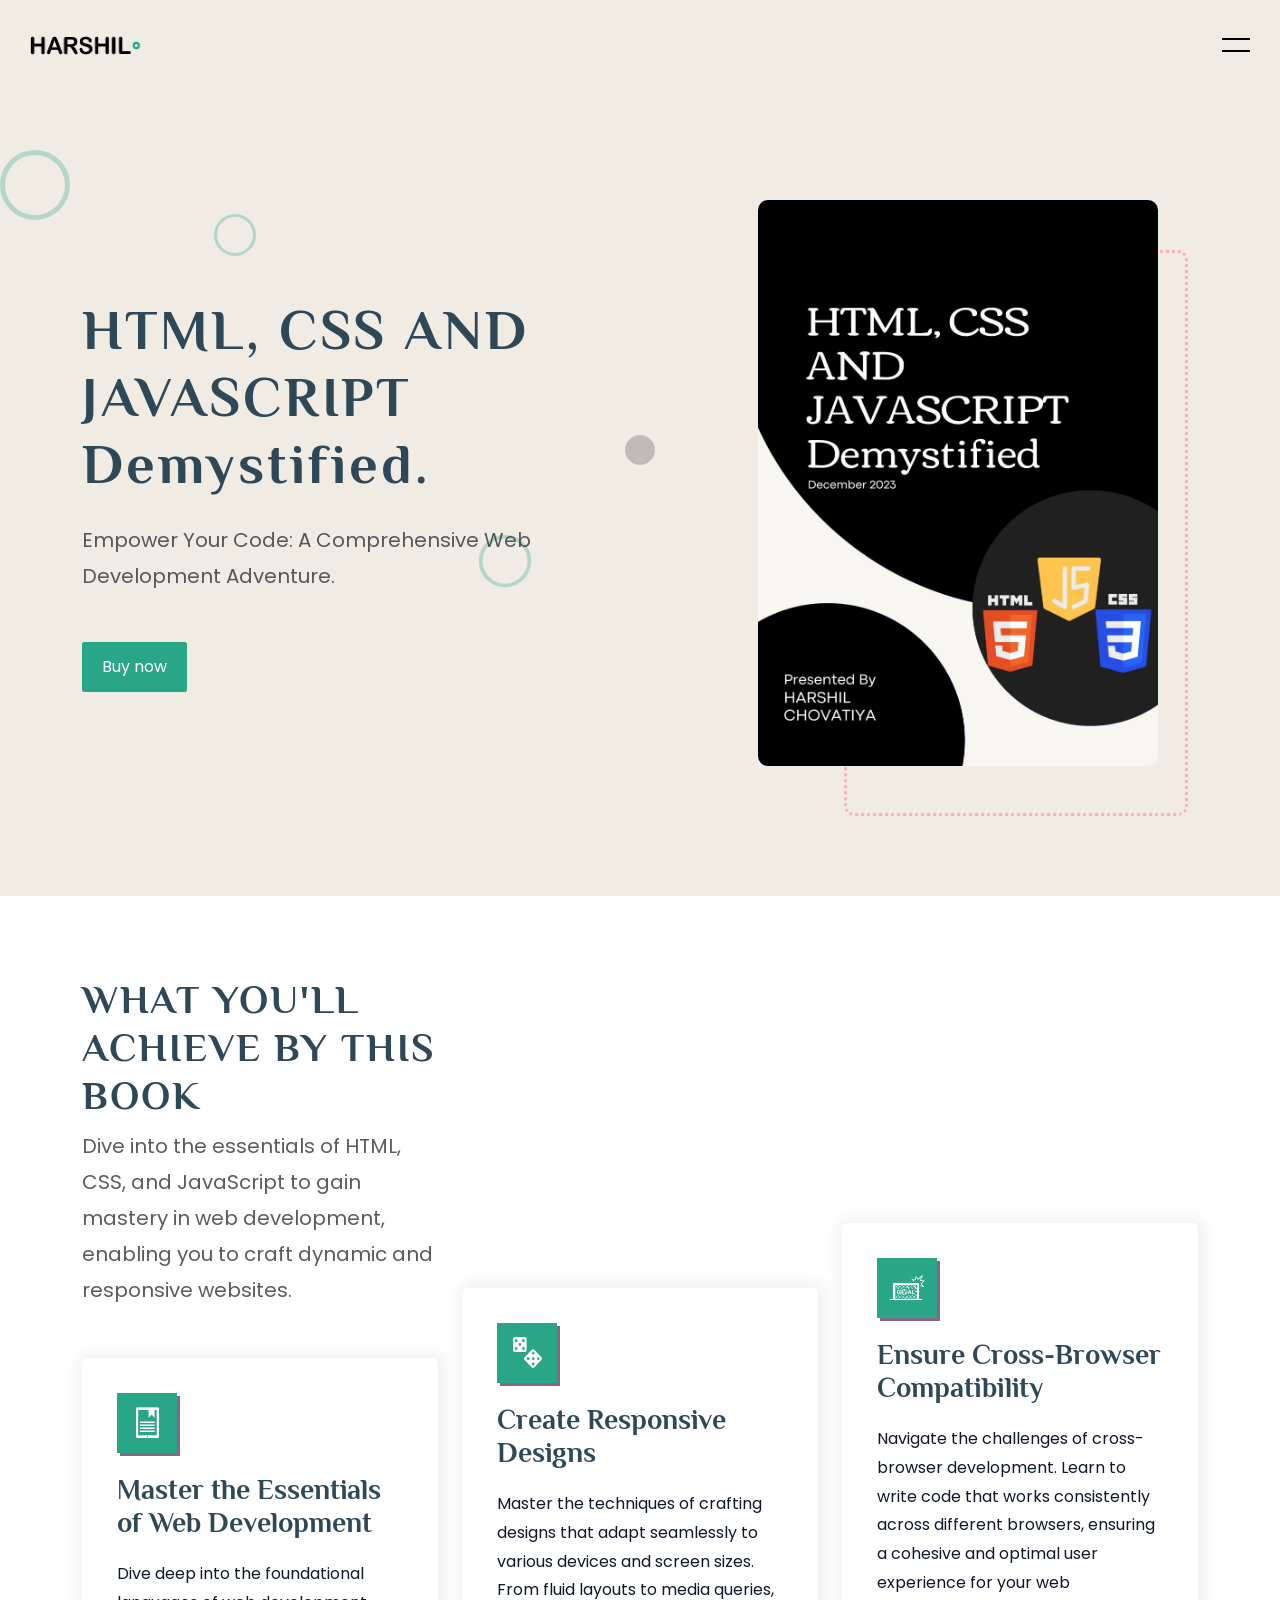
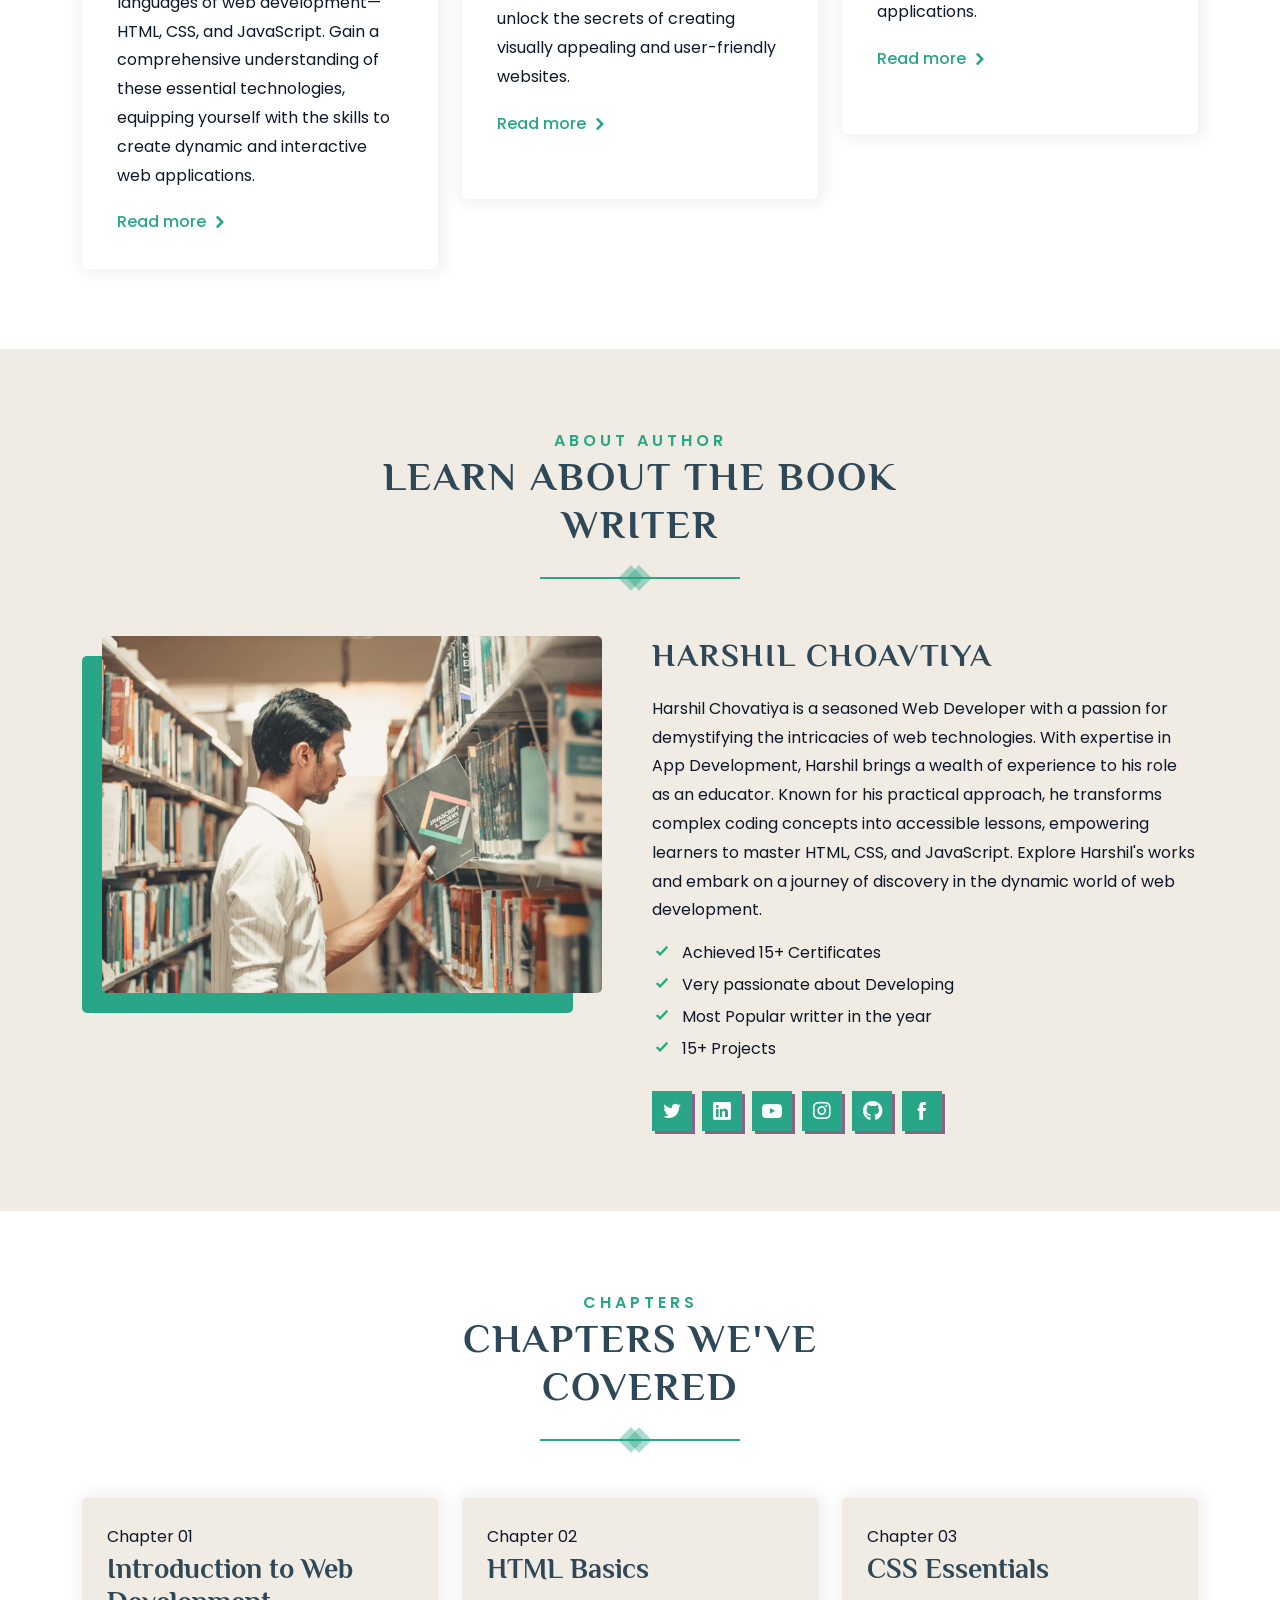
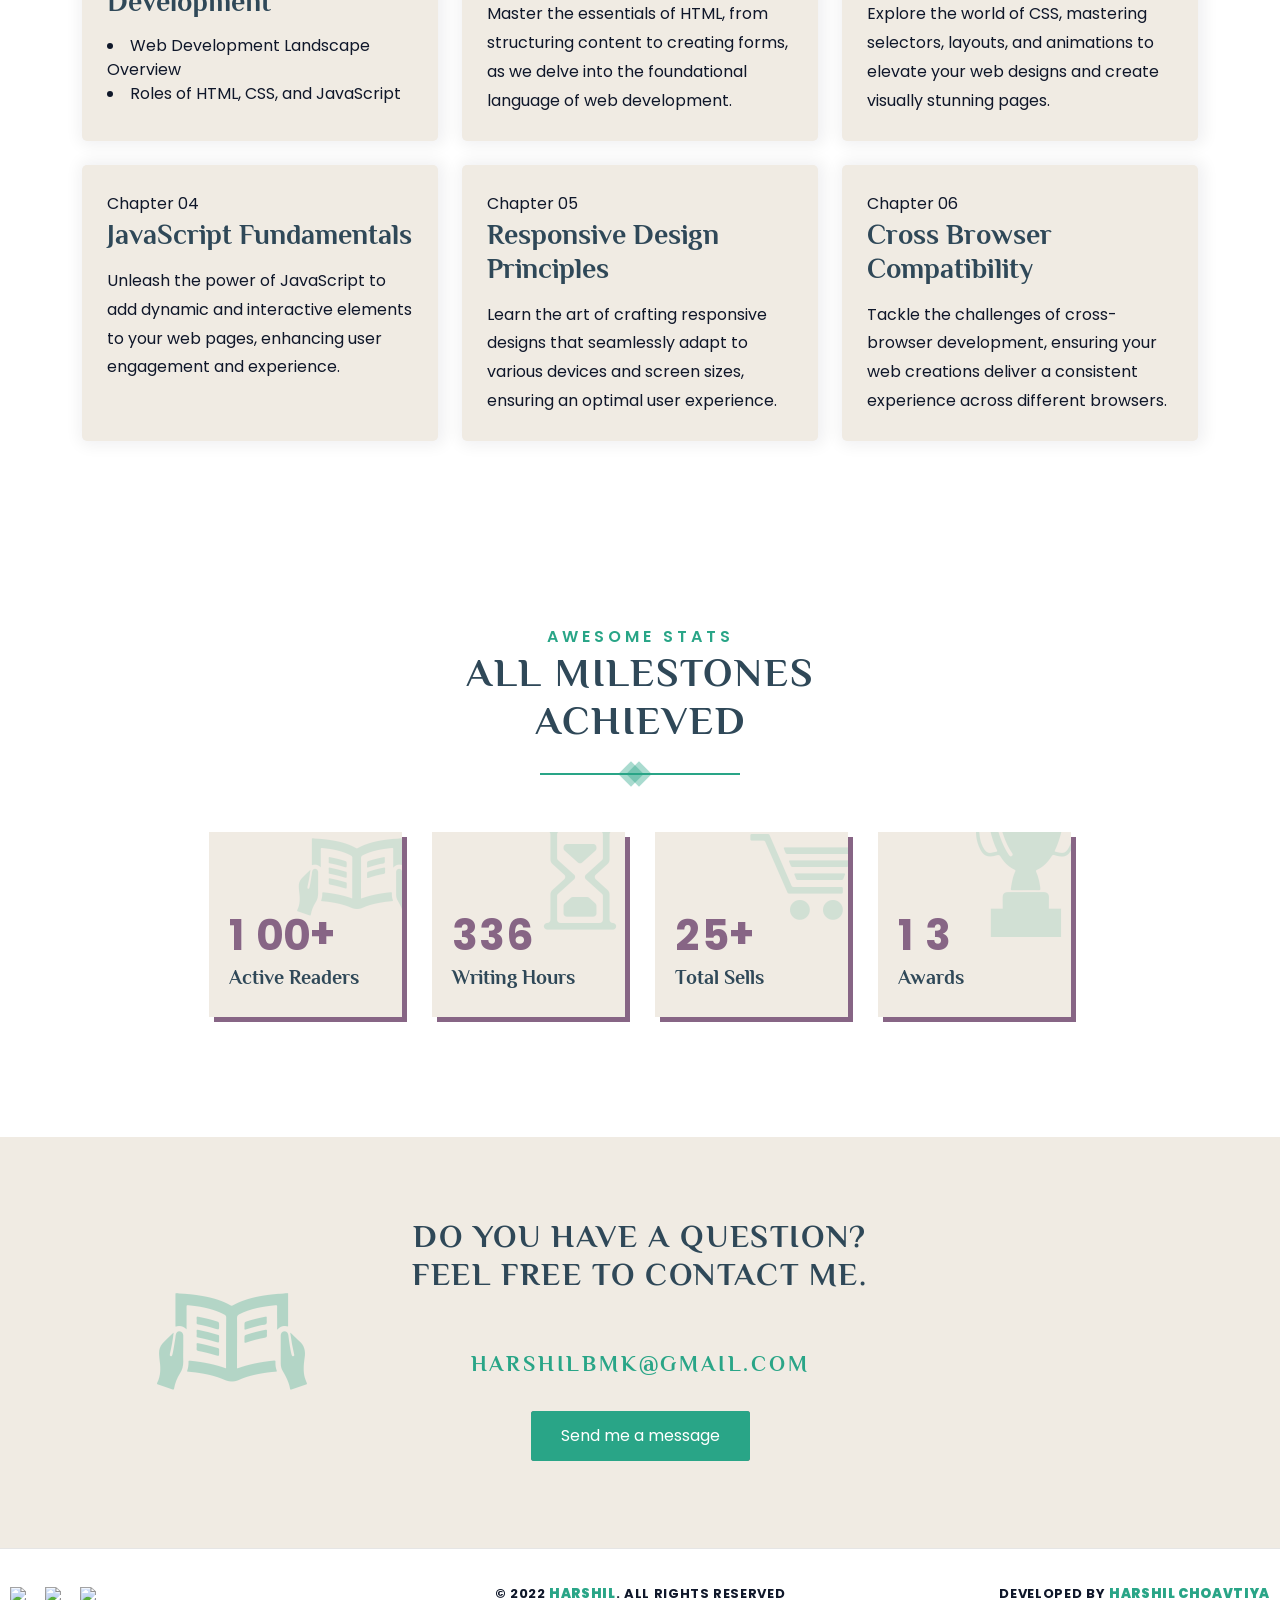
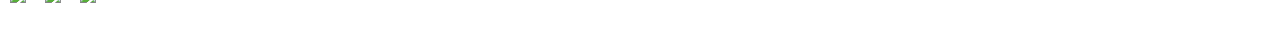
==== book/index.html @ 28d440ec "Update index.html" ====
<!DOCTYPE html>
<html lang="en">

<head>
  <meta charset="UTF-8" />
  <meta http-equiv="X-UA-Compatible" content="IE=edge" />
  <meta name="viewport" content="width=device-width, initial-scale=1.0" />
  <!-- Meta -->
  <meta name="keywords"
    content="HTML, CSS, JavaScript, Web Development, Coding Mastery, Harshil Chovatiya, Demystified, Programming, Book Lending, Learn Coding, Front-End Development">
  <meta name="description"
    content="Discover the intricacies of web development with 'HTML, CSS, and JavaScript Demystified' by Harshil Chovatiya. This comprehensive guide empowers you to master coding skills. Borrow your copy now from our book lending platform.">
  <meta name="language" content="en">

  <meta property="og:title" content="HTML, CSS, and JavaScript Demystified by Harshil Chovatiya">
  <meta property="og:description"
    content="Unlock the secrets of web development with this comprehensive guide. Borrow your copy now!">
  <meta property="og:image" content="https://harshilchovatiya.github.io/book/assets/images/Book-Cover.jpg">
  <meta property="og:url" content="https://harshilchovatiya.github.io/book/index.html">
  <meta property="og:type" content="book">

  <meta name="twitter:card" content="https://harshilchovatiya.github.io/book/assets/images/Book-Cover.jpg">
  <meta name="twitter:title" content="HTML, CSS, and JavaScript Demystified by Harshil Chovatiya">
  <meta name="twitter:description"
    content="Unlock the secrets of web development with this comprehensive guide. Borrow your copy now!">
  <meta name="twitter:image" content="https://harshilchovatiya.github.io/book/assets/images/Book-Cover.jpg">


  <!--====== Title ======-->
  <title>Harshil Chovatiya's Book | HTML, CSS, and JavaScript Demystified</title>
  <!-- ========== Favicon Ico ========== -->
  <link rel="icon" href="../images/android-chrome-512x512.png" />
  <!-- Headings font -->
  <link rel="preconnect" href="https://fonts.gstatic.com/" crossorigin />
  <link href="https://fonts.googleapis.com/css2?family=Philosopher:ital,wght@0,400;0,700;1,400;1,700&amp;display=swap"
    rel="stylesheet" />
  <!-- Body font -->
  <link
    href="https://fonts.googleapis.com/css2?family=Poppins:ital,wght@0,300;0,400;0,600;0,700;1,300;1,400;1,600;1,700&amp;display=swap"
    rel="stylesheet" />
  <link media="all" href="../wp-content/cache/autoptimize/css/autoptimize_5e34ea3d66676130224e8ad711c9cc6b.css"
    rel="stylesheet">
  <!--====== Bootstrap css ======-->
  <link rel="stylesheet" href="assets/css/bootstrap.min.css" />
  <!--====== swiper css ======-->
  <link rel="stylesheet" href="assets/css/swiper.min.css" />
  <!--====== IcoFont css ======-->
  <link rel="stylesheet" href="assets/css/icofont.min.css" />
  <!--====== Odometer css ======-->
  <link rel="stylesheet" href="assets/css/odometer-theme-default.css" />
  <!--====== Glightbox css ======-->
  <link rel="stylesheet" href="assets/css/glightbox.css" />
  <!--====== Margubs & Paddings css ======-->
  <link rel="stylesheet" href="assets/css/margins-paddings.css" />
  <!--====== Aos & Paddings css ======-->
  <link rel="stylesheet" href="assets/css/aos.css" />
  <!--====== Style css ======-->
  <link rel="stylesheet" href="assets/css/style.css" />

  <link rel="stylesheet" href="https://cdnjs.cloudflare.com/ajax/libs/font-awesome/5.15.3/css/all.min.css" />

  <!-- Default color version -->
  <link rel="stylesheet" href="assets/css/fonts/philosopher-poppins.css" id="font-switch" />

  <script type="application/ld+json">
    {
        "@context": "https://schema.org/",
        "@type": "Book",
        "name": "HTML, CSS AND JAVASCRIPT Demystified By Harshil Choavtiya",
        "author": {
            "@type": "Person",
            "name": "Harshil Chovatiya"
        },
        "publisher": {
            "@type": "Organization",
            "name": "Harshil Choavtiya",
            "logo": "https://harshilchovatiya.github.io/images/android-chrome-192x192.png",
            "url": "https://harshilchovatiya.github.io"
        },
        "datePublished": "2023-12-17",
        "description": "Embark on a coding odyssey with 'HTML, CSS, and JavaScript Demystified' by Harshil Chovatiya. This concise guide unravels the essentials, offering practical insights and hands-on exercises to elevate your web development skills. Master responsive design, conquer cross-browser challenges, and delve into advanced techniques—all in one transformative journey.",
        "bookEdition": "First Edition",
        "genre": "Web Development",
        "inLanguage": "en",
        "numberOfPages": 97,
        "keywords": ["HTML", "CSS", "JavaScript", "Web Development", "Programming","Harshil Chovatiya"],
        "bookFormat": "https://schema.org/EBook",
        "offers": {
            "@type": "Offer",
            "availability": "https://schema.org/InStock",
            "price": "2.99",
            "priceCurrency": "USD",
            "seller": {
                "@type": "Organization",
                "name": "Amazon",
                "url": "https://www.amazon.com/HTML-JAVASCRIPT-Demystified-Harshil-Chovatiya-ebook/dp/B0CQK2KWPQ/"
            }
        },
        "reviews": [
            {
                "@type": "Review",
                "author": {
                    "@type": "Person",
                    "name": "Dikshant Gajera"
                },
                "reviewBody": "A fantastic guide for both beginners and experienced developers. Highly recommended!",
                "reviewRating": {
                    "@type": "Rating",
                    "ratingValue": 5
                }
            }
        ],
        "image": "https://harshilchovatiya.github.io/book/assets/images/Book-Cover.jpg",
        "url": "https://harshilchovatiya.github.io/book/index.html",
        "sameAs": [
            "https://www.amazon.com/HTML-JAVASCRIPT-Demystified-Harshil-Chovatiya-ebook/dp/B0CQK2KWPQ/",
            "https://harshilbmk.gumroad.com/l/aohqp"
        ]
    }
</script>


  <script>
    // JavaScript function to open the email client with a pre-filled message
    function sendEmail() {
      var email = "harshilbmk@gmail.com";
      var subject = "Book Related Questions";
      var body = "Hello Harshil,\n\nI have some questions about your book.";

      // Construct the mailto link
      var mailtoLink = "mailto:" + email + "?subject=" + encodeURIComponent(subject) + "&body=" + encodeURIComponent(body);

      // Open the email client
      window.location.href = mailtoLink;
    }
  </script>
</head>

<body
  class="page-template page-template-template-layout-builder page-template-template-layout-builder-php page page-id-115 light-skin elementor-default elementor-kit-7 elementor-page elementor-page-115">
  <!-- Preloader -->
  <div class="preloader">
    <div class="centrize full-width">
      <div class="vertical-center">
        <div class="spinner-logo"> <img src="../wp-content/uploads/2021/11/logo2.png" alt="HARSHIL LOGO" />
          <div class="spinner-dot"></div>
          <div class="spinner spinner-line"></div>
        </div>
      </div>
    </div>
  </div>
  <!-- Header -->
  <header class="header">
    <div class="header__builder">
      <div data-elementor-type="wp-post" data-elementor-id="91" class="elementor elementor-91">
        <section
          class="elementor-section elementor-top-section elementor-element elementor-element-852e3c9 elementor-section-content-middle elementor-section-full_width elementor-section-height-default elementor-section-height-default"
          data-id="852e3c9" data-element_type="section">
          <div class="elementor-container elementor-column-gap-no">
            <div
              class="elementor-column elementor-col-50 elementor-top-column elementor-element elementor-element-ab1238c"
              data-id="ab1238c" data-element_type="column">
              <div class="elementor-widget-wrap elementor-element-populated">
                <div class="elementor-element elementor-element-6b2395b elementor-widget elementor-widget-image"
                  data-id="6b2395b" data-element_type="widget" data-widget_type="image.default">
                  <div class="elementor-widget-container">
                    <a href="../index.html">
                      <noscript><img decoding="async" width="228" height="38"
                          src="../wp-content/uploads/2021/11/logo2.png" class="attachment-full size-full wp-image-1170"
                          alt="Harshil logo" /></noscript>
                      <img decoding="async" width="228" height="38" src='../wp-content/uploads/2021/11/logo2.png'
                        data-src="../wp-content/uploads/2021/11/logo2.png"
                        class="lazyload attachment-full size-full wp-image-1170" alt="Harshil logo" />
                    </a>
                  </div>
                </div>
              </div>
            </div>
            <div
              class="elementor-column elementor-col-50 elementor-top-column elementor-element elementor-element-2c253e3"
              data-id="2c253e3" data-element_type="column">
              <div class="elementor-widget-wrap elementor-element-populated">
                <div
                  class="elementor-element elementor-element-c48ea9c elementor-widget elementor-widget-luique-header-menu"
                  data-id="c48ea9c" data-element_type="widget" data-widget_type="luique-header-menu.default">
                  <div class="elementor-widget-container">

                    <!-- menu btn -->
                    <a href="#" class="menu-btn">
                      <span></span><span></span>
                    </a>
                    <!-- Menu Full Overlay -->
                    <div class="menu-full-overlay">
                      <div class="menu-full-container">
                        <div class="container">
                          <div class="row">
                            <div class="col-xs-12 col-sm-12 col-md-12 col-lg-12">
                              <!-- menu full -->
                              <div class="menu-full">
                                <ul id="menu-main-menu" class="menu-full">
                                  <li id="menu-item-606"
                                    class=" menu-item menu-item-type-custom menu-item-object-custom current-menu-item current_page_item ">
                                    <a class=" splitting-text-anim-2" data-splitting="chars"
                                      href="../index.html">Home</a>
                                  </li>
                                  <li id="menu-item-1936"
                                    class=" menu-item menu-item-type-custom menu-item-object-custom current-menu-item current_page_item ">
                                    <a class=" splitting-text-anim-2" data-splitting="chars"
                                      href="../index.html#services-section">Services</a>
                                  </li>
                                  <li id="menu-item-1938"
                                    class=" menu-item menu-item-type-custom menu-item-object-custom current-menu-item current_page_item ">
                                    <a class=" splitting-text-anim-2" data-splitting="chars"
                                      href="../index.html#skills-section">Skills</a>
                                  </li>
                                  <li id="menu-item-608"
                                    class=" menu-item menu-item-type-custom menu-item-object-custom current-menu-item current_page_item ">
                                    <a class=" splitting-text-anim-2" data-splitting="chars"
                                      href="index.html#works-section">Works</a>
                                  </li>
                                  <li id="menu-item-607"
                                    class=" menu-item menu-item-type-custom menu-item-object-custom current-menu-item current_page_item ">
                                    <a class=" splitting-text-anim-2" data-splitting="chars"
                                      href="../index.html#resume-section">Resume</a>
                                  </li>
                                  <li id="menu-item-1937"
                                    class=" menu-item menu-item-type-custom menu-item-object-custom current-menu-item current_page_item ">
                                    <a class=" splitting-text-anim-2" data-splitting="chars"
                                      href="../index.html#testimonials-section">Testimonials</a>
                                  </li>

                                  <li id="menu-item-611"
                                    class=" menu-item menu-item-type-custom menu-item-object-custom current-menu-item current_page_item ">
                                    <a class=" splitting-text-anim-2" data-splitting="chars"
                                      href="../index.html#contact-section">Contact</a>
                                  </li>
                                  <li id="menu-item-611"
                                    class=" menu-item menu-item-type-custom menu-item-object-custom current-menu-item current_page_item ">
                                    <a class=" splitting-text-anim-2" data-splitting="chars" href="#">Book</a>
                                  </li>
                                </ul>
                              </div> <!-- social -->
                              <div class="menu-social-links">
                                <a href="https://www.linkedin.com/in/harshilbmk" target="blank"
                                  class="scrolla-element-anim-1" title="linkedin">
                                  <i class=""><img src="https://img.icons8.com/windows/32/null/linkedin.png" /></i>
                                </a>
                                <a href="http://twitter.com/harshilbmk" target="blank" class="scrolla-element-anim-1"
                                  title="twitter">
                                  <i class=""><img
                                      src="https://img.icons8.com/ios-glyphs/30/null/twitter--v1.png" /></i>
                                </a>
                                <a href="https://www.instagram.com/harshilchovatiyaa/" target="blank"
                                  class="scrolla-element-anim-1" title="instagram">
                                  <i class=""><img src="https://img.icons8.com/ios/30/null/instagram-new--v1.png" /></i>
                                </a>
                              </div>
                              <div class="v-line-block"><span></span></div>
                            </div>
                          </div>
                        </div>
                      </div>
                      <div class="menu-overlay"></div>
                    </div>
                  </div>
                </div>
              </div>
            </div>
          </div>
        </section>
      </div>
    </div>
  </header>
  <!-- ========== Hero section start ========== -->
  <section id="hero" class="hero hero__padding overflow-hidden position-relative bg-one">
    <div class="circle x1"></div>
    <div class="circle x2"></div>
    <div class="circle x3"></div>
    <div class="circle x4"></div>
    <div class="circle x5"></div>
    <div class="container">
      <div class="row align-items-center">
        <div class="col-md-7 col-lg-6 m-0px-b md-m-40px-b">
          <div class="hero__content position-relative">
            <h1 class="display-4 mb-4 text-capitalize" data-aos="fade-up" data-aos-duration="1000" data-aos-delay="800">
              HTML, CSS AND JAVASCRIPT Demystified.
            </h1>
            <p class="text-muted mb-5 fs-5" data-aos="fade-up" data-aos-duration="1000" data-aos-delay="850">
              Empower Your Code: A Comprehensive Web Development Adventure.
            </p>
            <div data-aos="fade-up" data-aos-duration="1000" data-aos-delay="950">
              <a href="https://books.google.co.in/books/about?id=GZvpEAAAQBAJ" target="_blank" class=" button button__primary me-3">
                <span>Buy now</span>
              </a>
              <!-- <a href="https://youtu.be/C0YmltzIXiY" class="glightbox3 btn__secondary"><i
                  class="icofont-play-alt-2"></i> About Book</a> -->
            </div>
          </div>
        </div>
        <div class="col-md-5 offset-lg-1 text-center" data-aos="fade-up" data-aos-duration="1000" data-aos-delay="850">
          <div class="hero__images3">
            <img width="400" class="img-fluid" src="assets/images/Book-Cover.jpg"
              alt="HTML, CSS, and JavaScript Demystified by Harshil Chovatiya - Book Cover" />
          </div>
        </div>
      </div>
    </div>
  </section>
  <!-- ========== Hero section end ========== -->
  <!-- ========== Benefits section start ========== -->
  <section id="benefits" class="achivev2 section-padding">
    <div class="container">
      <div class="row">
        <div class="col-lg-4">
          <div class="section-title-left text-center text-lg-start">
            <h2 class="display-6" data-aos="fade-up" data-aos-duration="1000" data-aos-delay="150">
              What you'll achieve by this book
            </h2>
            <p class="text-muted mb-5 fs-5" data-aos="fade-up" data-aos-duration="1000" data-aos-delay="200">
              Dive into the essentials of HTML, CSS, and JavaScript to gain mastery in web development, enabling you to
              craft dynamic and responsive websites.
            </p>
          </div>
        </div>
      </div>
      <div class="row justify-content-center">
        <div class="col-md-6 col-lg-4 mb-4 mb-lg-0" data-aos="fade-up" data-aos-duration="1000" data-aos-delay="200">
          <div class="achivev2__item h-100 translateEffect1">
            <div class="achieve__icon m-20px-b">
              <i class="icofont-ebook"></i>
            </div>
            <h3 class="m-15px-b">Master the Essentials of Web Development</h3>
            <p>
              Dive deep into the foundational languages of web development—HTML, CSS, and JavaScript. Gain a
              comprehensive understanding of these essential technologies, equipping yourself with the skills to create
              dynamic and interactive web applications.
            </p>
            <a href="#" class="link">Read more<i class="icofont-rounded-right"></i></a>
          </div>
        </div>
        <!-- benefits items end -->
        <!-- benefits items start -->
        <div class="col-md-6 col-lg-4 mb-4 mb-lg-0" data-aos="fade-up" data-aos-duration="1000" data-aos-delay="300">
          <div class="achivev2__item-2 h-100 translateEffect1">
            <div class="achieve__icon m-20px-b">
              <i class="icofont-dice-multiple"></i>
            </div>
            <h3 class="m-15px-b">Create Responsive Designs</h3>
            <p>
              Master the techniques of crafting designs that adapt seamlessly to various devices and screen sizes. From
              fluid layouts to media queries, unlock the secrets of creating visually appealing and user-friendly
              websites.
            </p>
            <a href="#" class="link">Read more<i class="icofont-rounded-right"></i></a>
          </div>
        </div>
        <!-- benefits items end -->
        <!-- benefits items start -->
        <div class="col-md-6 col-lg-4" data-aos="fade-up" data-aos-duration="1000" data-aos-delay="400">
          <div class="achivev2__item-3 h-100 translateEffect1">
            <div class="achieve__icon m-20px-b">
              <i class="icofont-goal"></i>
            </div>
            <h3 class="m-15px-b">Ensure Cross-Browser Compatibility</h3>
            <p>
              Navigate the challenges of cross-browser development. Learn to write code that works consistently across
              different browsers, ensuring a cohesive and optimal user experience for your web applications.
            </p>
            <a href="#" class="link">Read more<i class="icofont-rounded-right"></i></a>
          </div>
        </div>
        <!-- benefits items end -->
      </div>
    </div>
  </section>
  <!-- ========== Benefits section end ========== -->
  <!-- ========== Author section start ========== -->
  <section id="author" class="section-padding author bg-one">
    <div class="container">
      <div class="row">
        <div class="col-xl-6 offset-xl-3 col-lg-10 offset-lg-1">
          <div class="section-title-center text-center">
            <span data-aos="fade-up" data-aos-duration="1000" data-aos-delay="150">About author</span>
            <h2 class="display-6" data-aos="fade-up" data-aos-duration="1000" data-aos-delay="200">
              Learn about the book writer
            </h2>
            <div class="section-divider divider-traingle" data-aos="fade-up" data-aos-duration="1000"
              data-aos-delay="250"></div>
          </div>
        </div>
      </div>
      <div class="row">
        <!-- author image -->
        <div class="col-lg-6" data-aos="fade-right" data-aos-duration="1000" data-aos-delay="200">
          <div class="author__image">
            <img class="img-fluid" src="assets/images/author.png" alt="Author Image" />
          </div>
        </div>
        <!-- author image end -->
        <!-- author content start -->
        <div class="col-lg-6" data-aos="fade-left" data-aos-duration="1000" data-aos-delay="200">
          <div class="author__content">
            <h2 class="m-20px-b">Harshil Choavtiya</h2>
            <p>
              Harshil Chovatiya is a seasoned Web Developer with a passion for demystifying the intricacies of web
              technologies. With expertise in App Development,
              Harshil brings a wealth of experience to his role as an educator. Known for his practical approach, he
              transforms complex coding concepts into accessible lessons, empowering learners to master HTML, CSS, and
              JavaScript. Explore Harshil's works and embark on a journey of discovery in the dynamic world of web
              development.
            </p>
            <ul class="author__content__desc m-30px-b">
              <li><i class="icofont-check"></i>Achieved 15+ Certificates</li>
              <li>
                <i class="icofont-check"></i>Very passionate about Developing
              </li>
              <li>
                <i class="icofont-check"></i>Most Popular writter in the
                year
              </li>
              <li><i class="icofont-check"></i>15+ Projects</li>
            </ul>
            <ul class="social-icon">
              <li>
                <a href="https://twitter.com/harshilbmk"><i class="icofont-twitter"></i></a>
              </li>
              <li>
                <a href="https://www.linkedin.com/in/harshilbmk"><i class="icofont-linkedin"></i></a>
              </li>
              <li>
                <a href="https://www.youtube.com/@harshilchovatiyaa"><i class="icofont-youtube-play"></i></a>
              </li>
              <li>
                <a href="https://www.instagram.com/harshilchovatiyaa"><i class="fab fa-instagram"></i></a>
              </li>
              <li>
                <a href="https://github.com/harshilchovatiya"><i class="fab fa-github"></i></a>
              </li>
              <li>
                <a href="https://facebook.com/harshilchovatiyaa"><i class="icofont-facebook"></i></a>
              </li>

            </ul>
          </div>
        </div>
        <!-- author content start -->
      </div>
    </div>
  </section>
  <!-- ========== Author section end ========== -->
  <!-- ========== Chapter section start ========== -->
  <section id="chapters" class="section-padding chapter ">
    <div class="container">
      <div class="row">
        <div class="col-xl-6 offset-xl-3 col-lg-10 offset-lg-1">
          <div class="section-title-center text-center">
            <span data-aos="fade-up" data-aos-duration="1000" data-aos-delay="150">CHAPTERS</span>
            <h2 class="display-6" data-aos="fade-up" data-aos-duration="1000" data-aos-delay="200">
              Chapters we've covered
            </h2>
            <div class="section-divider divider-traingle" data-aos="fade-up" data-aos-duration="1000"
              data-aos-delay="250"></div>
          </div>
        </div>
      </div>
      <div class="row justify-content-center">
        <!-- chapter 01 -->
        <div class="col-md-6 col-lg-4 mb-4" data-aos="fade-up" data-aos-duration="1000" data-aos-delay="200">
          <div class="chapter__item h-100 translateEffect1">
            <p>Chapter 01</p>
            <h3>Introduction to Web Development</h3>
            <li>
              Web Development Landscape Overview
            </li>
            <li>
              Roles of HTML, CSS, and JavaScript
            </li>
          </div>
        </div>
        <!-- chapter 02 -->
        <div class="col-md-6 col-lg-4 mb-4" data-aos="fade-up" data-aos-duration="1000" data-aos-delay="300">
          <div class="chapter__item h-100 translateEffect1">
            <p>Chapter 02</p>
            <h3>HTML Basics</h3>
            <!-- <li>Structuring Web Pages with HTML</li>
            <li>HTML Elements and Attributes</li>
            <li>Creating Forms and Input Elements</li> -->
            <p>Master the essentials of HTML, from structuring content to creating forms, as we delve into the
              foundational language of web development.
            </p>
          </div>
        </div>
        <!-- chapter 03 -->
        <div class="col-md-6 col-lg-4 mb-4" data-aos="fade-up" data-aos-duration="1000" data-aos-delay="400">
          <div class="chapter__item h-100 translateEffect1">
            <p>Chapter 03</p>
            <h3>CSS Essentials</h3>
            <p>
              Explore the world of CSS, mastering selectors, layouts, and animations to elevate your web designs and
              create visually stunning pages.
            </p>
          </div>
        </div>
        <!-- chapter 04 -->
        <div class="col-md-6 col-lg-4 mb-4" data-aos="fade-up" data-aos-duration="1000" data-aos-delay="450">
          <div class="chapter__item h-100 translateEffect1">
            <p>Chapter 04</p>
            <h3>JavaScript Fundamentals</h3>
            <p>
              Unleash the power of JavaScript to add dynamic and interactive elements to your web pages, enhancing user
              engagement and experience.
            </p>
          </div>
        </div>
        <!-- chapter 05 -->
        <div class="col-md-6 col-lg-4 mb-4" data-aos="fade-up" data-aos-duration="1000" data-aos-delay="500">
          <div class="chapter__item h-100 translateEffect1">
            <p>Chapter 05</p>
            <h3>Responsive Design Principles</h3>
            <p>
              Learn the art of crafting responsive designs that seamlessly adapt to various devices and screen sizes,
              ensuring an optimal user experience.
            </p>
          </div>
        </div>
        <!-- chapter 06 -->
        <div class="col-md-6 col-lg-4 mb-4" data-aos="fade-up" data-aos-duration="1000" data-aos-delay="550">
          <div class="chapter__item h-100 translateEffect1">
            <p>Chapter 06</p>
            <h3>Cross Browser Compatibility</h3>
            <p>
              Tackle the challenges of cross-browser development, ensuring your web creations deliver a consistent
              experience across different browsers.
            </p>
          </div>
        </div>
      </div>
    </div>
  </section>
  <!-- ========== Chapter section end ========== -->

  <!-- ========== Chapter preview section start ========== -->
  <!-- <section id="preview" class="section-padding chapter-preview bg-one">
    <div class="container">
      <div class="row">
        <div class="col-xl-6 offset-xl-3 col-lg-10 offset-lg-1">
          <div class="section-title-center text-center">
            <span data-aos="fade-up" data-aos-duration="1000" data-aos-delay="150">CHAPTERS PREVIEW</span>
            <h2 class="display-6" data-aos="fade-up" data-aos-duration="1000" data-aos-delay="200">
              Read some chapter free.
            </h2>
            <div class="section-divider divider-traingle" data-aos="fade-up" data-aos-duration="1000"
              data-aos-delay="250"></div>
          </div>
        </div>
      </div>
      <div class="chapter__preview2" data-aos="fade-up" data-aos-duration="1000" data-aos-delay="300">
        <div class="chapter__preview2-content">
          <div class="chapter__preview2-container">
            <div class="panel active" style="
                    background-image: url('assets/images/chapter-preview/6.png');
                  ">
              <a data-glightbox=" description: .custom-desc1; descPosition: right;" class="glightbox2"
                href="assets/images/chapter-preview/6.png">
              </a>
              <h3>Chapter 1</h3>
            </div>
            <div class="chapters__content glightbox-desc custom-desc1">
              <div class="content__body">
                <h3 class="mb-4 text-center">The Beginning</h3>
                <p class="first-letter">
                  Dpsum vehicula eros ultrices lacinia Vestibulum ante ipsum
                  primis in faucibus orci luctus et ultrices posuere cubilia
                  Curae Duis quis ipsum vehicula eros ultrices lacinia.
                  Vestibulum ante ipsum primis in faucibus orci luctus et
                  ultrices posuere
                </p>
                <p>
                  Primis pharetra facilisis lorem quis penatibus ad nulla
                  inceptos, dui per tempor taciti aliquet consequat sodales,
                  curae tristique gravida auctor interdum malesuada
                  sagittis. Felis pretium eros ligula natoque ad ante rutrum
                  himenaeos, adipiscing urna mauris porta quam efficitur
                  odio, sagittis morbi tellus nisi molestie mus faucibus.
                </p>
                <p>
                  Primis pharetra facilisis lorem quis penatibus ad nulla
                  inceptos, dui per tempor taciti aliquet consequat sodales,
                  curae tristique gravida auctor interdum malesuada
                  sagittis. Felis pretium eros ligula natoque ad ante rutrum
                  himenaeos, adipiscing urna mauris porta quam efficitur
                  odio, sagittis morbi tellus nisi molestie mus faucibus.
                </p>
                <p>
                  Primis pharetra facilisis lorem quis penatibus ad nulla
                  inceptos, dui per tempor taciti aliquet consequat sodales,
                  curae tristique gravida auctor interdum malesuada
                  sagittis. Felis pretium eros ligula natoque ad ante rutrum
                  himenaeos, adipiscing urna mauris porta quam efficitur
                  odio, sagittis morbi tellus nisi molestie mus faucibus.
                </p>
                <p>
                  Primis pharetra facilisis lorem quis penatibus ad nulla
                  inceptos, dui per tempor taciti aliquet consequat sodales,
                  curae tristique gravida auctor interdum malesuada
                  sagittis. Felis pretium eros ligula natoque ad ante rutrum
                  himenaeos, adipiscing urna mauris porta quam efficitur
                  odio, sagittis morbi tellus nisi molestie mus faucibus.
                </p>
              </div>
            </div>
            <div class="panel" style="
                    background-image: url('assets/images/chapter-preview/7.png');
                  ">
              <a data-glightbox=" description: .custom-desc2; descPosition: right;" class="glightbox2"
                href="assets/images/chapter-preview/7.png">
              </a>
              <h3>Chapter 2</h3>
            </div>
            <div class="chapters__content glightbox-desc custom-desc2">
              <div class="content__body">
                <h3 class="mb-4 text-center">Main Story</h3>
                <p class="first-letter">
                  Dpsum vehicula eros ultrices lacinia Vestibulum ante ipsum
                  primis in faucibus orci luctus et ultrices posuere cubilia
                  Curae Duis quis ipsum vehicula eros ultrices lacinia.
                  Vestibulum ante ipsum primis in faucibus orci luctus et
                  ultrices posuere
                </p>
                <p>
                  Primis pharetra facilisis lorem quis penatibus ad nulla
                  inceptos, dui per tempor taciti aliquet consequat sodales,
                  curae tristique gravida auctor interdum malesuada
                  sagittis. Felis pretium eros ligula natoque ad ante rutrum
                  himenaeos, adipiscing urna mauris porta quam efficitur
                  odio, sagittis morbi tellus nisi molestie mus faucibus.
                </p>
                <p>
                  Primis pharetra facilisis lorem quis penatibus ad nulla
                  inceptos, dui per tempor taciti aliquet consequat sodales,
                  curae tristique gravida auctor interdum malesuada
                  sagittis. Felis pretium eros ligula natoque ad ante rutrum
                  himenaeos, adipiscing urna mauris porta quam efficitur
                  odio, sagittis morbi tellus nisi molestie mus faucibus.
                </p>
                <p>
                  Primis pharetra facilisis lorem quis penatibus ad nulla
                  inceptos, dui per tempor taciti aliquet consequat sodales,
                  curae tristique gravida auctor interdum malesuada
                  sagittis. Felis pretium eros ligula natoque ad ante rutrum
                  himenaeos, adipiscing urna mauris porta quam efficitur
                  odio, sagittis morbi tellus nisi molestie mus faucibus.
                </p>
                <p>
                  Primis pharetra facilisis lorem quis penatibus ad nulla
                  inceptos, dui per tempor taciti aliquet consequat sodales,
                  curae tristique gravida auctor interdum malesuada
                  sagittis. Felis pretium eros ligula natoque ad ante rutrum
                  himenaeos, adipiscing urna mauris porta quam efficitur
                  odio, sagittis morbi tellus nisi molestie mus faucibus.
                </p>
              </div>
            </div>
            <div class="panel" style="
                    background-image: url('assets/images/chapter-preview/8.png');
                  ">
              <a data-glightbox=" description: .custom-desc3; descPosition: right;" class="glightbox2"
                href="assets/images/chapter-preview/8.png">
              </a>
              <h3>Chapter 3</h3>
            </div>
            <div class="chapters__content glightbox-desc custom-desc3">
              <div class="content__body">
                <h3 class="mb-4 text-center">Describe Story</h3>
                <p class="first-letter">
                  Dpsum vehicula eros ultrices lacinia Vestibulum ante ipsum
                  primis in faucibus orci luctus et ultrices posuere cubilia
                  Curae Duis quis ipsum vehicula eros ultrices lacinia.
                  Vestibulum ante ipsum primis in faucibus orci luctus et
                  ultrices posuere
                </p>
                <p>
                  Primis pharetra facilisis lorem quis penatibus ad nulla
                  inceptos, dui per tempor taciti aliquet consequat sodales,
                  curae tristique gravida auctor interdum malesuada
                  sagittis. Felis pretium eros ligula natoque ad ante rutrum
                  himenaeos, adipiscing urna mauris porta quam efficitur
                  odio, sagittis morbi tellus nisi molestie mus faucibus.
                </p>
                <p>
                  Primis pharetra facilisis lorem quis penatibus ad nulla
                  inceptos, dui per tempor taciti aliquet consequat sodales,
                  curae tristique gravida auctor interdum malesuada
                  sagittis. Felis pretium eros ligula natoque ad ante rutrum
                  himenaeos, adipiscing urna mauris porta quam efficitur
                  odio, sagittis morbi tellus nisi molestie mus faucibus.
                </p>
                <p>
                  Primis pharetra facilisis lorem quis penatibus ad nulla
                  inceptos, dui per tempor taciti aliquet consequat sodales,
                  curae tristique gravida auctor interdum malesuada
                  sagittis. Felis pretium eros ligula natoque ad ante rutrum
                  himenaeos, adipiscing urna mauris porta quam efficitur
                  odio, sagittis morbi tellus nisi molestie mus faucibus.
                </p>
                <p>
                  Primis pharetra facilisis lorem quis penatibus ad nulla
                  inceptos, dui per tempor taciti aliquet consequat sodales,
                  curae tristique gravida auctor interdum malesuada
                  sagittis. Felis pretium eros ligula natoque ad ante rutrum
                  himenaeos, adipiscing urna mauris porta quam efficitur
                  odio, sagittis morbi tellus nisi molestie mus faucibus.
                </p>
              </div>
            </div>
            <div class="panel" style="
                    background-image: url('assets/images/chapter-preview/9.png');
                  ">
              <a data-glightbox=" description: .custom-desc4; descPosition: right;" class="glightbox2"
                href="assets/images/chapter-preview/9.png">
              </a>
              <h3>Chapter 4</h3>
            </div>
            <div class="chapters__content glightbox-desc custom-desc4">
              <div class="content__body">
                <h3 class="mb-4 text-center">Story Part 03</h3>
                <p class="first-letter">
                  Dpsum vehicula eros ultrices lacinia Vestibulum ante ipsum
                  primis in faucibus orci luctus et ultrices posuere cubilia
                  Curae Duis quis ipsum vehicula eros ultrices lacinia.
                  Vestibulum ante ipsum primis in faucibus orci luctus et
                  ultrices posuere
                </p>
                <p>
                  Primis pharetra facilisis lorem quis penatibus ad nulla
                  inceptos, dui per tempor taciti aliquet consequat sodales,
                  curae tristique gravida auctor interdum malesuada
                  sagittis. Felis pretium eros ligula natoque ad ante rutrum
                  himenaeos, adipiscing urna mauris porta quam efficitur
                  odio, sagittis morbi tellus nisi molestie mus faucibus.
                </p>
                <p>
                  Primis pharetra facilisis lorem quis penatibus ad nulla
                  inceptos, dui per tempor taciti aliquet consequat sodales,
                  curae tristique gravida auctor interdum malesuada
                  sagittis. Felis pretium eros ligula natoque ad ante rutrum
                  himenaeos, adipiscing urna mauris porta quam efficitur
                  odio, sagittis morbi tellus nisi molestie mus faucibus.
                </p>
                <p>
                  Primis pharetra facilisis lorem quis penatibus ad nulla
                  inceptos, dui per tempor taciti aliquet consequat sodales,
                  curae tristique gravida auctor interdum malesuada
                  sagittis. Felis pretium eros ligula natoque ad ante rutrum
                  himenaeos, adipiscing urna mauris porta quam efficitur
                  odio, sagittis morbi tellus nisi molestie mus faucibus.
                </p>
                <p>
                  Primis pharetra facilisis lorem quis penatibus ad nulla
                  inceptos, dui per tempor taciti aliquet consequat sodales,
                  curae tristique gravida auctor interdum malesuada
                  sagittis. Felis pretium eros ligula natoque ad ante rutrum
                  himenaeos, adipiscing urna mauris porta quam efficitur
                  odio, sagittis morbi tellus nisi molestie mus faucibus.
                </p>
              </div>
            </div>
            <div class="panel" style="
                    background-image: url('assets/images/chapter-preview/10.png');
                  ">
              <a data-glightbox=" description: .custom-desc5; descPosition: right;" class="glightbox2"
                href="assets/images/chapter-preview/10.png">
              </a>
              <h3>Chapter 5</h3>
            </div>
            <div class="chapters__content glightbox-desc custom-desc5">
              <div class="content__body">
                <h3 class="mb-4 text-center">History & Prid</h3>
                <p class="first-letter">
                  Dpsum vehicula eros ultrices lacinia Vestibulum ante ipsum
                  primis in faucibus orci luctus et ultrices posuere cubilia
                  Curae Duis quis ipsum vehicula eros ultrices lacinia.
                  Vestibulum ante ipsum primis in faucibus orci luctus et
                  ultrices posuere
                </p>
                <p>
                  Primis pharetra facilisis lorem quis penatibus ad nulla
                  inceptos, dui per tempor taciti aliquet consequat sodales,
                  curae tristique gravida auctor interdum malesuada
                  sagittis. Felis pretium eros ligula natoque ad ante rutrum
                  himenaeos, adipiscing urna mauris porta quam efficitur
                  odio, sagittis morbi tellus nisi molestie mus faucibus.
                </p>
                <p>
                  Primis pharetra facilisis lorem quis penatibus ad nulla
                  inceptos, dui per tempor taciti aliquet consequat sodales,
                  curae tristique gravida auctor interdum malesuada
                  sagittis. Felis pretium eros ligula natoque ad ante rutrum
                  himenaeos, adipiscing urna mauris porta quam efficitur
                  odio, sagittis morbi tellus nisi molestie mus faucibus.
                </p>
                <p>
                  Primis pharetra facilisis lorem quis penatibus ad nulla
                  inceptos, dui per tempor taciti aliquet consequat sodales,
                  curae tristique gravida auctor interdum malesuada
                  sagittis. Felis pretium eros ligula natoque ad ante rutrum
                  himenaeos, adipiscing urna mauris porta quam efficitur
                  odio, sagittis morbi tellus nisi molestie mus faucibus.
                </p>
                <p>
                  Primis pharetra facilisis lorem quis penatibus ad nulla
                  inceptos, dui per tempor taciti aliquet consequat sodales,
                  curae tristique gravida auctor interdum malesuada
                  sagittis. Felis pretium eros ligula natoque ad ante rutrum
                  himenaeos, adipiscing urna mauris porta quam efficitur
                  odio, sagittis morbi tellus nisi molestie mus faucibus.
                </p>
              </div>
            </div>
            <div class="panel" style="
                    background-image: url('assets/images/chapter-preview/10.png');
                  ">
              <a data-glightbox=" description: .custom-desc5; descPosition: right;" class="glightbox2"
                href="assets/images/chapter-preview/10.png">
              </a>
              <h3>Chapter 6</h3>
            </div>
            <div class="chapters__content glightbox-desc custom-desc6">
              <div class="content__body">
                <h3 class="mb-4 text-center">History & Prid</h3>
                <p class="first-letter">
                  Dpsum vehicula eros ultrices lacinia Vestibulum ante ipsum
                  primis in faucibus orci luctus et ultrices posuere cubilia
                  Curae Duis quis ipsum vehicula eros ultrices lacinia.
                  Vestibulum ante ipsum primis in faucibus orci luctus et
                  ultrices posuere
                </p>
                <p>
                  Primis pharetra facilisis lorem quis penatibus ad nulla
                  inceptos, dui per tempor taciti aliquet consequat sodales,
                  curae tristique gravida auctor interdum malesuada
                  sagittis. Felis pretium eros ligula natoque ad ante rutrum
                  himenaeos, adipiscing urna mauris porta quam efficitur
                  odio, sagittis morbi tellus nisi molestie mus faucibus.
                </p>
                <p>
                  Primis pharetra facilisis lorem quis penatibus ad nulla
                  inceptos, dui per tempor taciti aliquet consequat sodales,
                  curae tristique gravida auctor interdum malesuada
                  sagittis. Felis pretium eros ligula natoque ad ante rutrum
                  himenaeos, adipiscing urna mauris porta quam efficitur
                  odio, sagittis morbi tellus nisi molestie mus faucibus.
                </p>
                <p>
                  Primis pharetra facilisis lorem quis penatibus ad nulla
                  inceptos, dui per tempor taciti aliquet consequat sodales,
                  curae tristique gravida auctor interdum malesuada
                  sagittis. Felis pretium eros ligula natoque ad ante rutrum
                  himenaeos, adipiscing urna mauris porta quam efficitur
                  odio, sagittis morbi tellus nisi molestie mus faucibus.
                </p>
                <p>
                  Primis pharetra facilisis lorem quis penatibus ad nulla
                  inceptos, dui per tempor taciti aliquet consequat sodales,
                  curae tristique gravida auctor interdum malesuada
                  sagittis. Felis pretium eros ligula natoque ad ante rutrum
                  himenaeos, adipiscing urna mauris porta quam efficitur
                  odio, sagittis morbi tellus nisi molestie mus faucibus.
                </p>
              </div>
            </div>
          </div>
        </div>
      </div>
    </div>
  </section> -->
  <!-- ========== Chapter preview section end ========== -->



  <!-- ========== Fun facts section start ========== -->
  <section class="section-padding counters">
    <div class="container">
      <div class="row">
        <div class="col-xl-6 offset-xl-3 col-lg-10 offset-lg-1">
          <div class="section-title-center text-center">
            <span data-aos="fade-up" data-aos-duration="1000" data-aos-delay="150">AWESOME STATS</span>
            <h2 class="display-6" data-aos="fade-up" data-aos-duration="1000" data-aos-delay="200">
              All Milestones Achieved
            </h2>
            <div class="section-divider divider-traingle" data-aos="fade-up" data-aos-duration="1000"
              data-aos-delay="250"></div>
          </div>
        </div>
      </div>
      <div class="row">
        <div class="col-md-12">
          <ul class="counters__stats m-0 p-0 d-flex flex-wrap align-items-center justify-content-center">

            <li data-aos="fade-up" data-aos-duration="1000" data-aos-delay="300">
              <div class="counters__stats-box h-100 translateEffect1">
                <div class="counters__stats-icon">
                  <i class="icofont-read-book"></i>
                </div>
                <div class="counters__stats-box__number">
                  <span class="odometer" data-count="100"></span>+
                </div>
                <h5>Active Readers</h5>
              </div>
            </li>
            <li data-aos="fade-up" data-aos-duration="1000" data-aos-delay="400">
              <div class="counters__stats-box h-100 translateEffect1">
                <div class="counters__stats-icon">
                  <i class="icofont-hour-glass"></i>
                </div>
                <div class="counters__stats-box__number">
                  <span class="odometer" data-count="336"></span>
                </div>
                <h5>Writing Hours</h5>
              </div>
            </li>
            <li data-aos="fade-up" data-aos-duration="1000" data-aos-delay="500">
              <div class="counters__stats-box h-100 translateEffect1">
                <div class="counters__stats-icon">
                  <i class="icofont-cart-alt"></i>
                </div>
                <div class="counters__stats-box__number">
                  <span class="odometer" data-count="25"></span>+
                </div>
                <h5>Total Sells</h5>
              </div>
            </li>
            <li data-aos="fade-up" data-aos-duration="1000" data-aos-delay="600">
              <div class="counters__stats-box h-100 translateEffect1">
                <div class="counters__stats-icon">
                  <i class="icofont-award"></i>
                </div>
                <div class="counters__stats-box__number">
                  <span class="odometer" data-count="13"></span>
                </div>
                <h5>Awards</h5>
              </div>
            </li>
          </ul>
        </div>
      </div>
    </div>
  </section>
  <!-- ========== Fun facts section end ========== -->


  <!-- ========== Testimonial section start ========== -->
  <!-- <section id="reviews" class="section-padding testimonial testimonialv2 bg-one">
    <div class="container">
      <div class="row">
        <div class="col-md-7 offset-5 mx-auto">
          <div class="section-title-center text-center">
            <span data-aos="fade-up" data-aos-duration="1000" data-aos-delay="150">Client Feedback</span>
            <h3 class="display-6" data-aos="fade-up" data-aos-duration="1000" data-aos-delay="200">
              Best reviews and & feedback by top class company
            </h3>
            <div class="section-divider divider-traingle" data-aos="fade-up" data-aos-duration="1000"
              data-aos-delay="250"></div>
          </div>
        </div>
      </div>
      <div class="row testi-row">
        <div class="col-12">
          <div class="clients-slider">
            <div class="swiper-wrapper">
              <div class="swiper-slide p-5px-lr" data-aos="fade-up" data-aos-duration="1000" data-aos-delay="200">
                <div class="testi-card card h-100 translateEffect1">
                  <div class="card-body text-center p-4">
                    <img src="assets/images/user-2.png" alt="User Image" />
                    <h2 class="testimonialv2__card-title">
                      Brightlight books
                    </h2>
                    <h4 class="testimonialv2__card-subtitle">
                      Ubold Customer
                    </h4>
                    <p class="pt-2 lh-base">
                      Lorem ipsum dolor sit amet consectetur adipisicing
                      elit. Saepe, aliquid quo eligendi voluptates veritatis
                      odit suscipit similique iure architecto autem.
                    </p>
                  </div>
                </div>
              </div>
              <div class="swiper-slide p-5px-lr" data-aos="fade-up" data-aos-duration="1000" data-aos-delay="300">
                <div class="testi-card card h-100 translateEffect1">
                  <div class="card-body text-center p-4">
                    <img src="assets/images/user-1.png" alt="User Image" />
                    <h2 class="testimonialv2__card-title">
                      Brightlight books
                    </h2>
                    <h4 class="testimonialv2__card-subtitle">
                      Ubold Customer
                    </h4>
                    <p class="pt-2 lh-base">
                      Lorem ipsum dolor sit amet consectetur adipisicing
                      elit. Saepe, aliquid quo eligendi voluptates veritatis
                      odit suscipit similique iure architecto autem.
                    </p>
                  </div>
                </div>
              </div>
              <div class="swiper-slide p-5px-lr" data-aos="fade-up" data-aos-duration="1000" data-aos-delay="400">
                <div class="testi-card card h-100 translateEffect1">
                  <div class="card-body text-center p-4">
                    <img src="assets/images/user-2.png" alt="User Image" />
                    <h2 class="testimonialv2__card-title">
                      Brightlight books
                    </h2>
                    <h4 class="testimonialv2__card-subtitle">
                      Ubold Customer
                    </h4>
                    <p class="pt-2 lh-base">
                      Lorem ipsum dolor sit amet consectetur adipisicing
                      elit. Saepe, aliquid quo eligendi voluptates veritatis
                      odit suscipit similique iure architecto autem.
                    </p>
                  </div>
                </div>
              </div>
             
              <div class="swiper-slide p-5px-lr" data-aos="fade-up" data-aos-duration="1000" data-aos-delay="500">
                <div class="testi-card card h-100 translateEffect1">
                  <div class="card-body text-center p-4">
                    <img src="assets/images/user-1.png" alt="User Image" />
                    <h2 class="testimonialv2__card-title">
                      Brightlight books
                    </h2>
                    <h4 class="testimonialv2__card-subtitle">
                      Ubold Customer
                    </h4>
                    <p class="pt-2 lh-base">
                      Lorem ipsum dolor sit amet consectetur adipisicing
                      elit. Saepe, aliquid quo eligendi voluptates veritatis
                      odit suscipit similique iure architecto autem.
                    </p>
                  </div>
                </div>
              </div>
            </div>
            <div class="swiper-pagination p-20px-t"></div>
          </div>
        </div>
      </div>
    </div>
  </section> -->
  <!-- ========== Testimonial section end ========== -->


  <!-- ========== CTA v3 section start ========== -->
  <section id="ctav3" class="ctav3 bg-one section-padding">
    <div class="container bg-one">
      <div class="row">
        <div class="ctav3__content">
          <h2 class="m-25px-b" data-aos="fade-up" data-aos-duration="1000" data-aos-delay="150">
            Do you have a question? <br />
            Feel free to contact me.
          </h2>
          <h2 class="display-4 m-25px-b" data-aos="fade-up" data-aos-duration="1000" data-aos-delay="200">

            <a
              href="mailto:harshilbmk@gmail.com?subject=Book%20Related%20Questions"><span>harshilbmk@gmail.com</span></a>
          </h2>
          <a href="javascript:void(0);" onclick="sendEmail()" class="smooth button button__primary" data-aos="fade-up"
            data-aos-duration="1000" data-aos-delay="250">
            <span>Send me a message</span>
          </a>
          <div class="ctav3__content__icon">
            <i class="icofont-read-book"></i>
          </div>
        </div>
      </div>
    </div>
  </section>
  <!-- ========== CTA v3 section end ========== -->


  <!-- Footer -->
  <div class="footer">
    <div class="footer__builder">
      <div data-elementor-type="wp-post" data-elementor-id="148" class="elementor elementor-148">
        <section
          class="elementor-section elementor-top-section elementor-element elementor-element-2292e97 elementor-section-content-middle elementor-section-boxed elementor-section-height-default elementor-section-height-default"
          data-id="2292e97" data-element_type="section">
          <div class="elementor-container elementor-column-gap-default">
            <div
              class="elementor-column elementor-col-33 elementor-top-column elementor-element elementor-element-1b638f0"
              data-id="1b638f0" data-element_type="column">
              <div class="elementor-widget-wrap elementor-element-populated">
                <div
                  class="elementor-element elementor-element-2cc9b55 elementor-widget elementor-widget-luique-social-links"
                  data-id="2cc9b55" data-element_type="widget" data-widget_type="luique-social-links.default">
                  <div class="elementor-widget-container"> <!-- social -->
                    <div class="social-links scrolla-element-anim-1 scroll-animate" data-animate="active"> <a
                        target="_blank" rel="nofollow" href="http://twitter.com/harshilbmk">
                        <i aria-hidden="true" class="">
                          <img src="https://img.icons8.com/ios-glyphs/30/null/twitter--v1.png" /></i>
                      </a> <a target="_blank" rel="nofollow" href="http://instagram.com/harshilchovatiyaa"> <i
                          aria-hidden="true" class=""><img
                            src="https://img.icons8.com/ios/30/null/instagram-new--v1.png" /></i>
                      </a> <a target="_blank" rel="nofollow" href="https://www.linkedin.com/in/harshilbmk"> <i
                          aria-hidden="true" class=""><img
                            src="https://img.icons8.com/windows/32/null/linkedin.png" /></i>
                      </a></div>
                  </div>
                </div>
              </div>
            </div>
            <div
              class="elementor-column elementor-col-33 elementor-top-column elementor-element elementor-element-1c9b303"
              data-id="1c9b303" data-element_type="column">
              <div class="elementor-widget-wrap elementor-element-populated">
                <div
                  class="elementor-element elementor-element-c385779 elementor-widget elementor-widget-luique-copyright"
                  data-id="c385779" data-element_type="widget" data-widget_type="luique-copyright.default">
                  <div class="elementor-widget-container">
                    <div class="copyright-text scrolla-element-anim-1 scroll-animate" data-animate="active">
                      <div>
                        <p>© 2022 <strong>HARSHIL</strong>. All rights reserved</p>
                      </div>
                    </div>
                  </div>
                </div>
              </div>
            </div>
            <div
              class="elementor-column elementor-col-33 elementor-top-column elementor-element elementor-element-2e4ce90"
              data-id="2e4ce90" data-element_type="column">
              <div class="elementor-widget-wrap elementor-element-populated">
                <div
                  class="elementor-element elementor-element-8b314e8 elementor-widget elementor-widget-luique-copyright"
                  data-id="8b314e8" data-element_type="widget" data-widget_type="luique-copyright.default">
                  <div class="elementor-widget-container">
                    <div class="copyright-text scrolla-element-anim-1 scroll-animate" data-animate="active">
                      <div> Developed by <strong>Harshil Choavtiya</strong></div>
                    </div>
                  </div>
                </div>
              </div>
            </div>
          </div>
        </section>
      </div>
    </div>
  </div>
  <div class="cursor"></div>
  <noscript>
    <style>
      .lazyload {
        display: none
      }
    </style>
  </noscript>


  <script
    data-noptimize="1">window.lazySizesConfig = window.lazySizesConfig || {}; window.lazySizesConfig.loadMode = 1;</script>
  <link rel='stylesheet' id='elementor-post-91-css'
    href='../wp-content/cache/autoptimize/css/autoptimize_single_554b31d314ed89bcc55fd8a8ca8ad496.css' type='text/css'
    media='all' />
  <link rel='stylesheet' id='elementor-post-148-css'
    href='../wp-content/cache/autoptimize/css/autoptimize_single_2e7a2717cbb6e8c8ebba5ec392e55dd5.css' type='text/css'
    media='all' />
  <script async data-noptimize="1"
    src='../wp-content/plugins/autoptimize/classes/external/js/lazysizes.min.js'></script>
  <script type='text/javascript' src='../bslthemes.com/bslthms-advanced-btns/assets/script.js'
    id='bslthms-advanced-btns-script-js'></script>
  <script defer src="../wp-content/cache/autoptimize/js/autoptimize_90db08f1078c6a5f7f771582dfe50209.js"></script>

  <!--====== jquery js ======-->
  <script src="assets/js/jquery.min.js"></script>
  <!--====== Bootstrap js ======-->
  <script src="assets/js/bootstrap.bundle.min.js"></script>
  <!--====== One page nav ======-->
  <script src="assets/js/onepageNav.js"></script>
  <!--====== Glightbox js ======-->
  <script src="assets/js/glightbox.js"></script>
  <!--====== Ajaxchimp js ======-->
  <script src="assets/js/jquery.ajaxchimp.min.js"></script>
  <!--====== Glightbox js ======-->
  <script src="assets/js/swiper.min.js"></script>
  <!--====== Appear js ======-->
  <script src="assets/js/jquery.appear.min.js"></script>
  <!--====== Odometer js ======-->
  <script src="assets/js/odometer.min.js"></script>
  <!--====== Aos js ======-->
  <script src="assets/js/aos.js"></script>
  <!--====== Custom js ======-->
  <script src="assets/js/custom.js"></script>
</body>


</html>
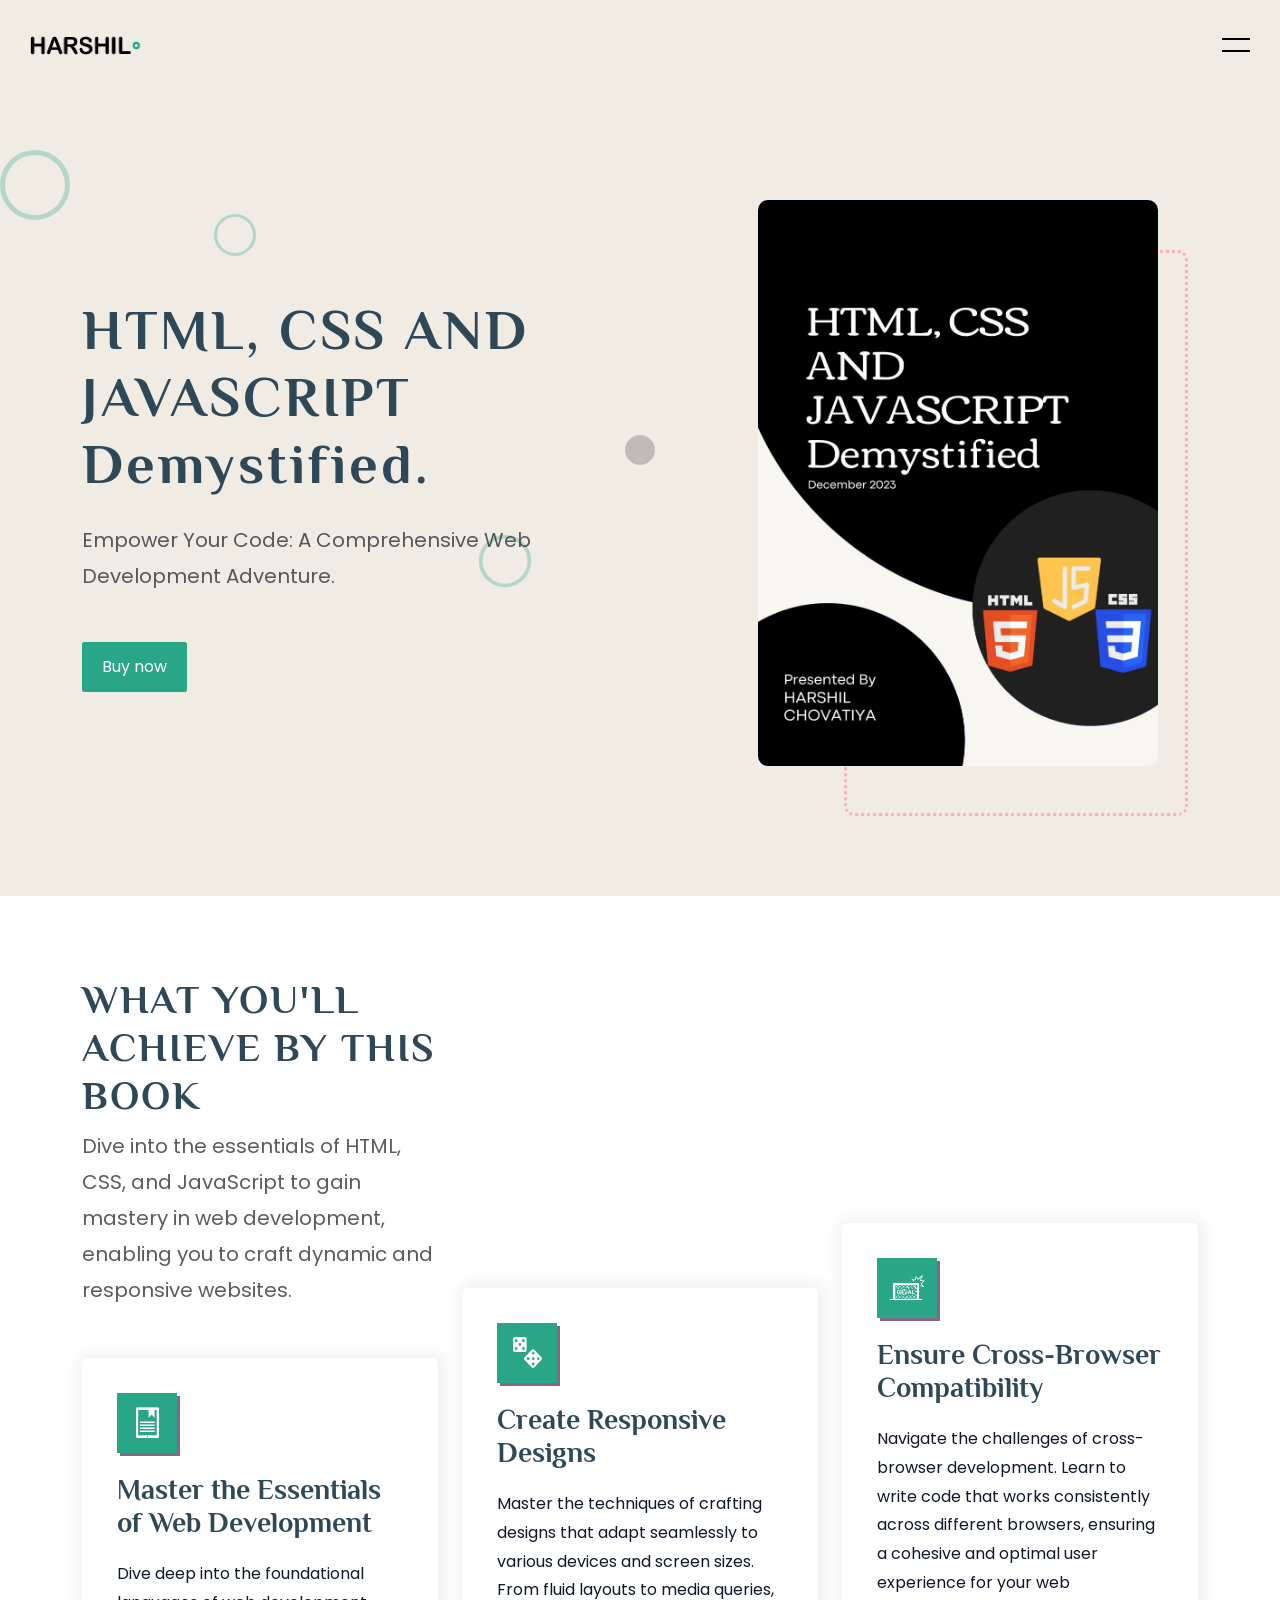
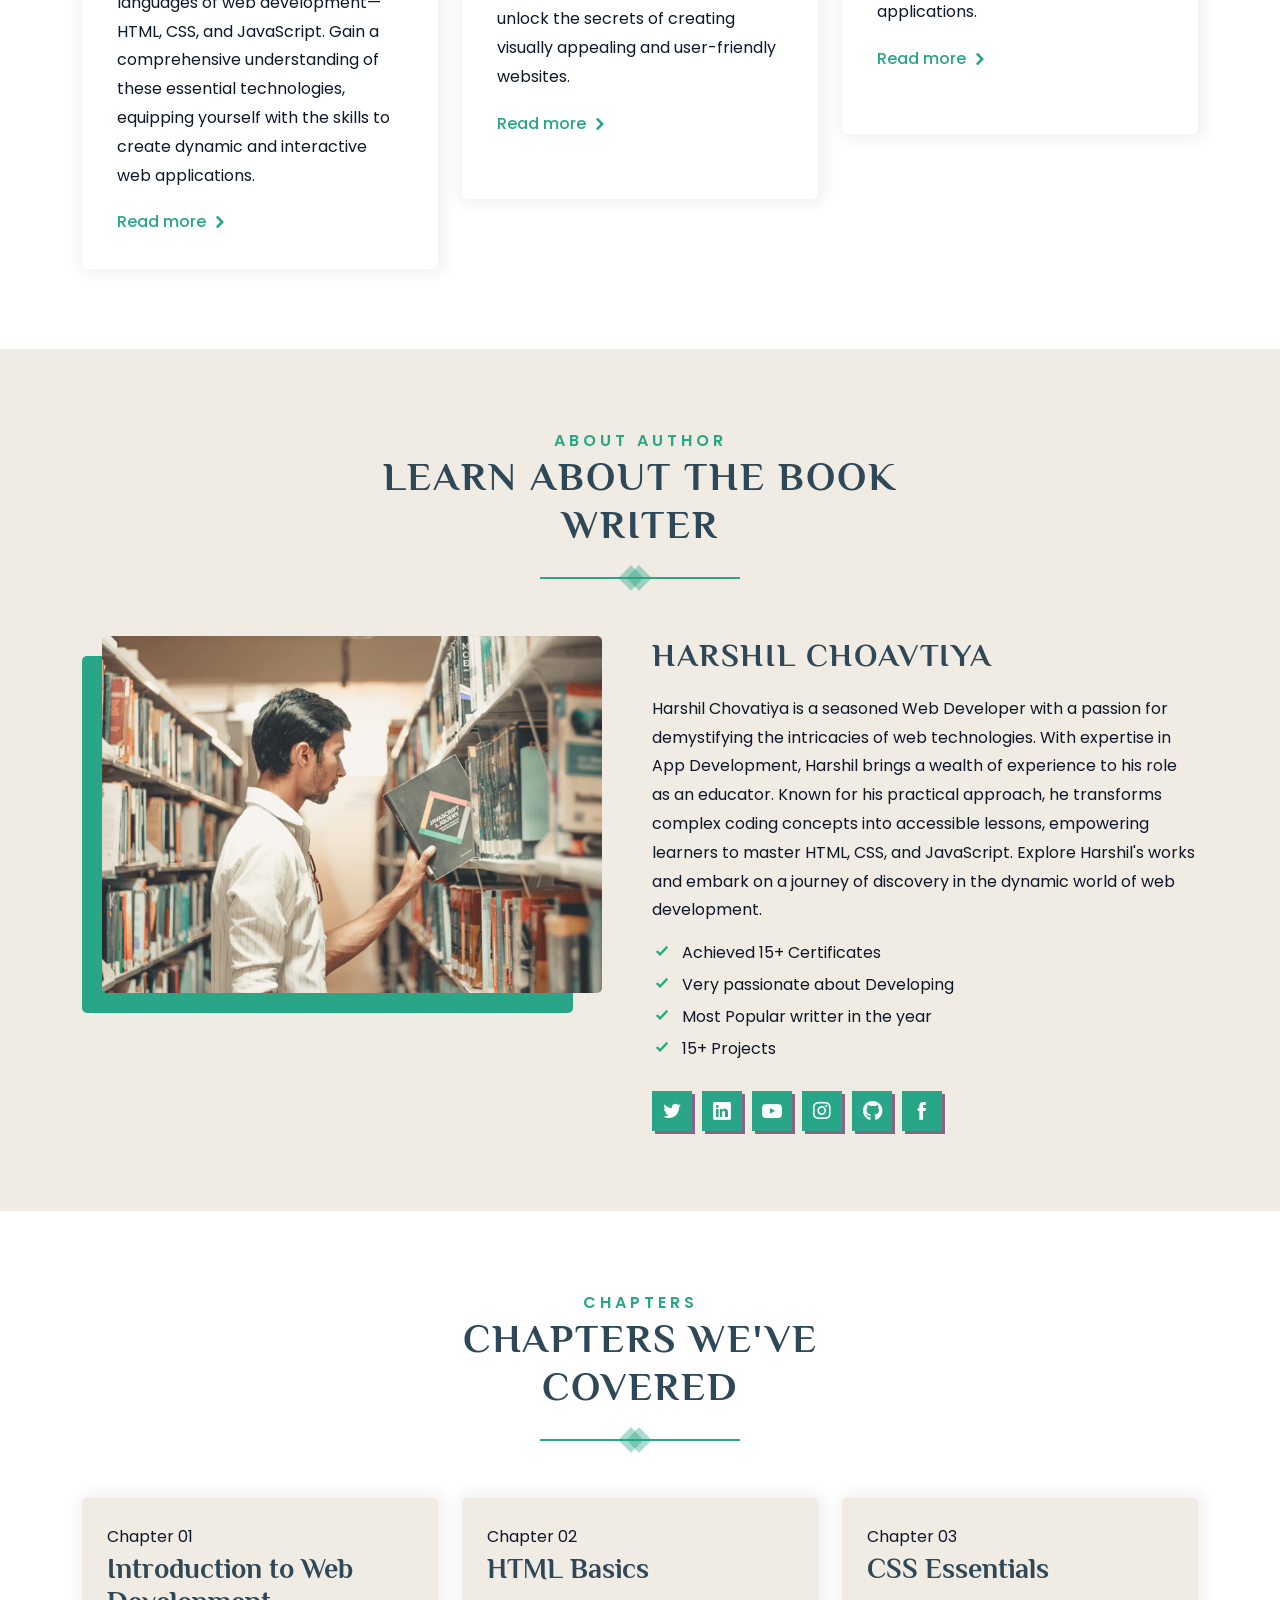
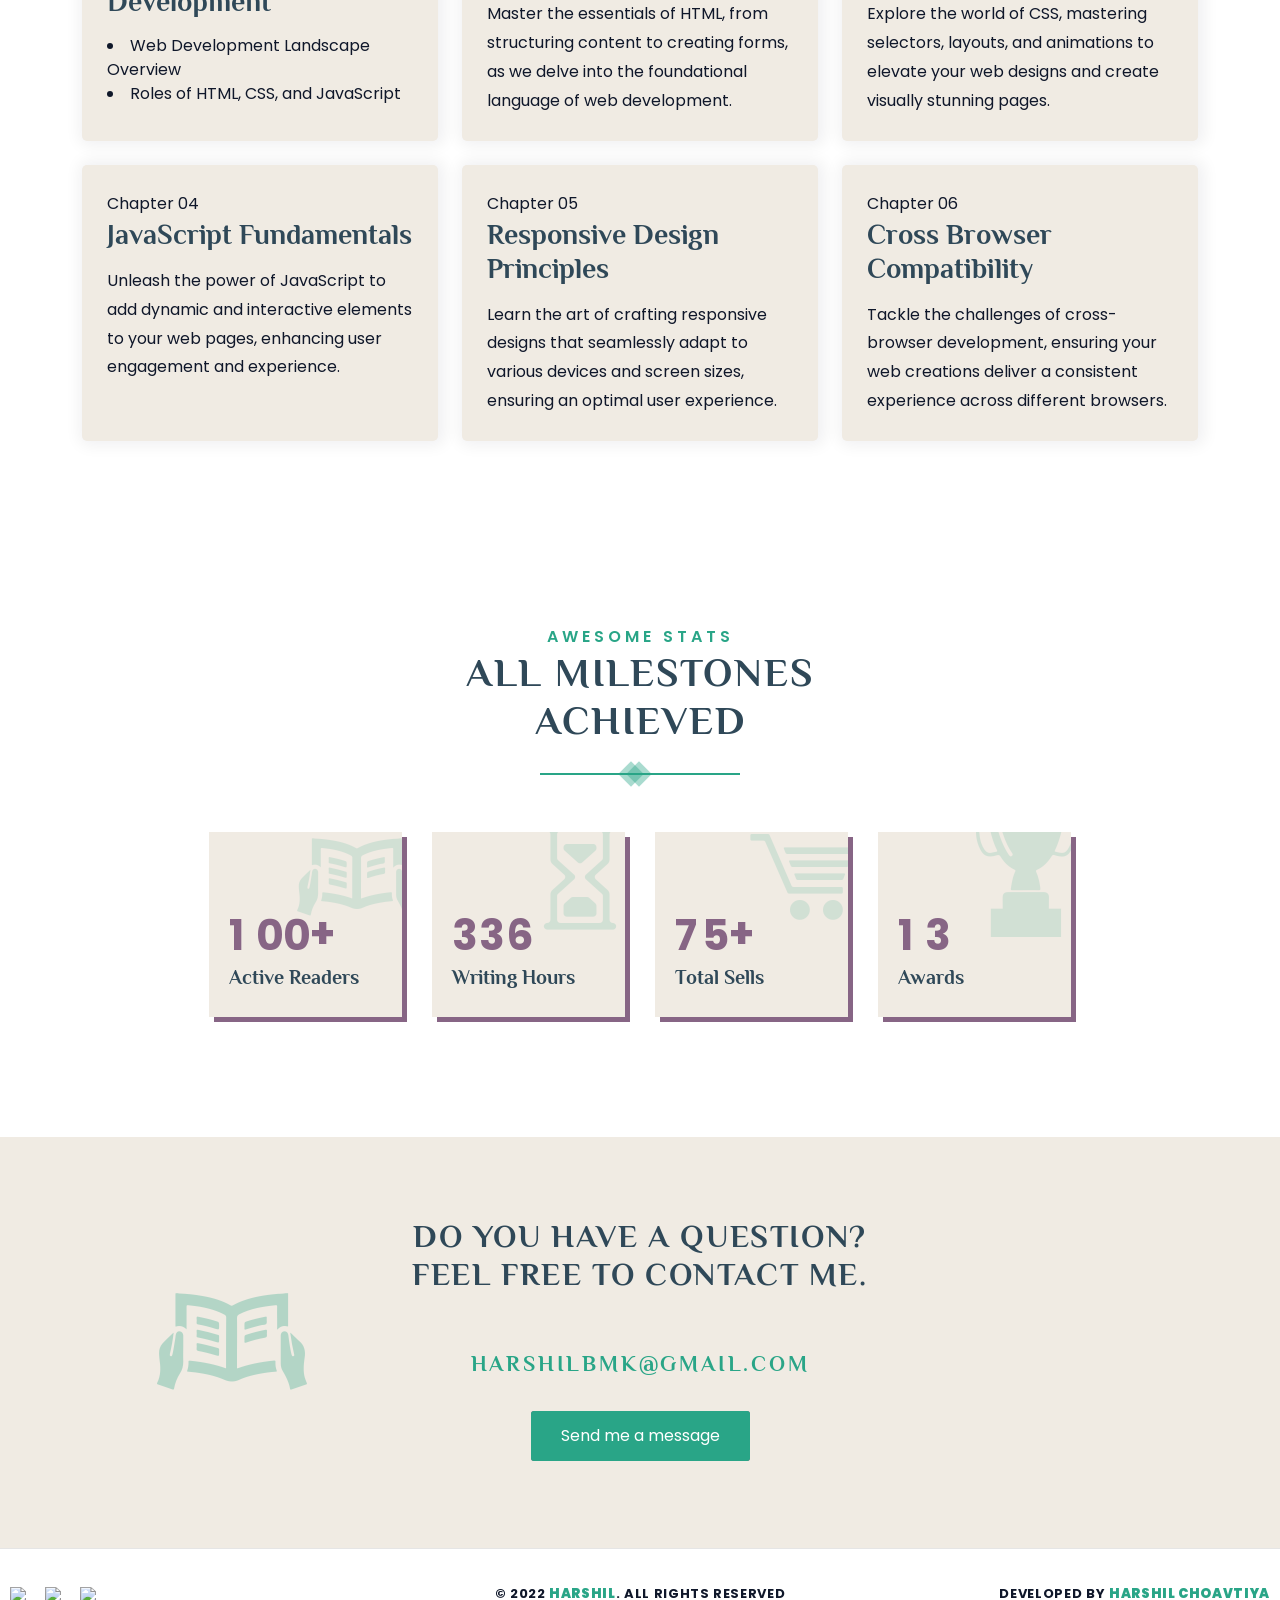
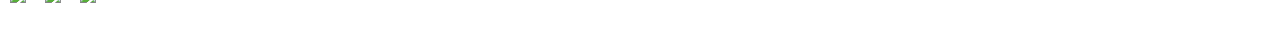
==== commit ff13c820: "Merge branch 'main' of https://github.com/harshilchovatiya/harshilchovatiya.github.io" ====
--- a/book/index.html
+++ b/book/index.html
@@ -24,7 +24,7 @@
   <meta name="twitter:description"
     content="Unlock the secrets of web development with this comprehensive guide. Borrow your copy now!">
   <meta name="twitter:image" content="https://harshilchovatiya.github.io/book/assets/images/Book-Cover.jpg">
-
+<link rel="canonical" href="https://harshilchovatiya.github.io/book/index.html" />
 
   <!--====== Title ======-->
   <title>Harshil Chovatiya's Book | HTML, CSS, and JavaScript Demystified</title>
@@ -925,7 +925,7 @@
                   <i class="icofont-cart-alt"></i>
                 </div>
                 <div class="counters__stats-box__number">
-                  <span class="odometer" data-count="25"></span>+
+                  <span class="odometer" data-count="75"></span>+
                 </div>
                 <h5>Total Sells</h5>
               </div>
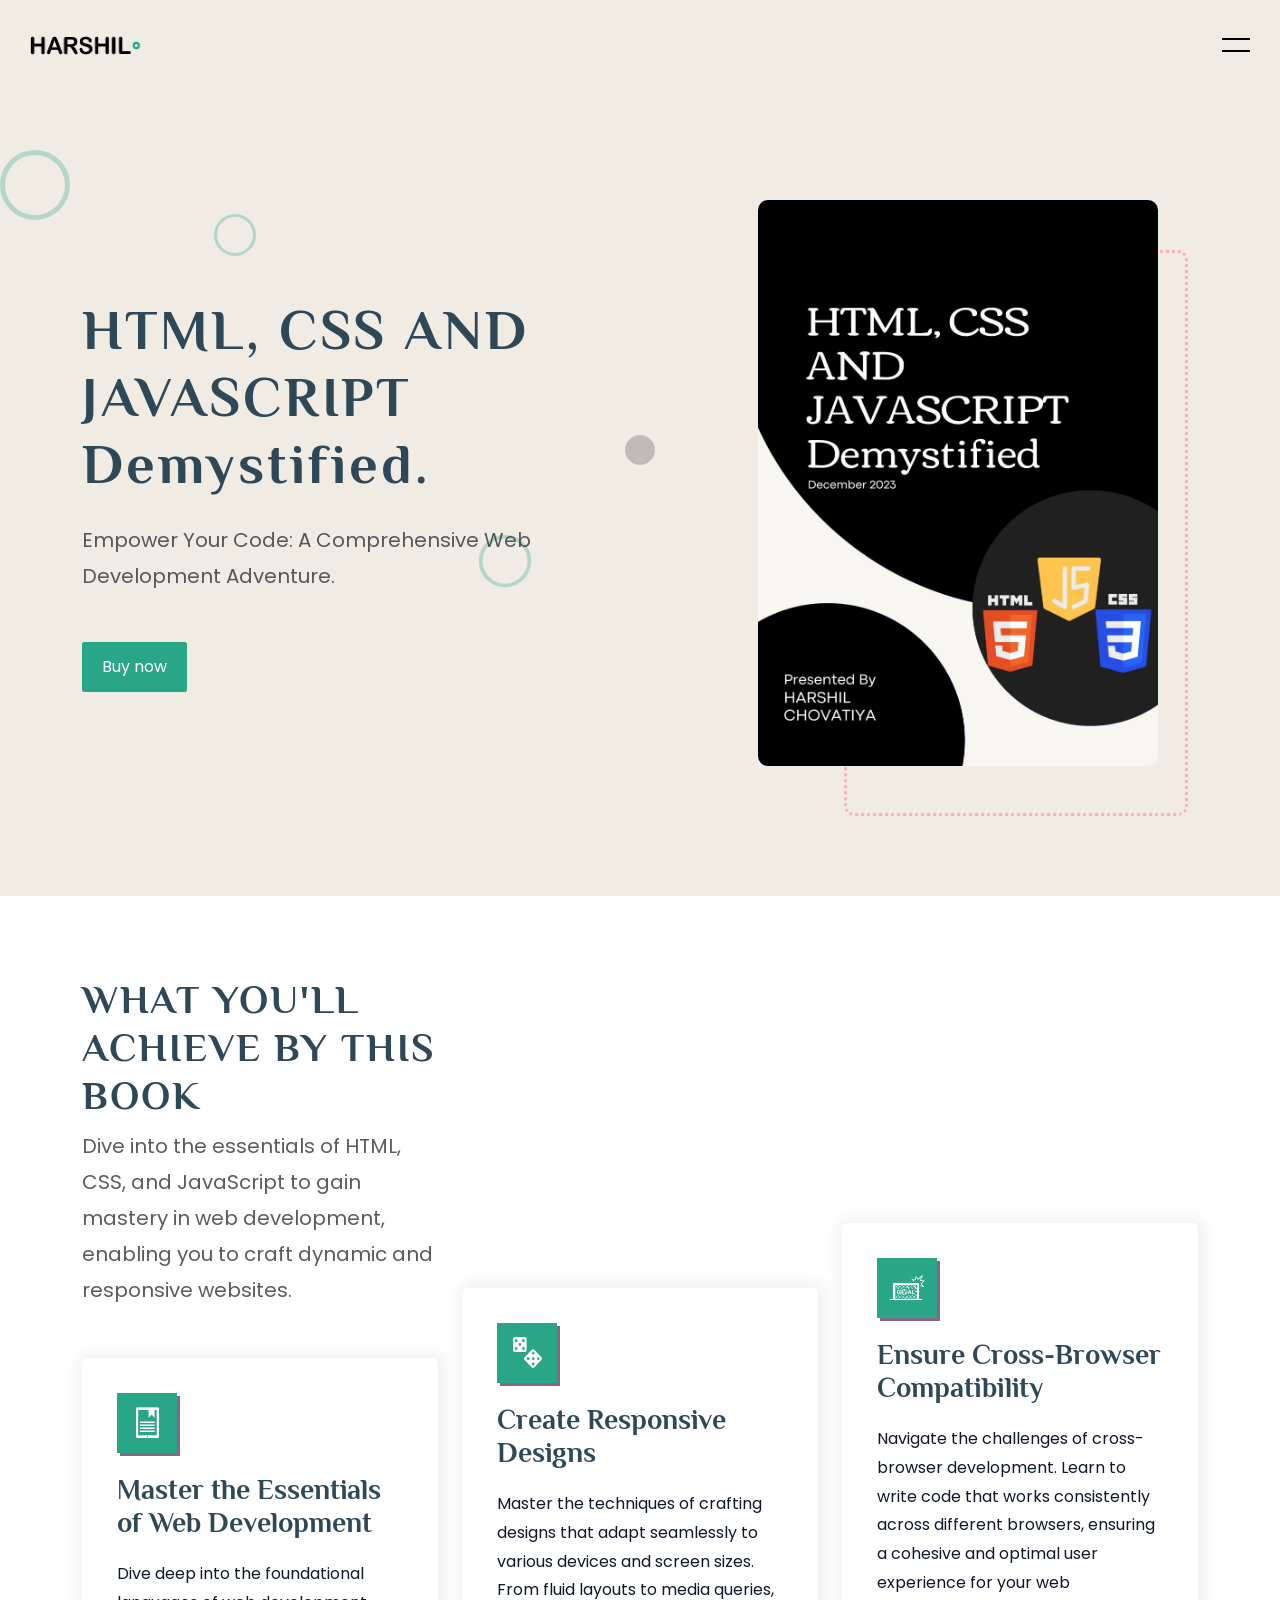
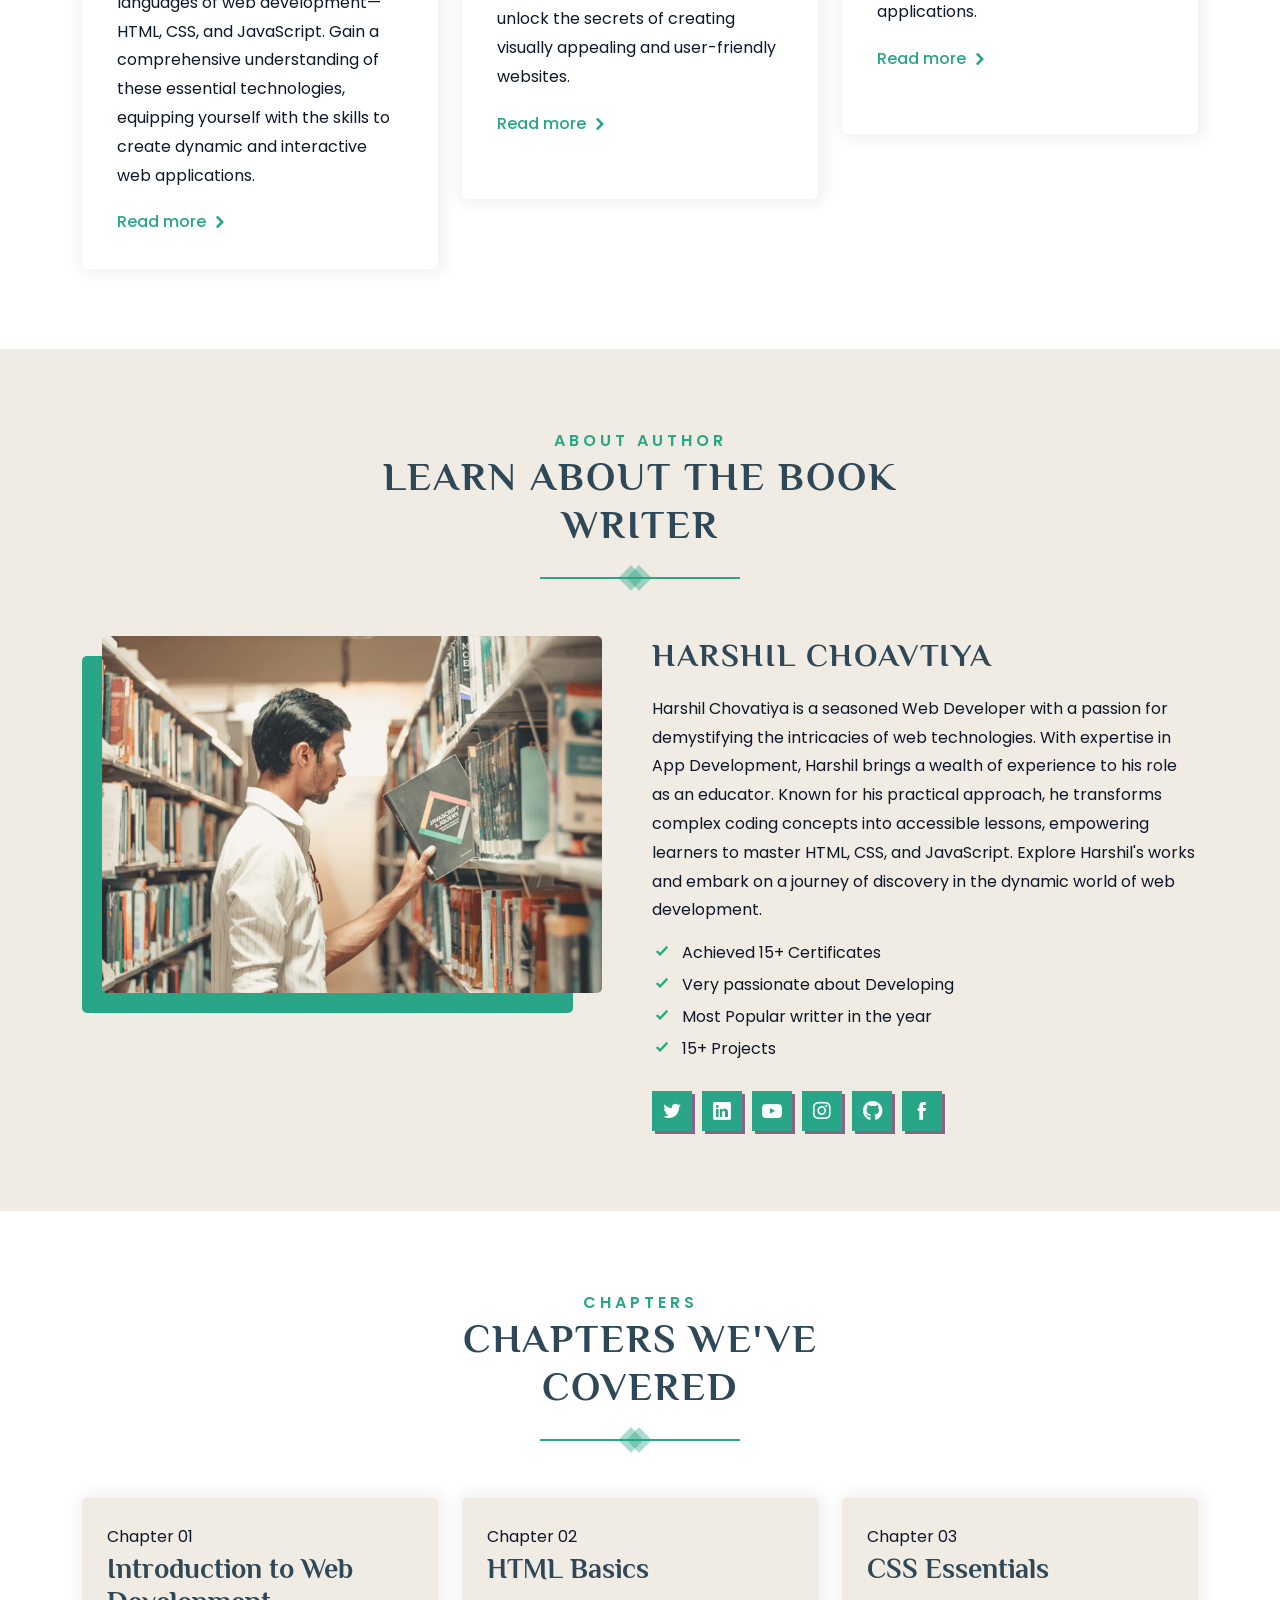
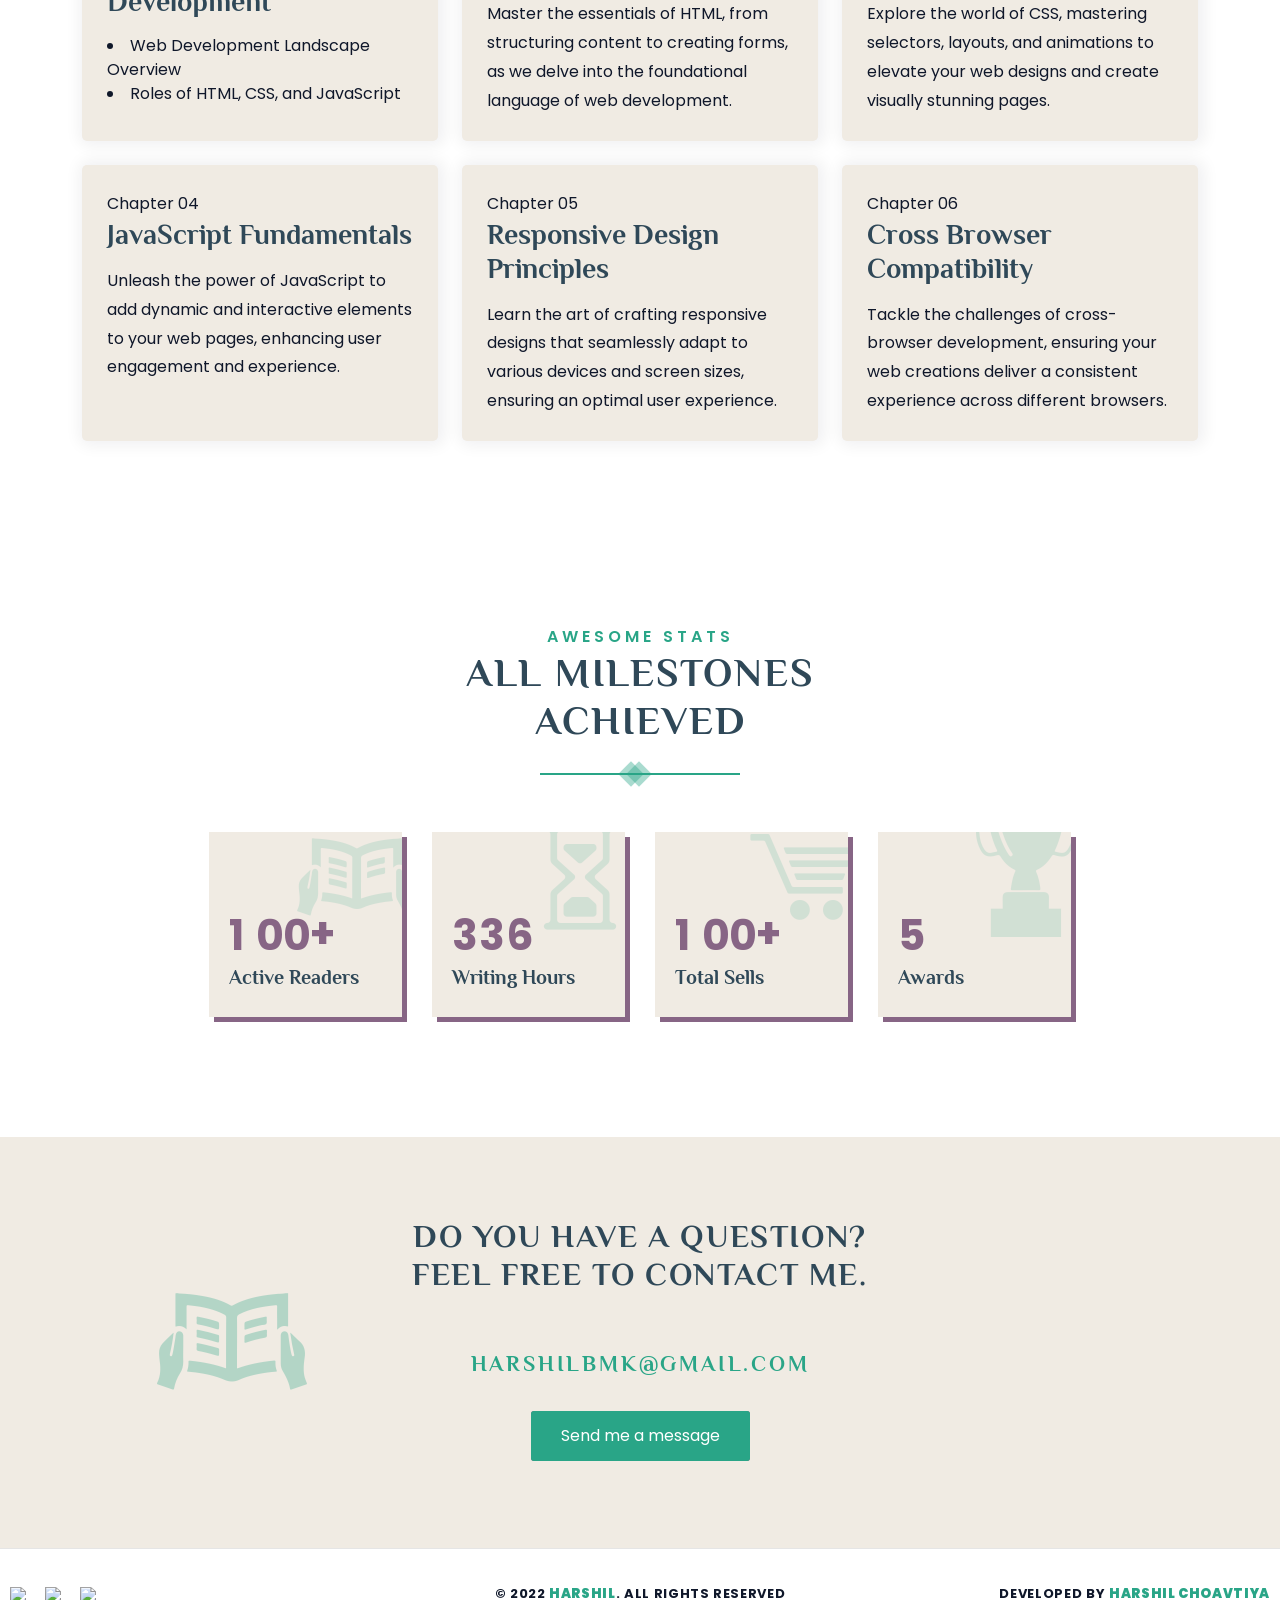
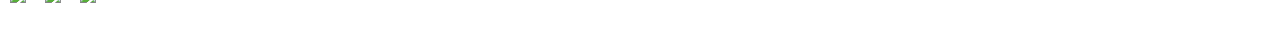
==== commit 16470dee: "Update index.html" ====
--- a/book/index.html
+++ b/book/index.html
@@ -925,7 +925,7 @@
                   <i class="icofont-cart-alt"></i>
                 </div>
                 <div class="counters__stats-box__number">
-                  <span class="odometer" data-count="75"></span>+
+                  <span class="odometer" data-count="100"></span>+
                 </div>
                 <h5>Total Sells</h5>
               </div>
@@ -936,7 +936,7 @@
                   <i class="icofont-award"></i>
                 </div>
                 <div class="counters__stats-box__number">
-                  <span class="odometer" data-count="13"></span>
+                  <span class="odometer" data-count="5"></span>
                 </div>
                 <h5>Awards</h5>
               </div>
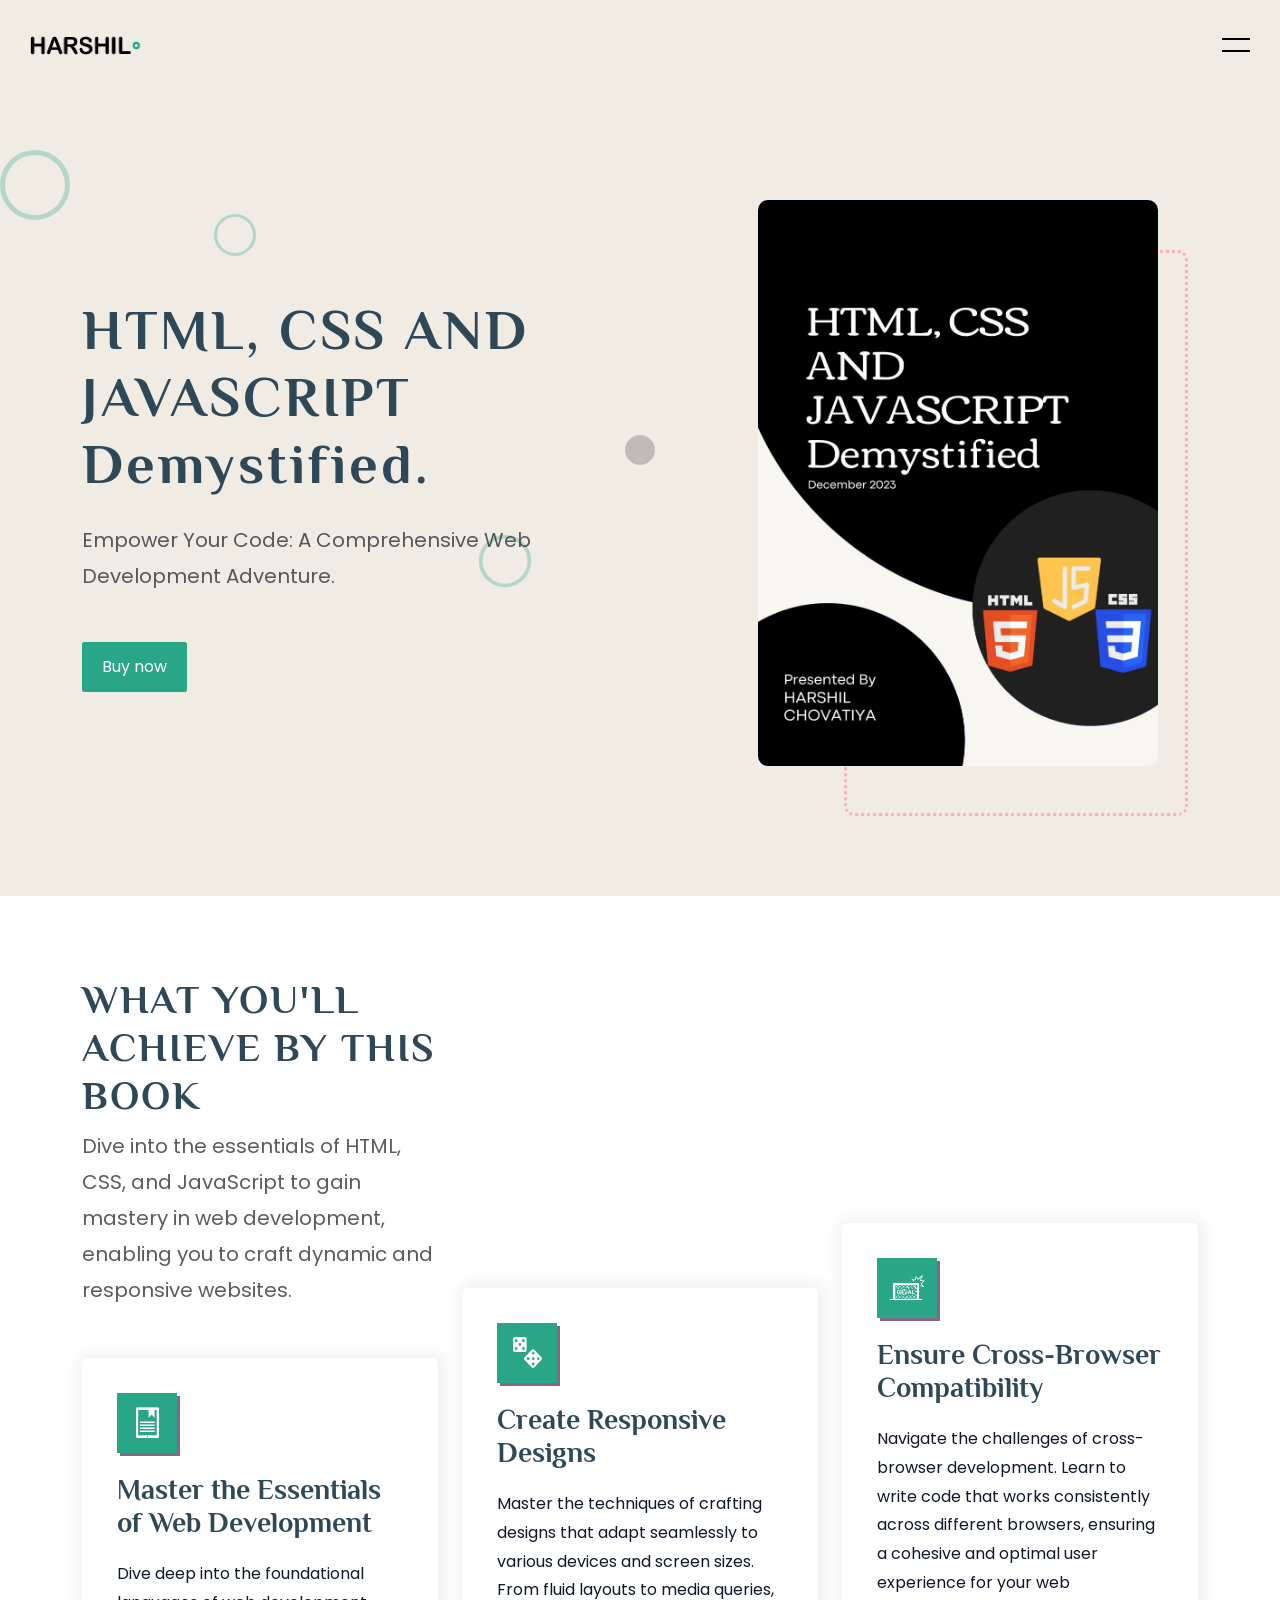
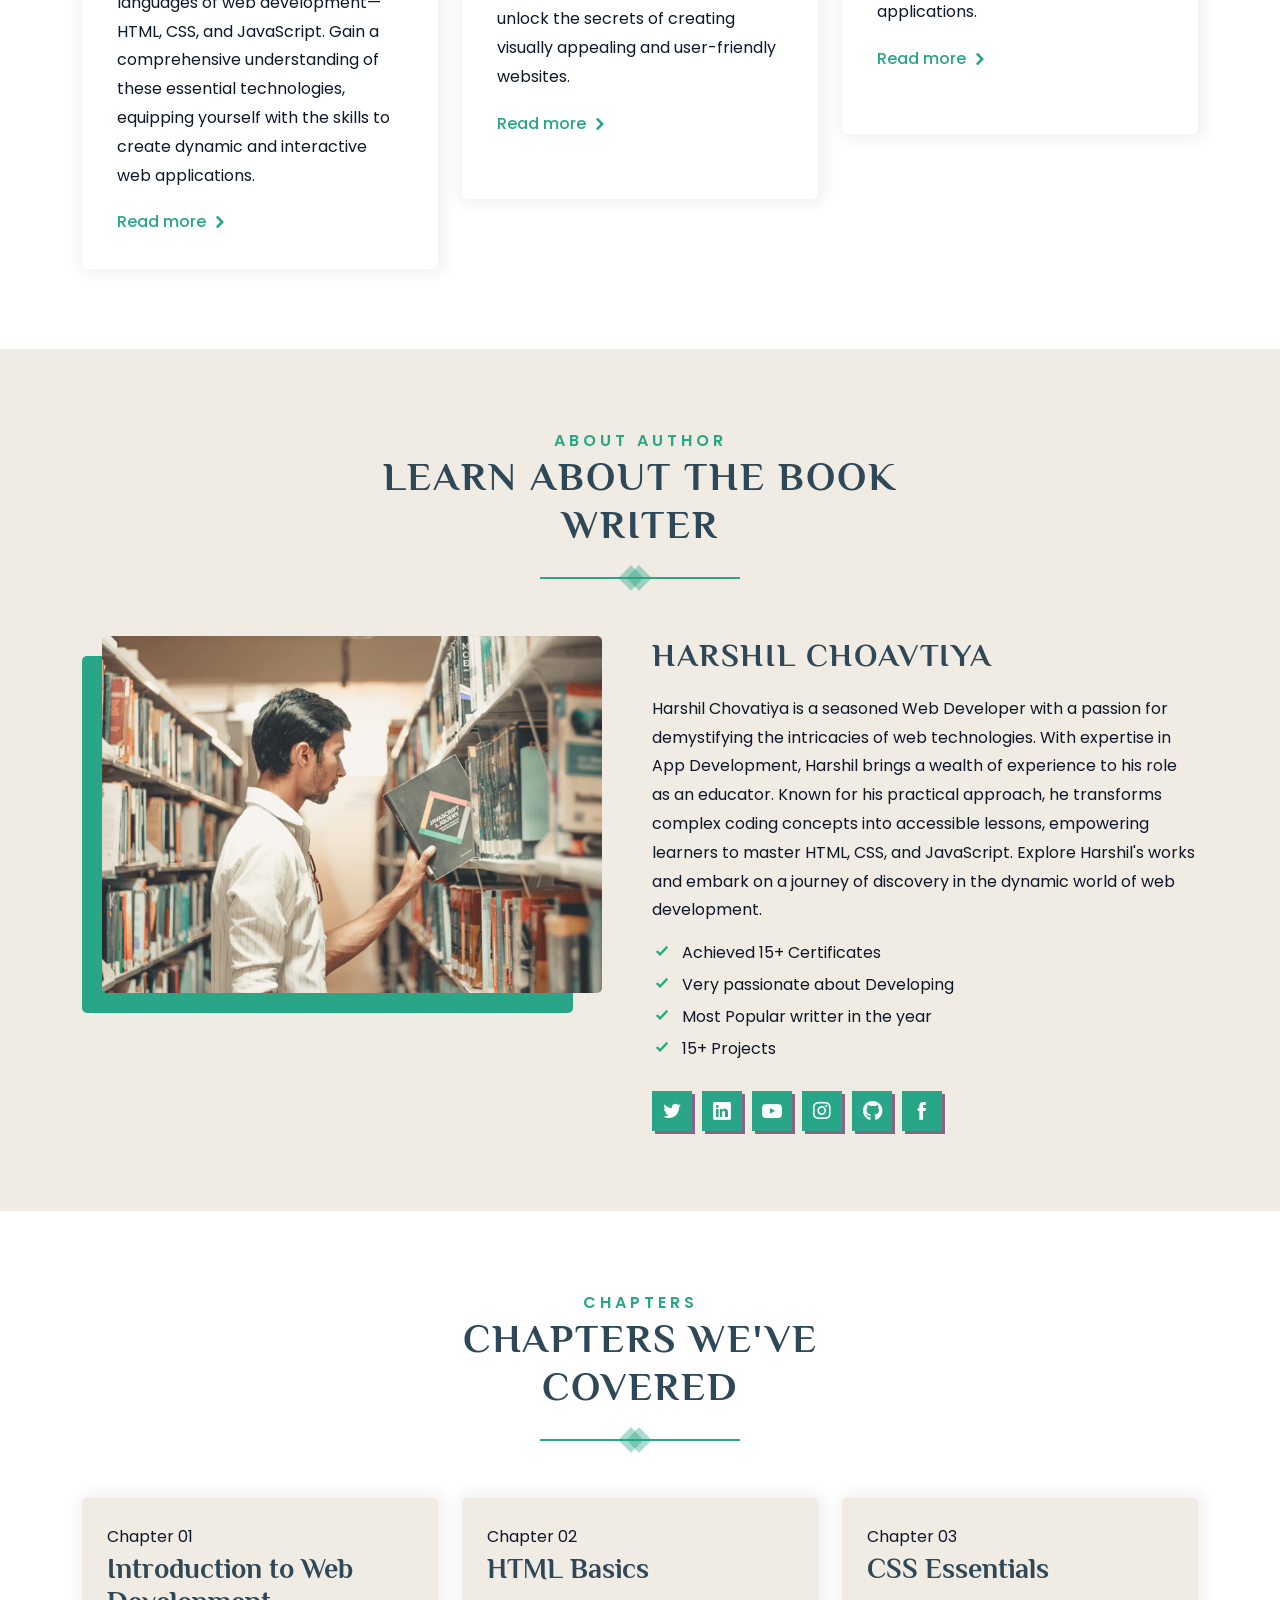
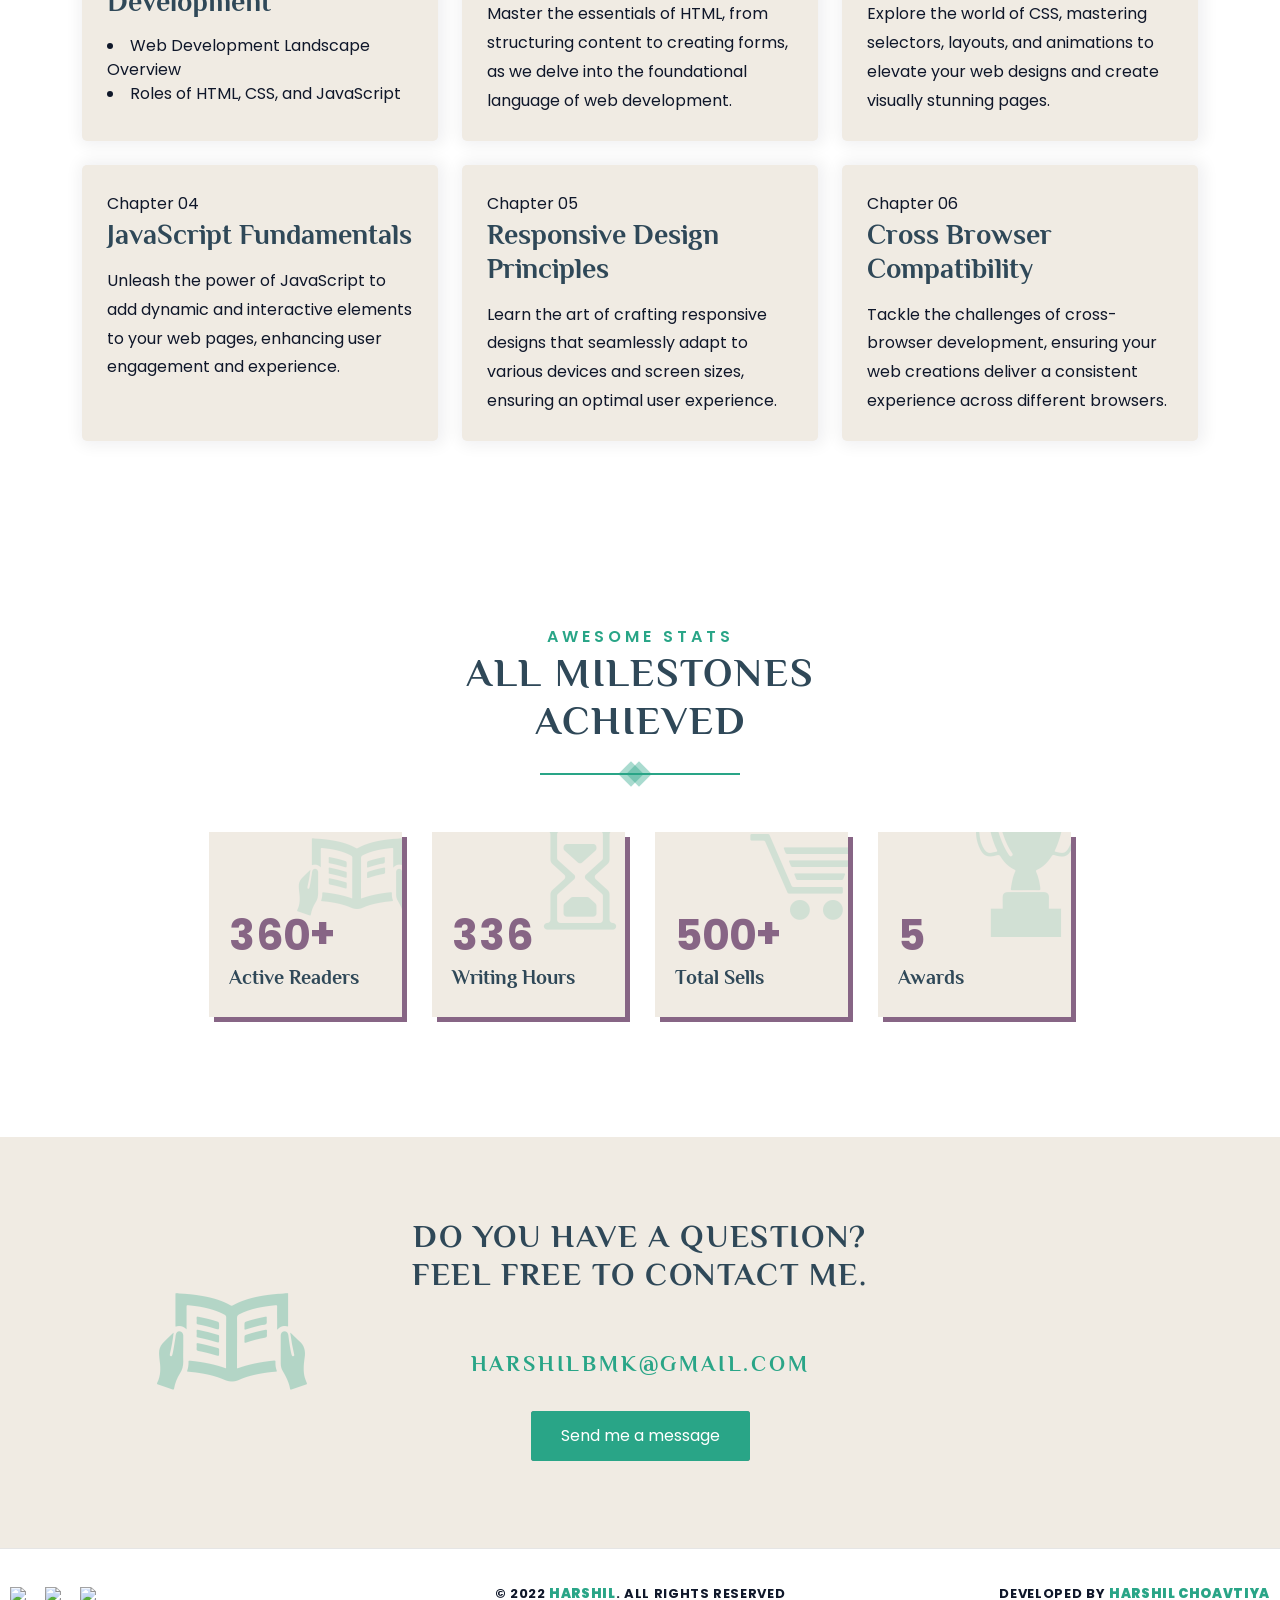
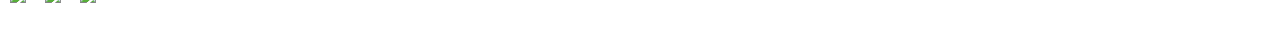
==== commit 1b2c5c48: "N" ====
--- a/book/index.html
+++ b/book/index.html
@@ -24,7 +24,7 @@
   <meta name="twitter:description"
     content="Unlock the secrets of web development with this comprehensive guide. Borrow your copy now!">
   <meta name="twitter:image" content="https://harshilchovatiya.github.io/book/assets/images/Book-Cover.jpg">
-<link rel="canonical" href="https://harshilchovatiya.github.io/book/index.html" />
+  <link rel="canonical" href="https://harshilchovatiya.github.io/book/index.html" />
 
   <!--====== Title ======-->
   <title>Harshil Chovatiya's Book | HTML, CSS, and JavaScript Demystified</title>
@@ -66,14 +66,14 @@
     {
         "@context": "https://schema.org/",
         "@type": "Book",
-        "name": "HTML, CSS AND JAVASCRIPT Demystified By Harshil Choavtiya",
+        "name": "HTML, CSS AND JAVASCRIPT Demystified By Harshil Chovatiya",
         "author": {
             "@type": "Person",
             "name": "Harshil Chovatiya"
         },
         "publisher": {
             "@type": "Organization",
-            "name": "Harshil Choavtiya",
+            "name": "Harshil Chovatiya",
             "logo": "https://harshilchovatiya.github.io/images/android-chrome-192x192.png",
             "url": "https://harshilchovatiya.github.io"
         },
@@ -83,20 +83,38 @@
         "genre": "Web Development",
         "inLanguage": "en",
         "numberOfPages": 97,
-        "keywords": ["HTML", "CSS", "JavaScript", "Web Development", "Programming","Harshil Chovatiya"],
+        "keywords": ["HTML", "CSS", "JavaScript", "Web Development", "Programming", "Harshil Chovatiya"],
         "bookFormat": "https://schema.org/EBook",
-        "offers": {
-            "@type": "Offer",
-            "availability": "https://schema.org/InStock",
-            "price": "2.99",
-            "priceCurrency": "USD",
-            "seller": {
-                "@type": "Organization",
-                "name": "Amazon",
-                "url": "https://www.amazon.com/HTML-JAVASCRIPT-Demystified-Harshil-Chovatiya-ebook/dp/B0CQK2KWPQ/"
+        "offers": [
+            {
+                "@type": "Offer",
+                "availability": "https://schema.org/InStock",
+                "price": "2.99",
+                "priceCurrency": "USD",
+                "seller": {
+                    "@type": "Organization",
+                    "name": "Amazon",
+                    "url": "https://www.amazon.com/HTML-JAVASCRIPT-Demystified-Harshil-Chovatiya-ebook/dp/B0CQK2KWPQ/"
+                }
+            },
+            {
+                "@type": "Offer",
+                "availability": "https://schema.org/InStock",
+                "price": "58",
+                "priceCurrency": "INR",
+                "seller": {
+                    "@type": "Organization",
+                    "name": "Google Play",
+                    "url": "https://play.google.com/store/books/details?id=HTML_JAVASCRIPT_Demystified_Harshil_Chovatiya"
+                }
             }
+        ],
+        "aggregateRating": {
+            "@type": "AggregateRating",
+            "ratingValue": "4.5",
+            "reviewCount": 120
         },
-        "reviews": [
+        "review": [
             {
                 "@type": "Review",
                 "author": {
@@ -114,10 +132,28 @@
         "url": "https://harshilchovatiya.github.io/book/index.html",
         "sameAs": [
             "https://www.amazon.com/HTML-JAVASCRIPT-Demystified-Harshil-Chovatiya-ebook/dp/B0CQK2KWPQ/",
+            "https://play.google.com/store/books/details?id=GZvpEAAAQBAJ",
             "https://harshilbmk.gumroad.com/l/aohqp"
-        ]
+        ],
+        "workExample": {
+            "@type": "CreativeWork",
+            "exampleOfWork": {
+                "@type": "Book",
+                "bookEdition": "First Edition",
+                "isbn": "978-3-16-148410-0"
+            },
+            "bookFormat": "https://schema.org/EBook"
+        },
+        "potentialAction": {
+            "@type": "ReadAction",
+            "target": {
+                "@type": "EntryPoint",
+                "urlTemplate": "https://harshilchovatiya.github.io/book/index.html"
+            }
+        }
     }
-</script>
+    </script>
+    
 
 
   <script>
@@ -289,7 +325,8 @@
               Empower Your Code: A Comprehensive Web Development Adventure.
             </p>
             <div data-aos="fade-up" data-aos-duration="1000" data-aos-delay="950">
-              <a href="https://books.google.co.in/books/about?id=GZvpEAAAQBAJ" target="_blank" class=" button button__primary me-3">
+              <a href="https://books.google.co.in/books/about?id=GZvpEAAAQBAJ" target="_blank"
+                class=" button button__primary me-3">
                 <span>Buy now</span>
               </a>
               <!-- <a href="https://youtu.be/C0YmltzIXiY" class="glightbox3 btn__secondary"><i
@@ -903,7 +940,7 @@
                   <i class="icofont-read-book"></i>
                 </div>
                 <div class="counters__stats-box__number">
-                  <span class="odometer" data-count="100"></span>+
+                  <span class="odometer" data-count="360"></span>+
                 </div>
                 <h5>Active Readers</h5>
               </div>
@@ -925,7 +962,7 @@
                   <i class="icofont-cart-alt"></i>
                 </div>
                 <div class="counters__stats-box__number">
-                  <span class="odometer" data-count="100"></span>+
+                  <span class="odometer" data-count="500"></span>+
                 </div>
                 <h5>Total Sells</h5>
               </div>
@@ -1194,4 +1231,4 @@
 </body>
 
 
-</html>
+</html>
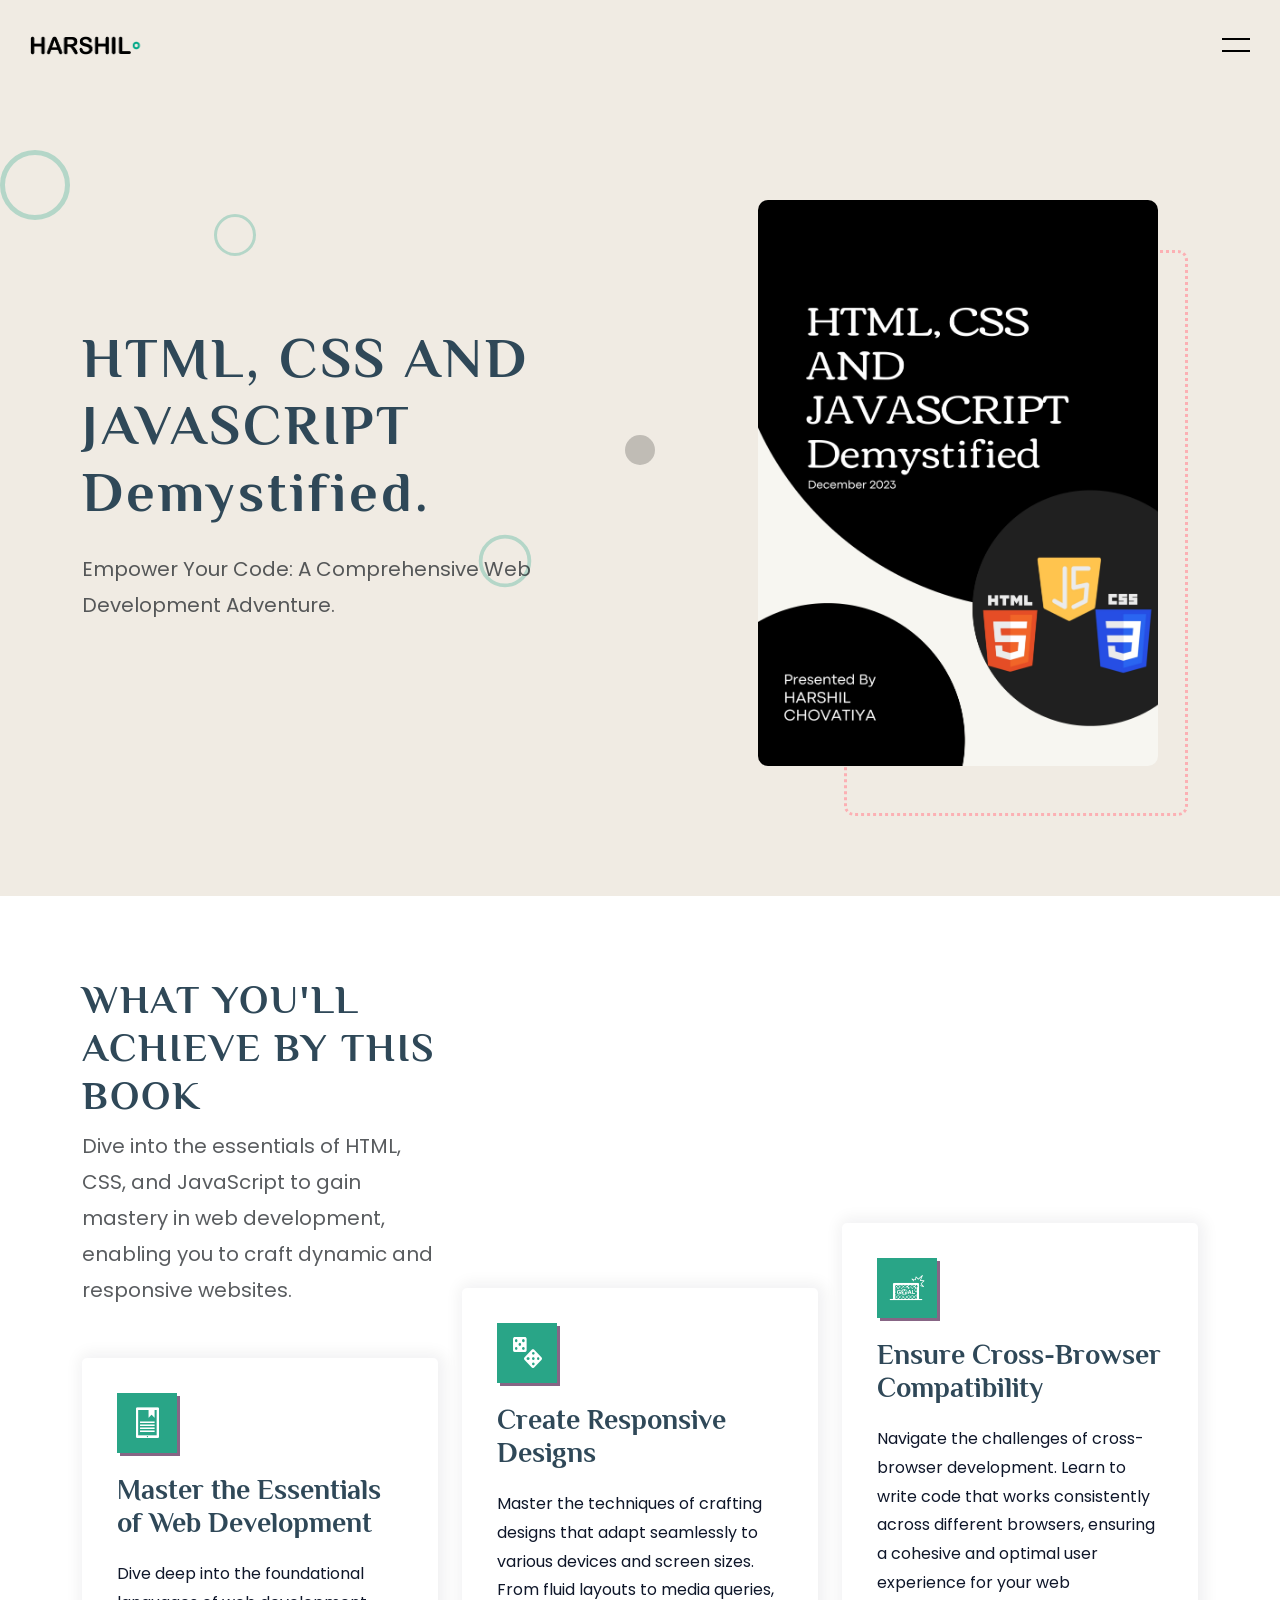
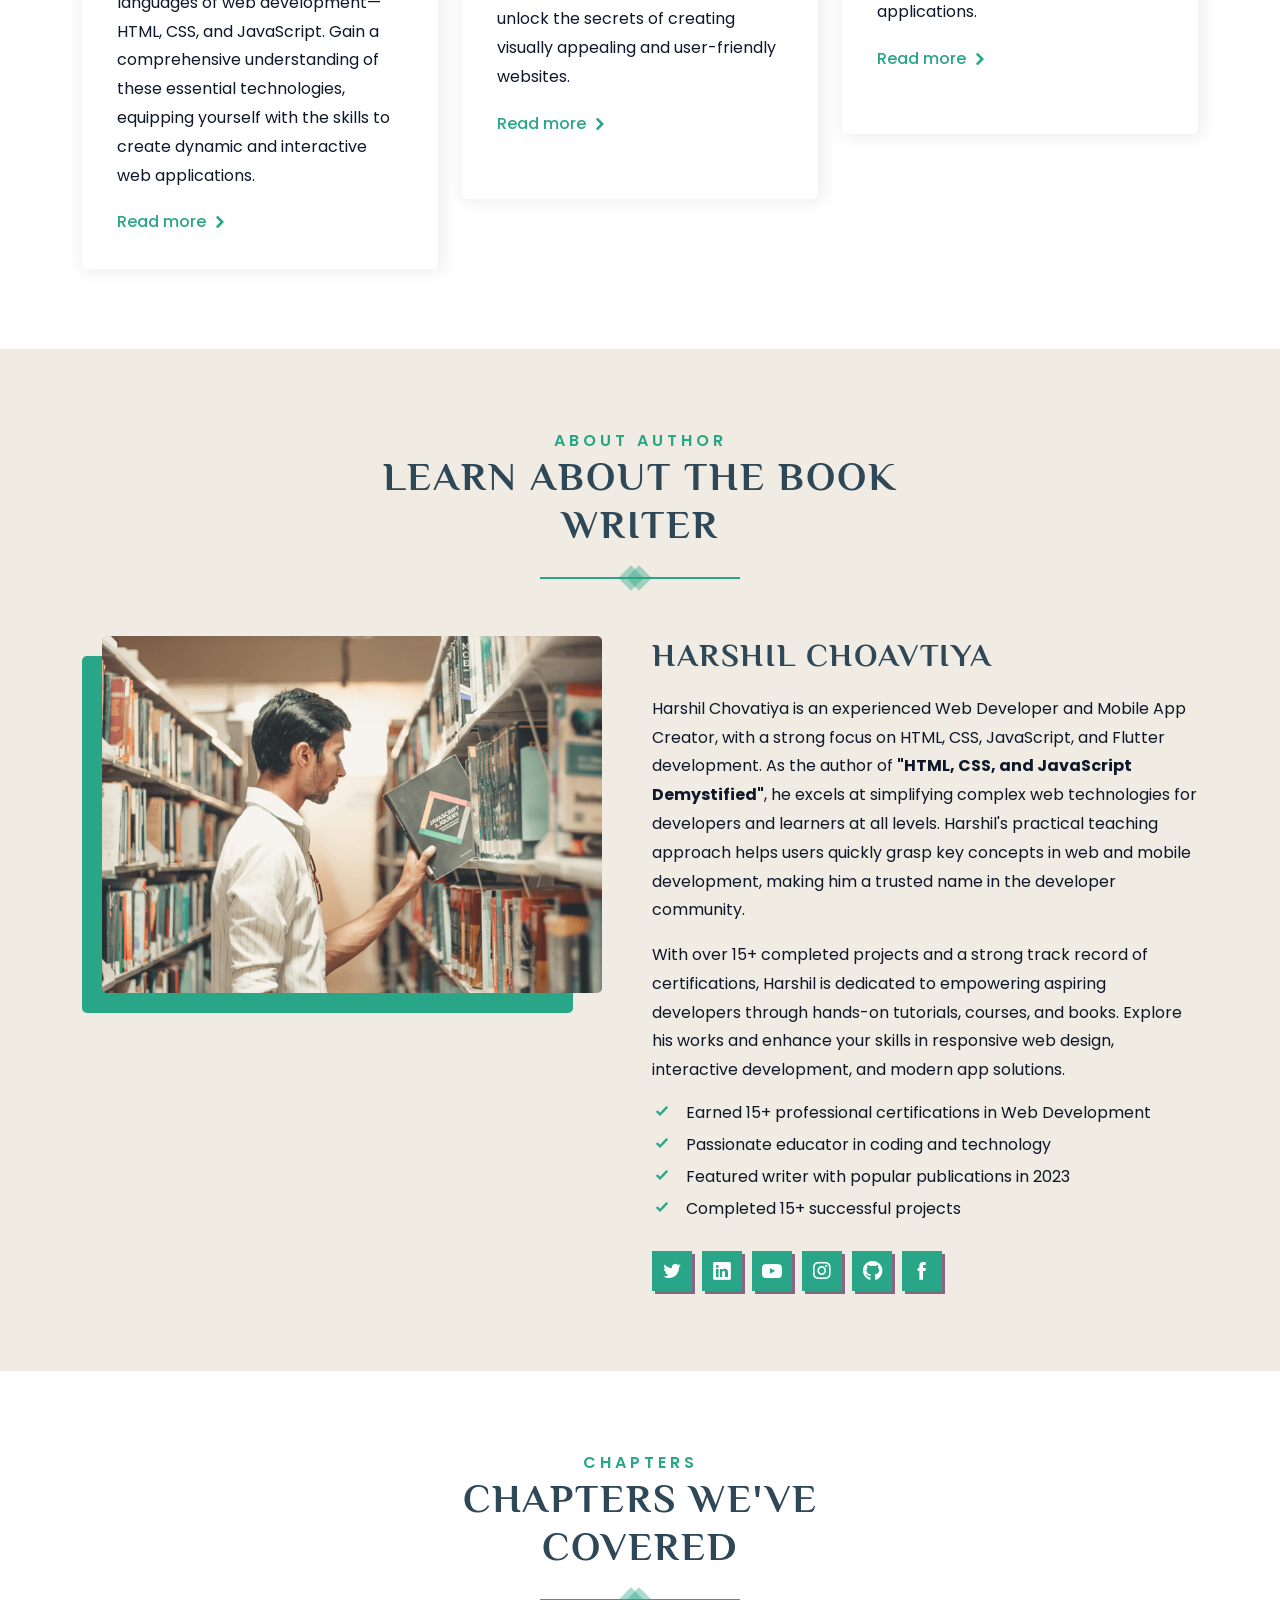
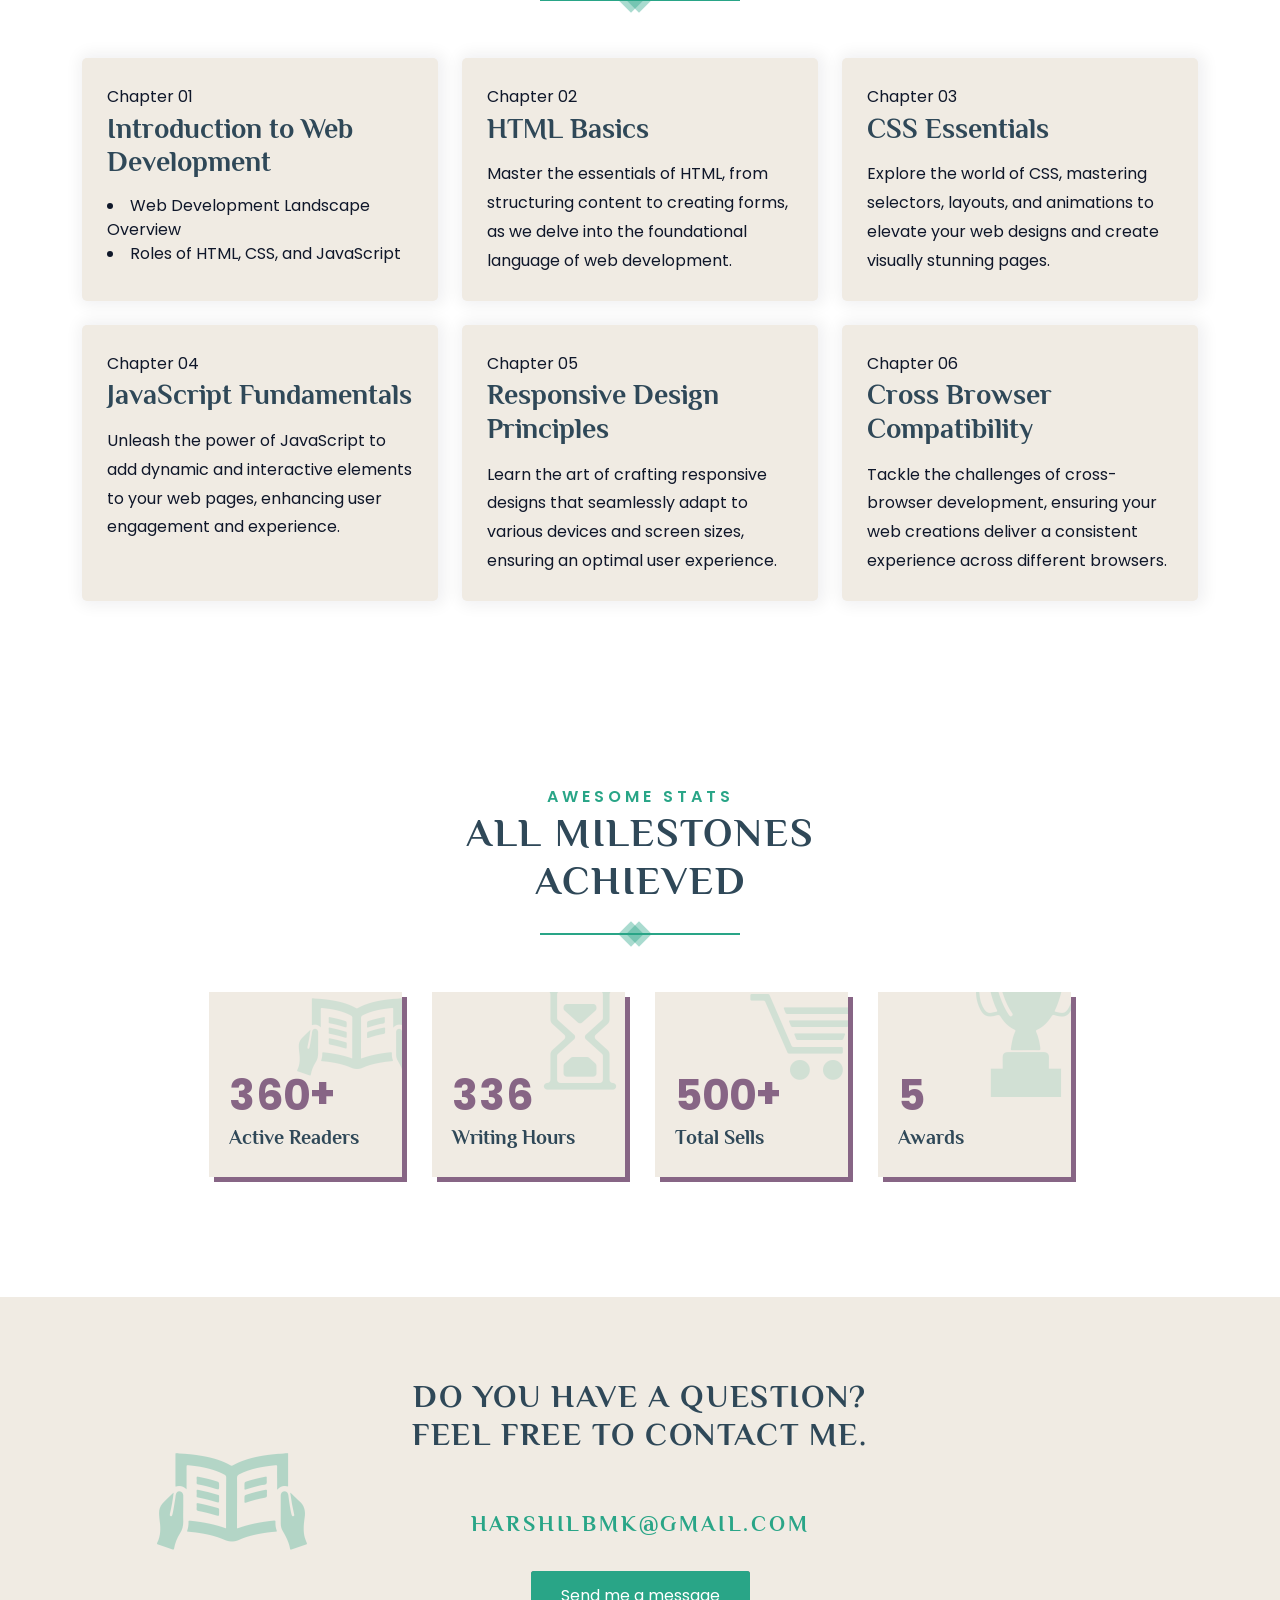
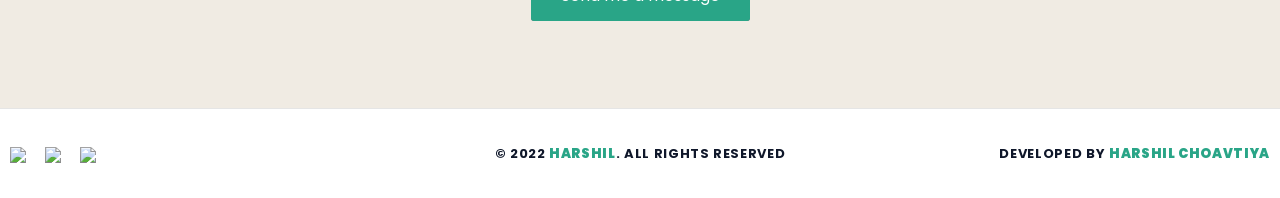
==== commit d36c6a7a: "Updates" ====
--- a/book/index.html
+++ b/book/index.html
@@ -14,7 +14,7 @@
 
   <meta property="og:title" content="HTML, CSS, and JavaScript Demystified by Harshil Chovatiya">
   <meta property="og:description"
-    content="Unlock the secrets of web development with this comprehensive guide. Borrow your copy now!">
+    content="Unlock the secrets of web development with this comprehensive guide. Get your copy now!">
   <meta property="og:image" content="https://harshilchovatiya.github.io/book/assets/images/Book-Cover.jpg">
   <meta property="og:url" content="https://harshilchovatiya.github.io/book/index.html">
   <meta property="og:type" content="book">
@@ -22,7 +22,7 @@
   <meta name="twitter:card" content="https://harshilchovatiya.github.io/book/assets/images/Book-Cover.jpg">
   <meta name="twitter:title" content="HTML, CSS, and JavaScript Demystified by Harshil Chovatiya">
   <meta name="twitter:description"
-    content="Unlock the secrets of web development with this comprehensive guide. Borrow your copy now!">
+    content="Unlock the secrets of web development with this comprehensive guide. Get your copy now!">
   <meta name="twitter:image" content="https://harshilchovatiya.github.io/book/assets/images/Book-Cover.jpg">
   <link rel="canonical" href="https://harshilchovatiya.github.io/book/index.html" />
 
@@ -66,7 +66,7 @@
     {
         "@context": "https://schema.org/",
         "@type": "Book",
-        "name": "HTML, CSS AND JAVASCRIPT Demystified By Harshil Chovatiya",
+        "name": "HTML, CSS, and JavaScript Demystified by Harshil Chovatiya",
         "author": {
             "@type": "Person",
             "name": "Harshil Chovatiya"
@@ -80,10 +80,10 @@
         "datePublished": "2023-12-17",
         "description": "Embark on a coding odyssey with 'HTML, CSS, and JavaScript Demystified' by Harshil Chovatiya. This concise guide unravels the essentials, offering practical insights and hands-on exercises to elevate your web development skills. Master responsive design, conquer cross-browser challenges, and delve into advanced techniques—all in one transformative journey.",
         "bookEdition": "First Edition",
-        "genre": "Web Development",
+        "genre": "Technical Book, Web Development",
         "inLanguage": "en",
         "numberOfPages": 97,
-        "keywords": ["HTML", "CSS", "JavaScript", "Web Development", "Programming", "Harshil Chovatiya"],
+        "keywords": ["HTML", "CSS", "JavaScript", "Web Development", "Programming", "Frontend Development", "Harshil Chovatiya", "Coding Guide"],
         "bookFormat": "https://schema.org/EBook",
         "offers": [
             {
@@ -100,7 +100,7 @@
             {
                 "@type": "Offer",
                 "availability": "https://schema.org/InStock",
-                "price": "58",
+                "price": "99",
                 "priceCurrency": "INR",
                 "seller": {
                     "@type": "Organization",
@@ -126,6 +126,54 @@
                     "@type": "Rating",
                     "ratingValue": 5
                 }
+            },
+            {
+                "@type": "Review",
+                "author": {
+                    "@type": "Person",
+                    "name": "Emily Johnson"
+                },
+                "reviewBody": "Harshil’s book is an excellent resource for anyone looking to dive into web development. Clear explanations and practical exercises make it a must-read!",
+                "reviewRating": {
+                    "@type": "Rating",
+                    "ratingValue": 4
+                }
+            },
+            {
+                "@type": "Review",
+                "author": {
+                    "@type": "Person",
+                    "name": "Michael Smith"
+                },
+                "reviewBody": "This book simplifies complex topics. Harshil has done a great job breaking down HTML, CSS, and JavaScript for new developers.",
+                "reviewRating": {
+                    "@type": "Rating",
+                    "ratingValue": 5
+                }
+            },
+            {
+                "@type": "Review",
+                "author": {
+                    "@type": "Person",
+                    "name": "Anjali Sharma"
+                },
+                "reviewBody": "A comprehensive guide that makes learning web development enjoyable. Highly informative and well-structured!",
+                "reviewRating": {
+                    "@type": "Rating",
+                    "ratingValue": 4
+                }
+            },
+            {
+                "@type": "Review",
+                "author": {
+                    "@type": "Person",
+                    "name": "Sarah Williams"
+                },
+                "reviewBody": "An essential read for anyone starting their journey in web development. The hands-on approach is particularly effective!",
+                "reviewRating": {
+                    "@type": "Rating",
+                    "ratingValue": 4.5
+                }
             }
         ],
         "image": "https://harshilchovatiya.github.io/book/assets/images/Book-Cover.jpg",
@@ -140,7 +188,7 @@
             "exampleOfWork": {
                 "@type": "Book",
                 "bookEdition": "First Edition",
-                "isbn": "978-3-16-148410-0"
+                "isbn": "979-8-87-331742-4"
             },
             "bookFormat": "https://schema.org/EBook"
         },
@@ -153,7 +201,7 @@
         }
     }
     </script>
-    
+
 
 
   <script>
@@ -324,14 +372,14 @@
             <p class="text-muted mb-5 fs-5" data-aos="fade-up" data-aos-duration="1000" data-aos-delay="850">
               Empower Your Code: A Comprehensive Web Development Adventure.
             </p>
-            <div data-aos="fade-up" data-aos-duration="1000" data-aos-delay="950">
+            <!-- <div data-aos="fade-up" data-aos-duration="1000" data-aos-delay="950">
               <a href="https://books.google.co.in/books/about?id=GZvpEAAAQBAJ" target="_blank"
-                class=" button button__primary me-3">
-                <span>Buy now</span>
-              </a>
-              <!-- <a href="https://youtu.be/C0YmltzIXiY" class="glightbox3 btn__secondary"><i
+                class=" button button__primary me-3"> -->
+            <!-- <span>Buy now</span> -->
+            </a>
+            <!-- <a href="https://youtu.be/C0YmltzIXiY" class="glightbox3 btn__secondary"><i
                   class="icofont-play-alt-2"></i> About Book</a> -->
-            </div>
+            <!-- </div> -->
           </div>
         </div>
         <div class="col-md-5 offset-lg-1 text-center" data-aos="fade-up" data-aos-duration="1000" data-aos-delay="850">
@@ -439,23 +487,27 @@
           <div class="author__content">
             <h2 class="m-20px-b">Harshil Choavtiya</h2>
             <p>
-              Harshil Chovatiya is a seasoned Web Developer with a passion for demystifying the intricacies of web
-              technologies. With expertise in App Development,
-              Harshil brings a wealth of experience to his role as an educator. Known for his practical approach, he
-              transforms complex coding concepts into accessible lessons, empowering learners to master HTML, CSS, and
-              JavaScript. Explore Harshil's works and embark on a journey of discovery in the dynamic world of web
-              development.
+              Harshil Chovatiya is an experienced Web Developer and Mobile App Creator, with a strong focus on HTML,
+              CSS,
+              JavaScript, and Flutter development. As the author of
+              <strong>"HTML, CSS, and JavaScript Demystified"</strong>, he excels at simplifying complex web
+              technologies
+              for developers and learners at all levels. Harshil's practical teaching approach helps users quickly grasp
+              key
+              concepts in web and mobile development, making him a trusted name in the developer community.
+            </p>
+            <p>
+              With over 15+ completed projects and a strong track record of certifications, Harshil is dedicated to
+              empowering
+              aspiring developers through hands-on tutorials, courses, and books. Explore his works and enhance your
+              skills in
+              responsive web design, interactive development, and modern app solutions.
             </p>
             <ul class="author__content__desc m-30px-b">
-              <li><i class="icofont-check"></i>Achieved 15+ Certificates</li>
-              <li>
-                <i class="icofont-check"></i>Very passionate about Developing
-              </li>
-              <li>
-                <i class="icofont-check"></i>Most Popular writter in the
-                year
-              </li>
-              <li><i class="icofont-check"></i>15+ Projects</li>
+              <li><i class="icofont-check"></i> Earned 15+ professional certifications in Web Development</li>
+              <li><i class="icofont-check"></i> Passionate educator in coding and technology</li>
+              <li><i class="icofont-check"></i> Featured writer with popular publications in 2023</li>
+              <li><i class="icofont-check"></i> Completed 15+ successful projects</li>
             </ul>
             <ul class="social-icon">
               <li>
@@ -575,345 +627,6 @@
     </div>
   </section>
   <!-- ========== Chapter section end ========== -->
-
-  <!-- ========== Chapter preview section start ========== -->
-  <!-- <section id="preview" class="section-padding chapter-preview bg-one">
-    <div class="container">
-      <div class="row">
-        <div class="col-xl-6 offset-xl-3 col-lg-10 offset-lg-1">
-          <div class="section-title-center text-center">
-            <span data-aos="fade-up" data-aos-duration="1000" data-aos-delay="150">CHAPTERS PREVIEW</span>
-            <h2 class="display-6" data-aos="fade-up" data-aos-duration="1000" data-aos-delay="200">
-              Read some chapter free.
-            </h2>
-            <div class="section-divider divider-traingle" data-aos="fade-up" data-aos-duration="1000"
-              data-aos-delay="250"></div>
-          </div>
-        </div>
-      </div>
-      <div class="chapter__preview2" data-aos="fade-up" data-aos-duration="1000" data-aos-delay="300">
-        <div class="chapter__preview2-content">
-          <div class="chapter__preview2-container">
-            <div class="panel active" style="
-                    background-image: url('assets/images/chapter-preview/6.png');
-                  ">
-              <a data-glightbox=" description: .custom-desc1; descPosition: right;" class="glightbox2"
-                href="assets/images/chapter-preview/6.png">
-              </a>
-              <h3>Chapter 1</h3>
-            </div>
-            <div class="chapters__content glightbox-desc custom-desc1">
-              <div class="content__body">
-                <h3 class="mb-4 text-center">The Beginning</h3>
-                <p class="first-letter">
-                  Dpsum vehicula eros ultrices lacinia Vestibulum ante ipsum
-                  primis in faucibus orci luctus et ultrices posuere cubilia
-                  Curae Duis quis ipsum vehicula eros ultrices lacinia.
-                  Vestibulum ante ipsum primis in faucibus orci luctus et
-                  ultrices posuere
-                </p>
-                <p>
-                  Primis pharetra facilisis lorem quis penatibus ad nulla
-                  inceptos, dui per tempor taciti aliquet consequat sodales,
-                  curae tristique gravida auctor interdum malesuada
-                  sagittis. Felis pretium eros ligula natoque ad ante rutrum
-                  himenaeos, adipiscing urna mauris porta quam efficitur
-                  odio, sagittis morbi tellus nisi molestie mus faucibus.
-                </p>
-                <p>
-                  Primis pharetra facilisis lorem quis penatibus ad nulla
-                  inceptos, dui per tempor taciti aliquet consequat sodales,
-                  curae tristique gravida auctor interdum malesuada
-                  sagittis. Felis pretium eros ligula natoque ad ante rutrum
-                  himenaeos, adipiscing urna mauris porta quam efficitur
-                  odio, sagittis morbi tellus nisi molestie mus faucibus.
-                </p>
-                <p>
-                  Primis pharetra facilisis lorem quis penatibus ad nulla
-                  inceptos, dui per tempor taciti aliquet consequat sodales,
-                  curae tristique gravida auctor interdum malesuada
-                  sagittis. Felis pretium eros ligula natoque ad ante rutrum
-                  himenaeos, adipiscing urna mauris porta quam efficitur
-                  odio, sagittis morbi tellus nisi molestie mus faucibus.
-                </p>
-                <p>
-                  Primis pharetra facilisis lorem quis penatibus ad nulla
-                  inceptos, dui per tempor taciti aliquet consequat sodales,
-                  curae tristique gravida auctor interdum malesuada
-                  sagittis. Felis pretium eros ligula natoque ad ante rutrum
-                  himenaeos, adipiscing urna mauris porta quam efficitur
-                  odio, sagittis morbi tellus nisi molestie mus faucibus.
-                </p>
-              </div>
-            </div>
-            <div class="panel" style="
-                    background-image: url('assets/images/chapter-preview/7.png');
-                  ">
-              <a data-glightbox=" description: .custom-desc2; descPosition: right;" class="glightbox2"
-                href="assets/images/chapter-preview/7.png">
-              </a>
-              <h3>Chapter 2</h3>
-            </div>
-            <div class="chapters__content glightbox-desc custom-desc2">
-              <div class="content__body">
-                <h3 class="mb-4 text-center">Main Story</h3>
-                <p class="first-letter">
-                  Dpsum vehicula eros ultrices lacinia Vestibulum ante ipsum
-                  primis in faucibus orci luctus et ultrices posuere cubilia
-                  Curae Duis quis ipsum vehicula eros ultrices lacinia.
-                  Vestibulum ante ipsum primis in faucibus orci luctus et
-                  ultrices posuere
-                </p>
-                <p>
-                  Primis pharetra facilisis lorem quis penatibus ad nulla
-                  inceptos, dui per tempor taciti aliquet consequat sodales,
-                  curae tristique gravida auctor interdum malesuada
-                  sagittis. Felis pretium eros ligula natoque ad ante rutrum
-                  himenaeos, adipiscing urna mauris porta quam efficitur
-                  odio, sagittis morbi tellus nisi molestie mus faucibus.
-                </p>
-                <p>
-                  Primis pharetra facilisis lorem quis penatibus ad nulla
-                  inceptos, dui per tempor taciti aliquet consequat sodales,
-                  curae tristique gravida auctor interdum malesuada
-                  sagittis. Felis pretium eros ligula natoque ad ante rutrum
-                  himenaeos, adipiscing urna mauris porta quam efficitur
-                  odio, sagittis morbi tellus nisi molestie mus faucibus.
-                </p>
-                <p>
-                  Primis pharetra facilisis lorem quis penatibus ad nulla
-                  inceptos, dui per tempor taciti aliquet consequat sodales,
-                  curae tristique gravida auctor interdum malesuada
-                  sagittis. Felis pretium eros ligula natoque ad ante rutrum
-                  himenaeos, adipiscing urna mauris porta quam efficitur
-                  odio, sagittis morbi tellus nisi molestie mus faucibus.
-                </p>
-                <p>
-                  Primis pharetra facilisis lorem quis penatibus ad nulla
-                  inceptos, dui per tempor taciti aliquet consequat sodales,
-                  curae tristique gravida auctor interdum malesuada
-                  sagittis. Felis pretium eros ligula natoque ad ante rutrum
-                  himenaeos, adipiscing urna mauris porta quam efficitur
-                  odio, sagittis morbi tellus nisi molestie mus faucibus.
-                </p>
-              </div>
-            </div>
-            <div class="panel" style="
-                    background-image: url('assets/images/chapter-preview/8.png');
-                  ">
-              <a data-glightbox=" description: .custom-desc3; descPosition: right;" class="glightbox2"
-                href="assets/images/chapter-preview/8.png">
-              </a>
-              <h3>Chapter 3</h3>
-            </div>
-            <div class="chapters__content glightbox-desc custom-desc3">
-              <div class="content__body">
-                <h3 class="mb-4 text-center">Describe Story</h3>
-                <p class="first-letter">
-                  Dpsum vehicula eros ultrices lacinia Vestibulum ante ipsum
-                  primis in faucibus orci luctus et ultrices posuere cubilia
-                  Curae Duis quis ipsum vehicula eros ultrices lacinia.
-                  Vestibulum ante ipsum primis in faucibus orci luctus et
-                  ultrices posuere
-                </p>
-                <p>
-                  Primis pharetra facilisis lorem quis penatibus ad nulla
-                  inceptos, dui per tempor taciti aliquet consequat sodales,
-                  curae tristique gravida auctor interdum malesuada
-                  sagittis. Felis pretium eros ligula natoque ad ante rutrum
-                  himenaeos, adipiscing urna mauris porta quam efficitur
-                  odio, sagittis morbi tellus nisi molestie mus faucibus.
-                </p>
-                <p>
-                  Primis pharetra facilisis lorem quis penatibus ad nulla
-                  inceptos, dui per tempor taciti aliquet consequat sodales,
-                  curae tristique gravida auctor interdum malesuada
-                  sagittis. Felis pretium eros ligula natoque ad ante rutrum
-                  himenaeos, adipiscing urna mauris porta quam efficitur
-                  odio, sagittis morbi tellus nisi molestie mus faucibus.
-                </p>
-                <p>
-                  Primis pharetra facilisis lorem quis penatibus ad nulla
-                  inceptos, dui per tempor taciti aliquet consequat sodales,
-                  curae tristique gravida auctor interdum malesuada
-                  sagittis. Felis pretium eros ligula natoque ad ante rutrum
-                  himenaeos, adipiscing urna mauris porta quam efficitur
-                  odio, sagittis morbi tellus nisi molestie mus faucibus.
-                </p>
-                <p>
-                  Primis pharetra facilisis lorem quis penatibus ad nulla
-                  inceptos, dui per tempor taciti aliquet consequat sodales,
-                  curae tristique gravida auctor interdum malesuada
-                  sagittis. Felis pretium eros ligula natoque ad ante rutrum
-                  himenaeos, adipiscing urna mauris porta quam efficitur
-                  odio, sagittis morbi tellus nisi molestie mus faucibus.
-                </p>
-              </div>
-            </div>
-            <div class="panel" style="
-                    background-image: url('assets/images/chapter-preview/9.png');
-                  ">
-              <a data-glightbox=" description: .custom-desc4; descPosition: right;" class="glightbox2"
-                href="assets/images/chapter-preview/9.png">
-              </a>
-              <h3>Chapter 4</h3>
-            </div>
-            <div class="chapters__content glightbox-desc custom-desc4">
-              <div class="content__body">
-                <h3 class="mb-4 text-center">Story Part 03</h3>
-                <p class="first-letter">
-                  Dpsum vehicula eros ultrices lacinia Vestibulum ante ipsum
-                  primis in faucibus orci luctus et ultrices posuere cubilia
-                  Curae Duis quis ipsum vehicula eros ultrices lacinia.
-                  Vestibulum ante ipsum primis in faucibus orci luctus et
-                  ultrices posuere
-                </p>
-                <p>
-                  Primis pharetra facilisis lorem quis penatibus ad nulla
-                  inceptos, dui per tempor taciti aliquet consequat sodales,
-                  curae tristique gravida auctor interdum malesuada
-                  sagittis. Felis pretium eros ligula natoque ad ante rutrum
-                  himenaeos, adipiscing urna mauris porta quam efficitur
-                  odio, sagittis morbi tellus nisi molestie mus faucibus.
-                </p>
-                <p>
-                  Primis pharetra facilisis lorem quis penatibus ad nulla
-                  inceptos, dui per tempor taciti aliquet consequat sodales,
-                  curae tristique gravida auctor interdum malesuada
-                  sagittis. Felis pretium eros ligula natoque ad ante rutrum
-                  himenaeos, adipiscing urna mauris porta quam efficitur
-                  odio, sagittis morbi tellus nisi molestie mus faucibus.
-                </p>
-                <p>
-                  Primis pharetra facilisis lorem quis penatibus ad nulla
-                  inceptos, dui per tempor taciti aliquet consequat sodales,
-                  curae tristique gravida auctor interdum malesuada
-                  sagittis. Felis pretium eros ligula natoque ad ante rutrum
-                  himenaeos, adipiscing urna mauris porta quam efficitur
-                  odio, sagittis morbi tellus nisi molestie mus faucibus.
-                </p>
-                <p>
-                  Primis pharetra facilisis lorem quis penatibus ad nulla
-                  inceptos, dui per tempor taciti aliquet consequat sodales,
-                  curae tristique gravida auctor interdum malesuada
-                  sagittis. Felis pretium eros ligula natoque ad ante rutrum
-                  himenaeos, adipiscing urna mauris porta quam efficitur
-                  odio, sagittis morbi tellus nisi molestie mus faucibus.
-                </p>
-              </div>
-            </div>
-            <div class="panel" style="
-                    background-image: url('assets/images/chapter-preview/10.png');
-                  ">
-              <a data-glightbox=" description: .custom-desc5; descPosition: right;" class="glightbox2"
-                href="assets/images/chapter-preview/10.png">
-              </a>
-              <h3>Chapter 5</h3>
-            </div>
-            <div class="chapters__content glightbox-desc custom-desc5">
-              <div class="content__body">
-                <h3 class="mb-4 text-center">History & Prid</h3>
-                <p class="first-letter">
-                  Dpsum vehicula eros ultrices lacinia Vestibulum ante ipsum
-                  primis in faucibus orci luctus et ultrices posuere cubilia
-                  Curae Duis quis ipsum vehicula eros ultrices lacinia.
-                  Vestibulum ante ipsum primis in faucibus orci luctus et
-                  ultrices posuere
-                </p>
-                <p>
-                  Primis pharetra facilisis lorem quis penatibus ad nulla
-                  inceptos, dui per tempor taciti aliquet consequat sodales,
-                  curae tristique gravida auctor interdum malesuada
-                  sagittis. Felis pretium eros ligula natoque ad ante rutrum
-                  himenaeos, adipiscing urna mauris porta quam efficitur
-                  odio, sagittis morbi tellus nisi molestie mus faucibus.
-                </p>
-                <p>
-                  Primis pharetra facilisis lorem quis penatibus ad nulla
-                  inceptos, dui per tempor taciti aliquet consequat sodales,
-                  curae tristique gravida auctor interdum malesuada
-                  sagittis. Felis pretium eros ligula natoque ad ante rutrum
-                  himenaeos, adipiscing urna mauris porta quam efficitur
-                  odio, sagittis morbi tellus nisi molestie mus faucibus.
-                </p>
-                <p>
-                  Primis pharetra facilisis lorem quis penatibus ad nulla
-                  inceptos, dui per tempor taciti aliquet consequat sodales,
-                  curae tristique gravida auctor interdum malesuada
-                  sagittis. Felis pretium eros ligula natoque ad ante rutrum
-                  himenaeos, adipiscing urna mauris porta quam efficitur
-                  odio, sagittis morbi tellus nisi molestie mus faucibus.
-                </p>
-                <p>
-                  Primis pharetra facilisis lorem quis penatibus ad nulla
-                  inceptos, dui per tempor taciti aliquet consequat sodales,
-                  curae tristique gravida auctor interdum malesuada
-                  sagittis. Felis pretium eros ligula natoque ad ante rutrum
-                  himenaeos, adipiscing urna mauris porta quam efficitur
-                  odio, sagittis morbi tellus nisi molestie mus faucibus.
-                </p>
-              </div>
-            </div>
-            <div class="panel" style="
-                    background-image: url('assets/images/chapter-preview/10.png');
-                  ">
-              <a data-glightbox=" description: .custom-desc5; descPosition: right;" class="glightbox2"
-                href="assets/images/chapter-preview/10.png">
-              </a>
-              <h3>Chapter 6</h3>
-            </div>
-            <div class="chapters__content glightbox-desc custom-desc6">
-              <div class="content__body">
-                <h3 class="mb-4 text-center">History & Prid</h3>
-                <p class="first-letter">
-                  Dpsum vehicula eros ultrices lacinia Vestibulum ante ipsum
-                  primis in faucibus orci luctus et ultrices posuere cubilia
-                  Curae Duis quis ipsum vehicula eros ultrices lacinia.
-                  Vestibulum ante ipsum primis in faucibus orci luctus et
-                  ultrices posuere
-                </p>
-                <p>
-                  Primis pharetra facilisis lorem quis penatibus ad nulla
-                  inceptos, dui per tempor taciti aliquet consequat sodales,
-                  curae tristique gravida auctor interdum malesuada
-                  sagittis. Felis pretium eros ligula natoque ad ante rutrum
-                  himenaeos, adipiscing urna mauris porta quam efficitur
-                  odio, sagittis morbi tellus nisi molestie mus faucibus.
-                </p>
-                <p>
-                  Primis pharetra facilisis lorem quis penatibus ad nulla
-                  inceptos, dui per tempor taciti aliquet consequat sodales,
-                  curae tristique gravida auctor interdum malesuada
-                  sagittis. Felis pretium eros ligula natoque ad ante rutrum
-                  himenaeos, adipiscing urna mauris porta quam efficitur
-                  odio, sagittis morbi tellus nisi molestie mus faucibus.
-                </p>
-                <p>
-                  Primis pharetra facilisis lorem quis penatibus ad nulla
-                  inceptos, dui per tempor taciti aliquet consequat sodales,
-                  curae tristique gravida auctor interdum malesuada
-                  sagittis. Felis pretium eros ligula natoque ad ante rutrum
-                  himenaeos, adipiscing urna mauris porta quam efficitur
-                  odio, sagittis morbi tellus nisi molestie mus faucibus.
-                </p>
-                <p>
-                  Primis pharetra facilisis lorem quis penatibus ad nulla
-                  inceptos, dui per tempor taciti aliquet consequat sodales,
-                  curae tristique gravida auctor interdum malesuada
-                  sagittis. Felis pretium eros ligula natoque ad ante rutrum
-                  himenaeos, adipiscing urna mauris porta quam efficitur
-                  odio, sagittis morbi tellus nisi molestie mus faucibus.
-                </p>
-              </div>
-            </div>
-          </div>
-        </div>
-      </div>
-    </div>
-  </section> -->
-  <!-- ========== Chapter preview section end ========== -->
-
-
 
   <!-- ========== Fun facts section start ========== -->
   <section class="section-padding counters">
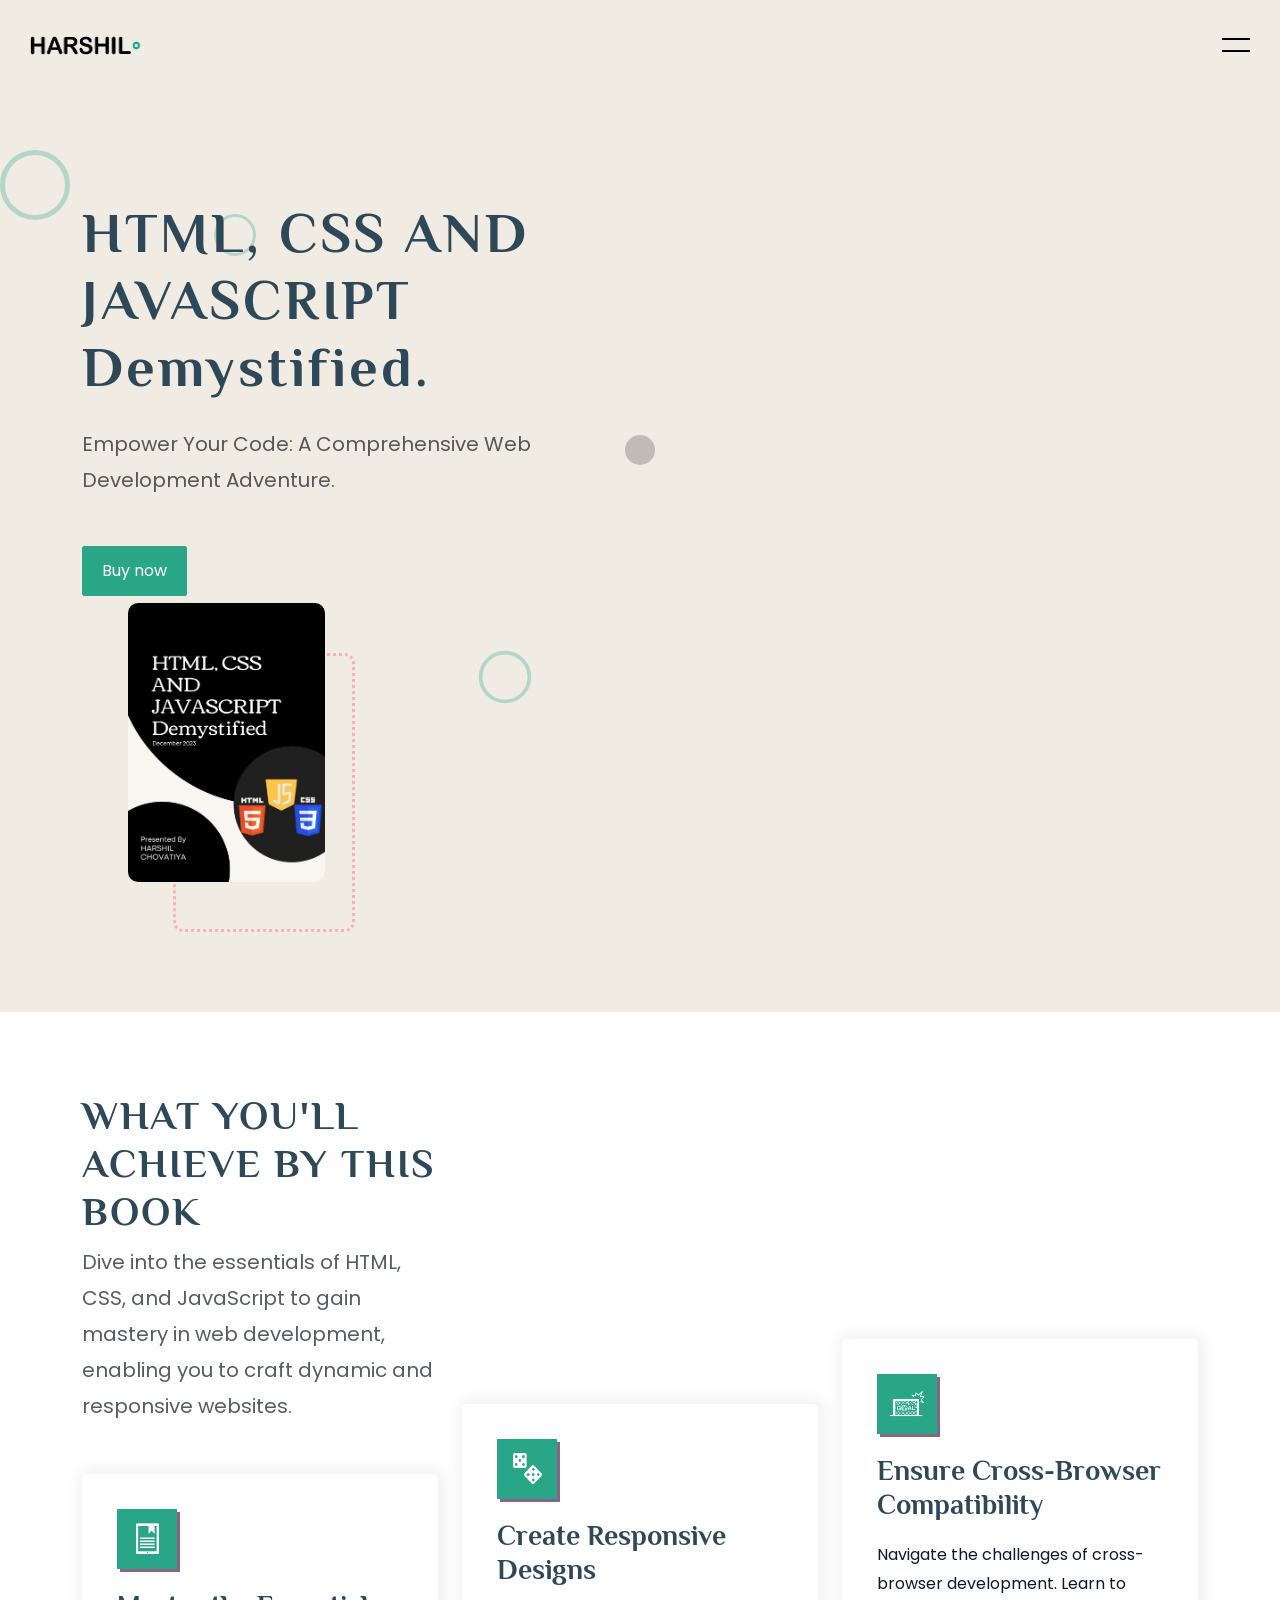
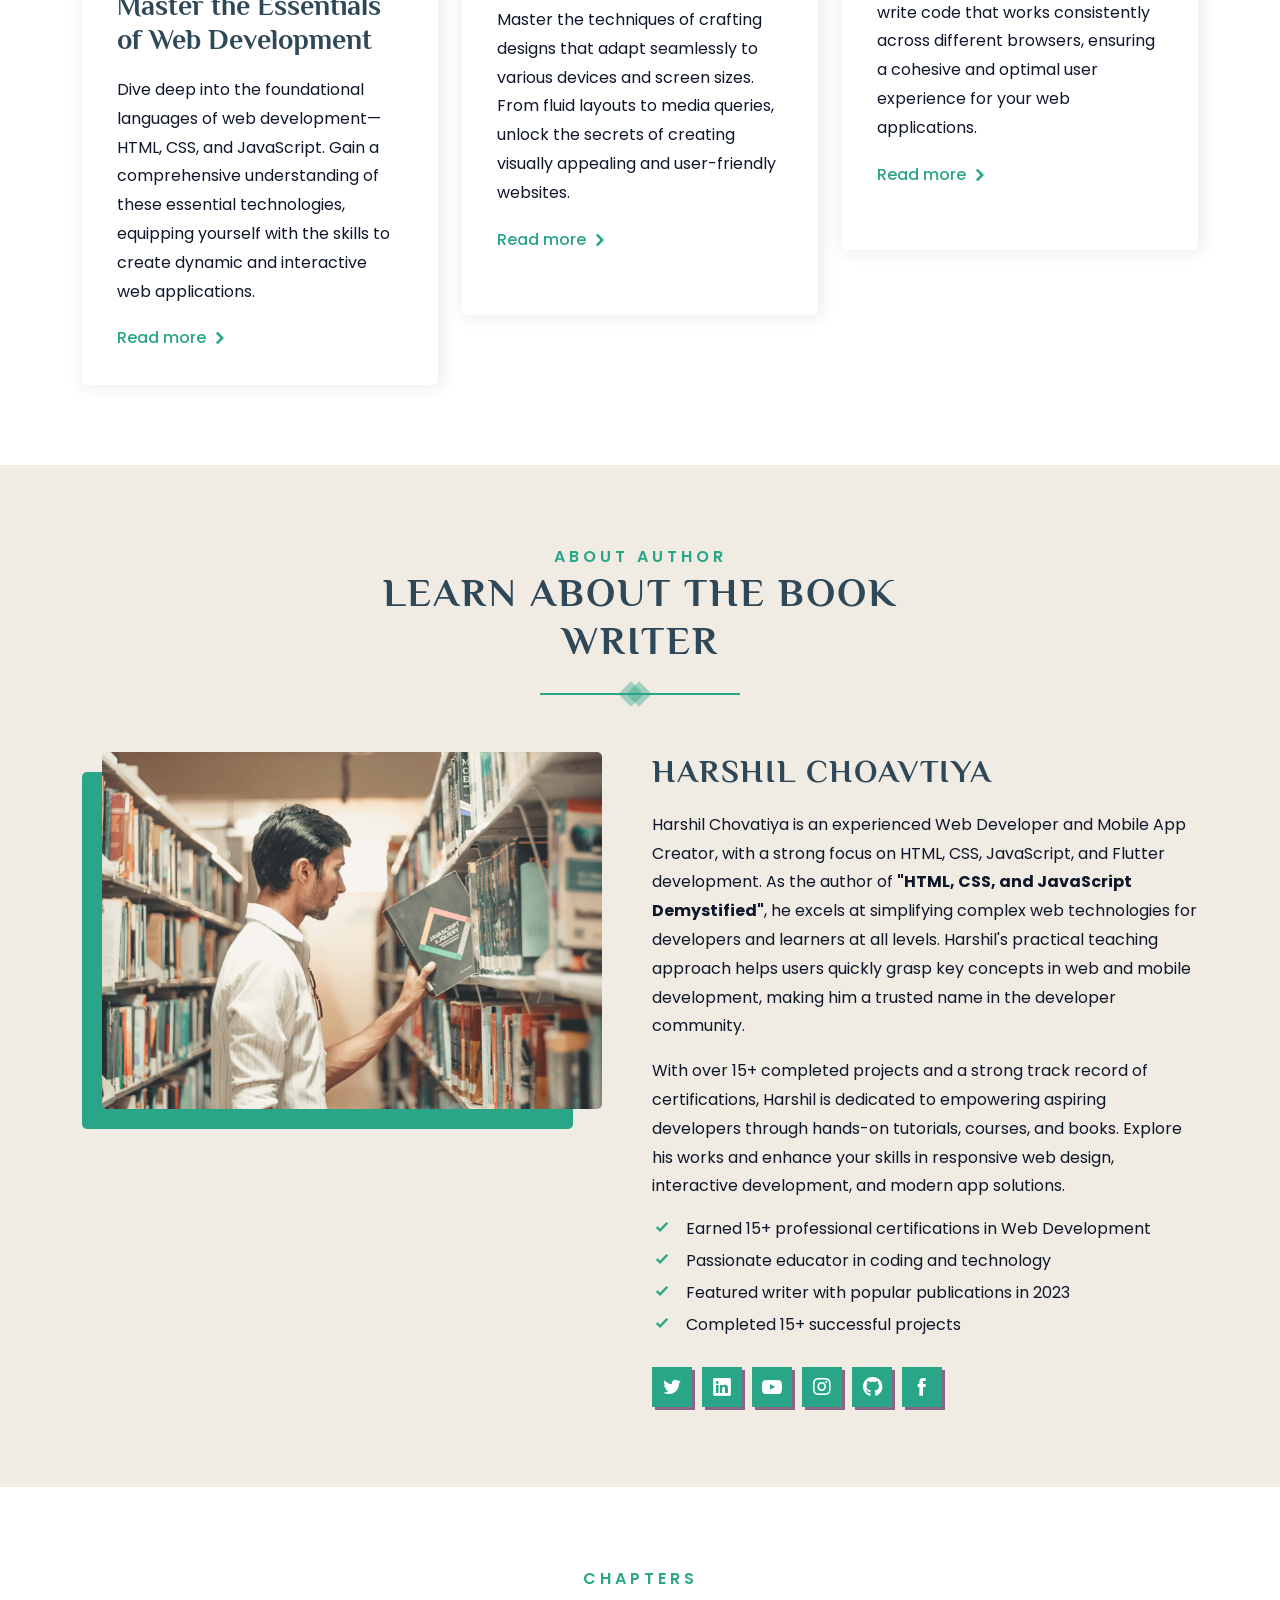
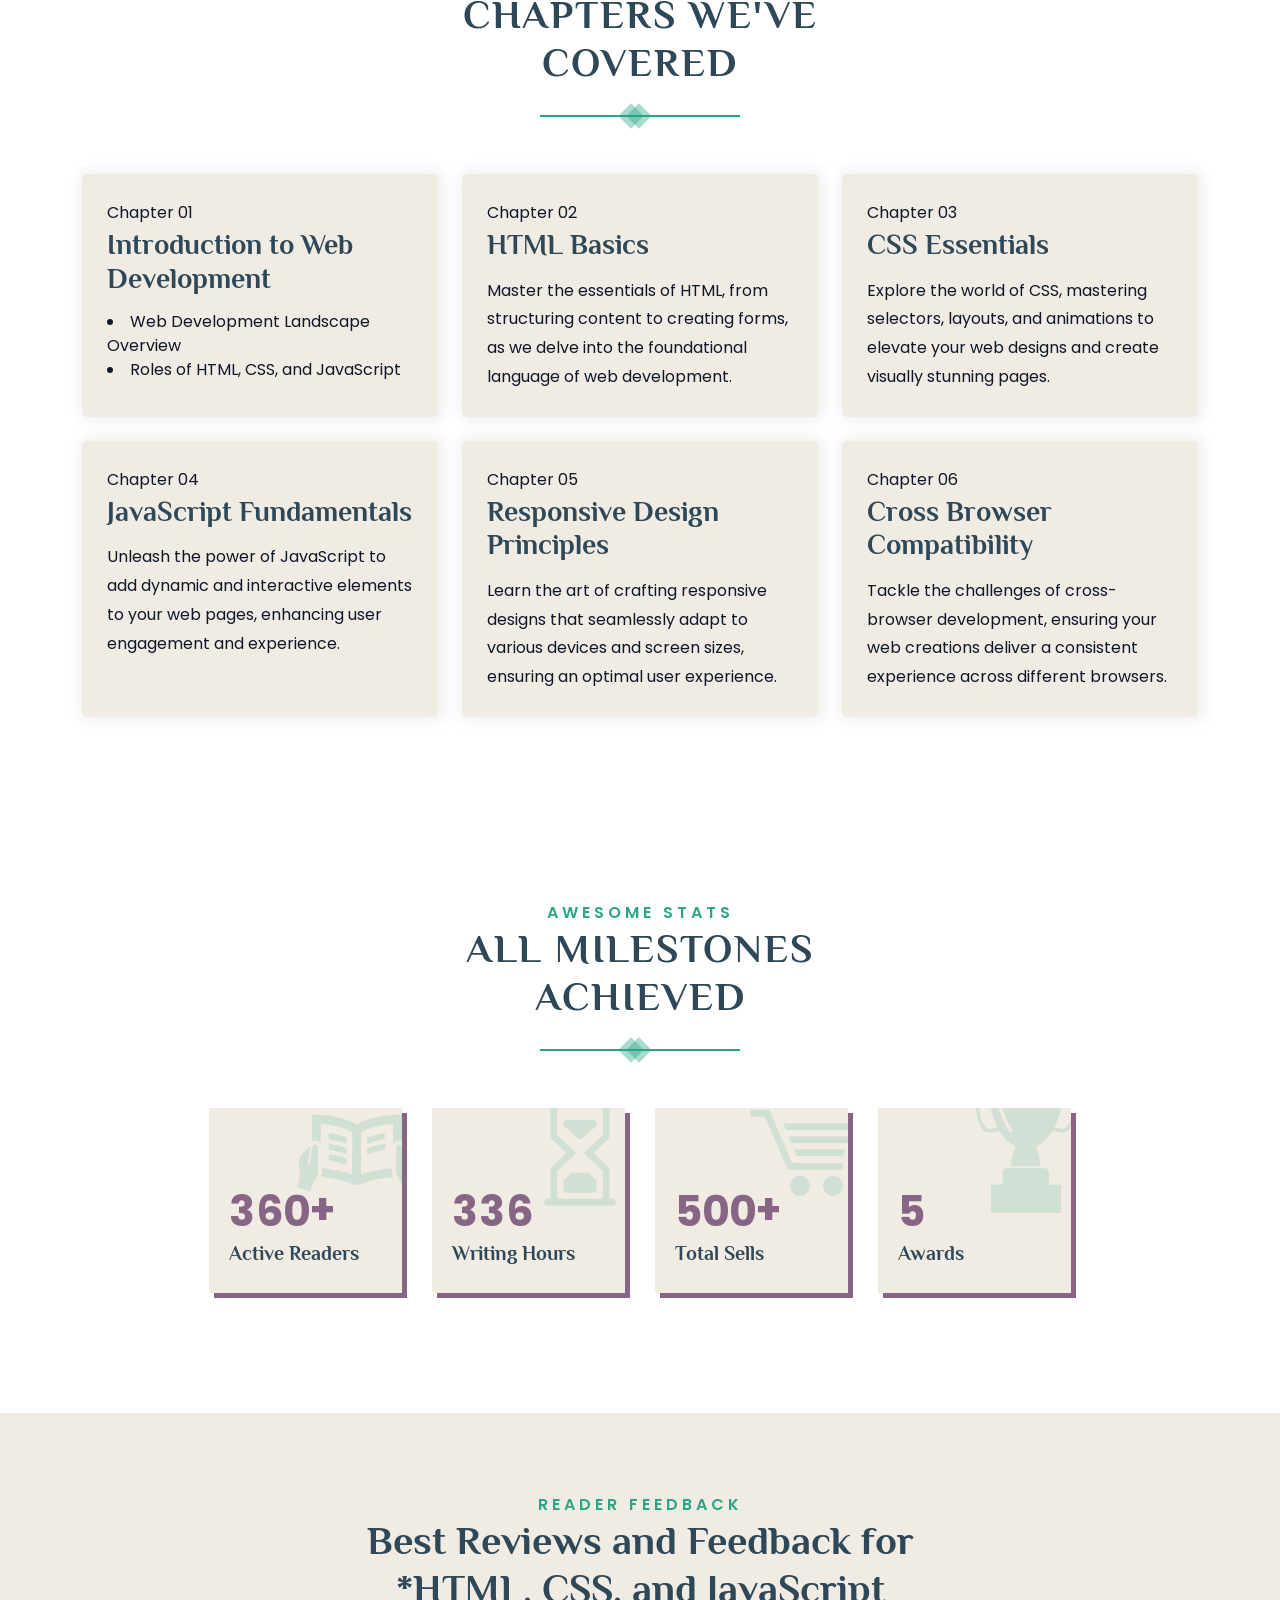
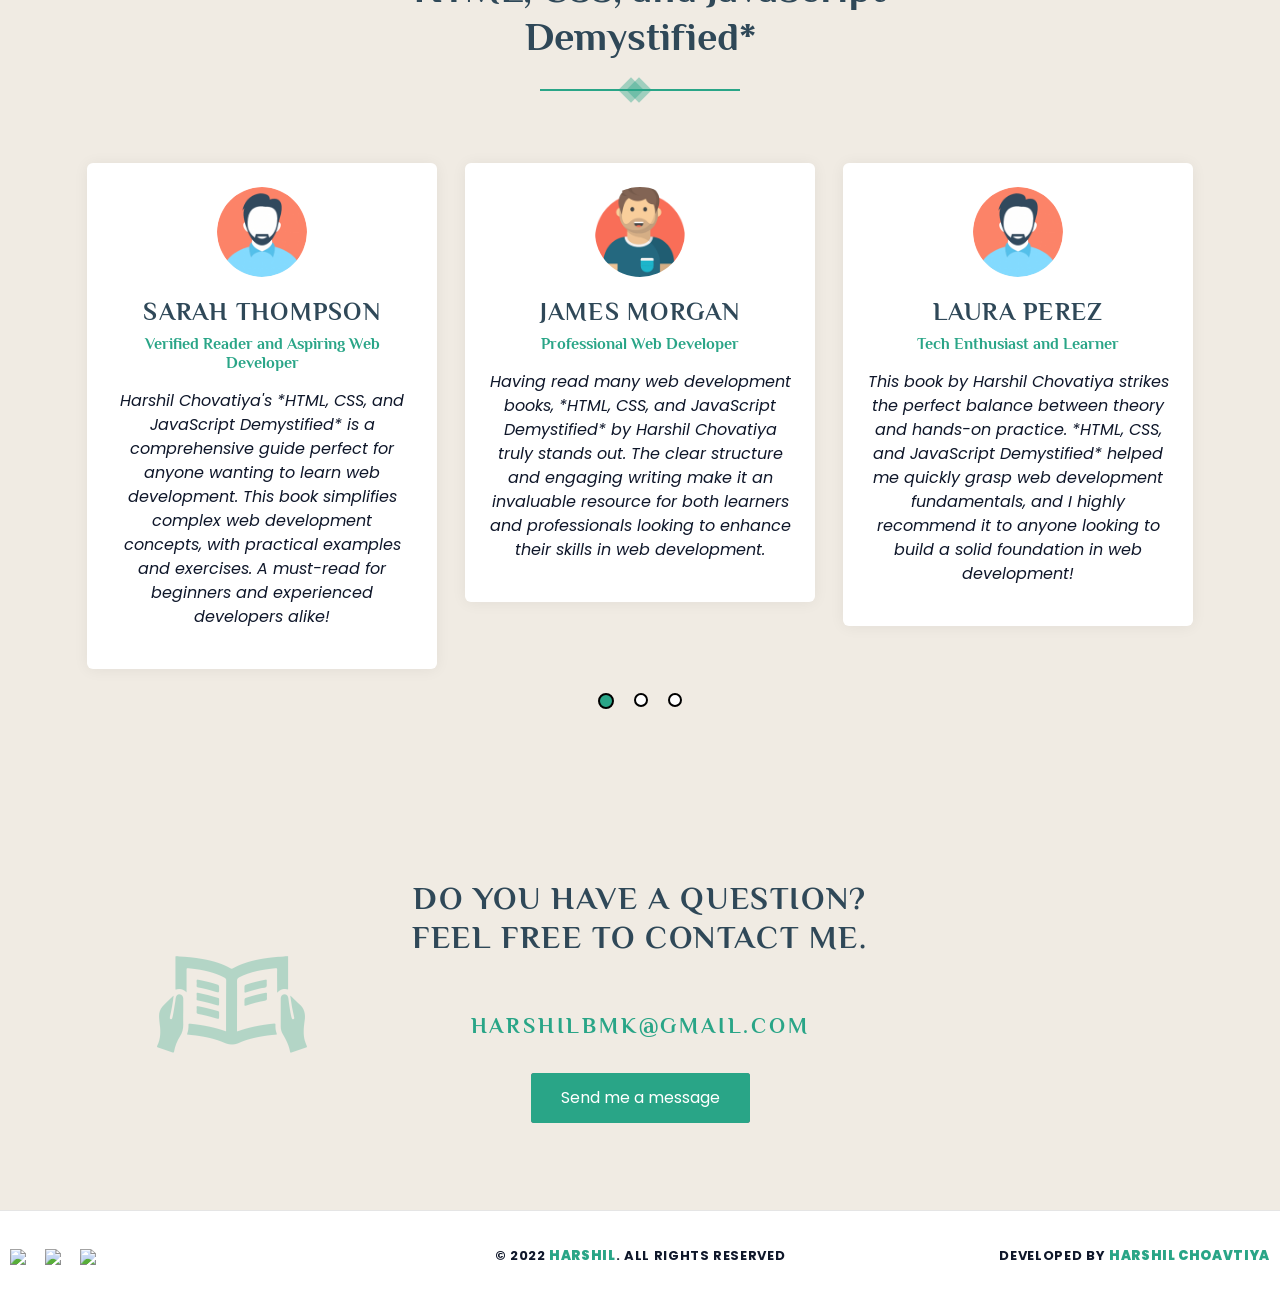
==== commit c29a02ab: "Update index.html" ====
--- a/book/index.html
+++ b/book/index.html
@@ -372,14 +372,11 @@
             <p class="text-muted mb-5 fs-5" data-aos="fade-up" data-aos-duration="1000" data-aos-delay="850">
               Empower Your Code: A Comprehensive Web Development Adventure.
             </p>
-            <!-- <div data-aos="fade-up" data-aos-duration="1000" data-aos-delay="950">
-              <a href="https://books.google.co.in/books/about?id=GZvpEAAAQBAJ" target="_blank"
-                class=" button button__primary me-3"> -->
-            <!-- <span>Buy now</span> -->
+            <div data-aos="fade-up" data-aos-duration="1000" data-aos-delay="950">
+              <a href="https://www.amazon.in/HTML-JAVASCRIPT-Demystified-Harshil-Chovatiya-ebook/dp/B0CQK2KWPQ" target="_blank"
+                class=" button button__primary me-3">
+            <span>Buy now</span>
             </a>
-            <!-- <a href="https://youtu.be/C0YmltzIXiY" class="glightbox3 btn__secondary"><i
-                  class="icofont-play-alt-2"></i> About Book</a> -->
-            <!-- </div> -->
           </div>
         </div>
         <div class="col-md-5 offset-lg-1 text-center" data-aos="fade-up" data-aos-duration="1000" data-aos-delay="850">
@@ -700,17 +697,16 @@
 
 
   <!-- ========== Testimonial section start ========== -->
-  <!-- <section id="reviews" class="section-padding testimonial testimonialv2 bg-one">
+  <section id="reviews" class="section-padding testimonial testimonialv2 bg-one">
     <div class="container">
       <div class="row">
         <div class="col-md-7 offset-5 mx-auto">
           <div class="section-title-center text-center">
-            <span data-aos="fade-up" data-aos-duration="1000" data-aos-delay="150">Client Feedback</span>
+            <span data-aos="fade-up" data-aos-duration="1000" data-aos-delay="150">Reader Feedback</span>
             <h3 class="display-6" data-aos="fade-up" data-aos-duration="1000" data-aos-delay="200">
-              Best reviews and & feedback by top class company
+              Best Reviews and Feedback for *HTML, CSS, and JavaScript Demystified*
             </h3>
-            <div class="section-divider divider-traingle" data-aos="fade-up" data-aos-duration="1000"
-              data-aos-delay="250"></div>
+            <div class="section-divider divider-traingle" data-aos="fade-up" data-aos-duration="1000" data-aos-delay="250"></div>
           </div>
         </div>
       </div>
@@ -721,17 +717,17 @@
               <div class="swiper-slide p-5px-lr" data-aos="fade-up" data-aos-duration="1000" data-aos-delay="200">
                 <div class="testi-card card h-100 translateEffect1">
                   <div class="card-body text-center p-4">
-                    <img src="assets/images/user-2.png" alt="User Image" />
+                    <img src="assets/images/user-1.png" alt="Reader Image" />
                     <h2 class="testimonialv2__card-title">
-                      Brightlight books
+                      Sarah Thompson
                     </h2>
                     <h4 class="testimonialv2__card-subtitle">
-                      Ubold Customer
+                      Verified Reader and Aspiring Web Developer
                     </h4>
                     <p class="pt-2 lh-base">
-                      Lorem ipsum dolor sit amet consectetur adipisicing
-                      elit. Saepe, aliquid quo eligendi voluptates veritatis
-                      odit suscipit similique iure architecto autem.
+                      Harshil Chovatiya's *HTML, CSS, and JavaScript Demystified* is a comprehensive guide perfect for anyone
+                      wanting to learn web development. This book simplifies complex web development concepts, with practical
+                      examples and exercises. A must-read for beginners and experienced developers alike!
                     </p>
                   </div>
                 </div>
@@ -739,17 +735,17 @@
               <div class="swiper-slide p-5px-lr" data-aos="fade-up" data-aos-duration="1000" data-aos-delay="300">
                 <div class="testi-card card h-100 translateEffect1">
                   <div class="card-body text-center p-4">
-                    <img src="assets/images/user-1.png" alt="User Image" />
+                    <img src="assets/images/user-2.png" alt="Reader Image" />
                     <h2 class="testimonialv2__card-title">
-                      Brightlight books
+                      James Morgan
                     </h2>
                     <h4 class="testimonialv2__card-subtitle">
-                      Ubold Customer
+                      Professional Web Developer
                     </h4>
                     <p class="pt-2 lh-base">
-                      Lorem ipsum dolor sit amet consectetur adipisicing
-                      elit. Saepe, aliquid quo eligendi voluptates veritatis
-                      odit suscipit similique iure architecto autem.
+                      Having read many web development books, *HTML, CSS, and JavaScript Demystified* by Harshil Chovatiya
+                      truly stands out. The clear structure and engaging writing make it an invaluable resource for both
+                      learners and professionals looking to enhance their skills in web development.
                     </p>
                   </div>
                 </div>
@@ -757,47 +753,28 @@
               <div class="swiper-slide p-5px-lr" data-aos="fade-up" data-aos-duration="1000" data-aos-delay="400">
                 <div class="testi-card card h-100 translateEffect1">
                   <div class="card-body text-center p-4">
-                    <img src="assets/images/user-2.png" alt="User Image" />
+                    <img src="assets/images/user-1.png" alt="Reader Image" />
                     <h2 class="testimonialv2__card-title">
-                      Brightlight books
+                      Laura Perez
                     </h2>
                     <h4 class="testimonialv2__card-subtitle">
-                      Ubold Customer
+                      Tech Enthusiast and Learner
                     </h4>
                     <p class="pt-2 lh-base">
-                      Lorem ipsum dolor sit amet consectetur adipisicing
-                      elit. Saepe, aliquid quo eligendi voluptates veritatis
-                      odit suscipit similique iure architecto autem.
+                      This book by Harshil Chovatiya strikes the perfect balance between theory and hands-on practice.
+                      *HTML, CSS, and JavaScript Demystified* helped me quickly grasp web development fundamentals, and I
+                      highly recommend it to anyone looking to build a solid foundation in web development!
                     </p>
                   </div>
                 </div>
               </div>
-             
-              <div class="swiper-slide p-5px-lr" data-aos="fade-up" data-aos-duration="1000" data-aos-delay="500">
-                <div class="testi-card card h-100 translateEffect1">
-                  <div class="card-body text-center p-4">
-                    <img src="assets/images/user-1.png" alt="User Image" />
-                    <h2 class="testimonialv2__card-title">
-                      Brightlight books
-                    </h2>
-                    <h4 class="testimonialv2__card-subtitle">
-                      Ubold Customer
-                    </h4>
-                    <p class="pt-2 lh-base">
-                      Lorem ipsum dolor sit amet consectetur adipisicing
-                      elit. Saepe, aliquid quo eligendi voluptates veritatis
-                      odit suscipit similique iure architecto autem.
-                    </p>
-                  </div>
-                </div>
-              </div>
             </div>
             <div class="swiper-pagination p-20px-t"></div>
           </div>
         </div>
       </div>
     </div>
-  </section> -->
+  </section>  
   <!-- ========== Testimonial section end ========== -->
 
 
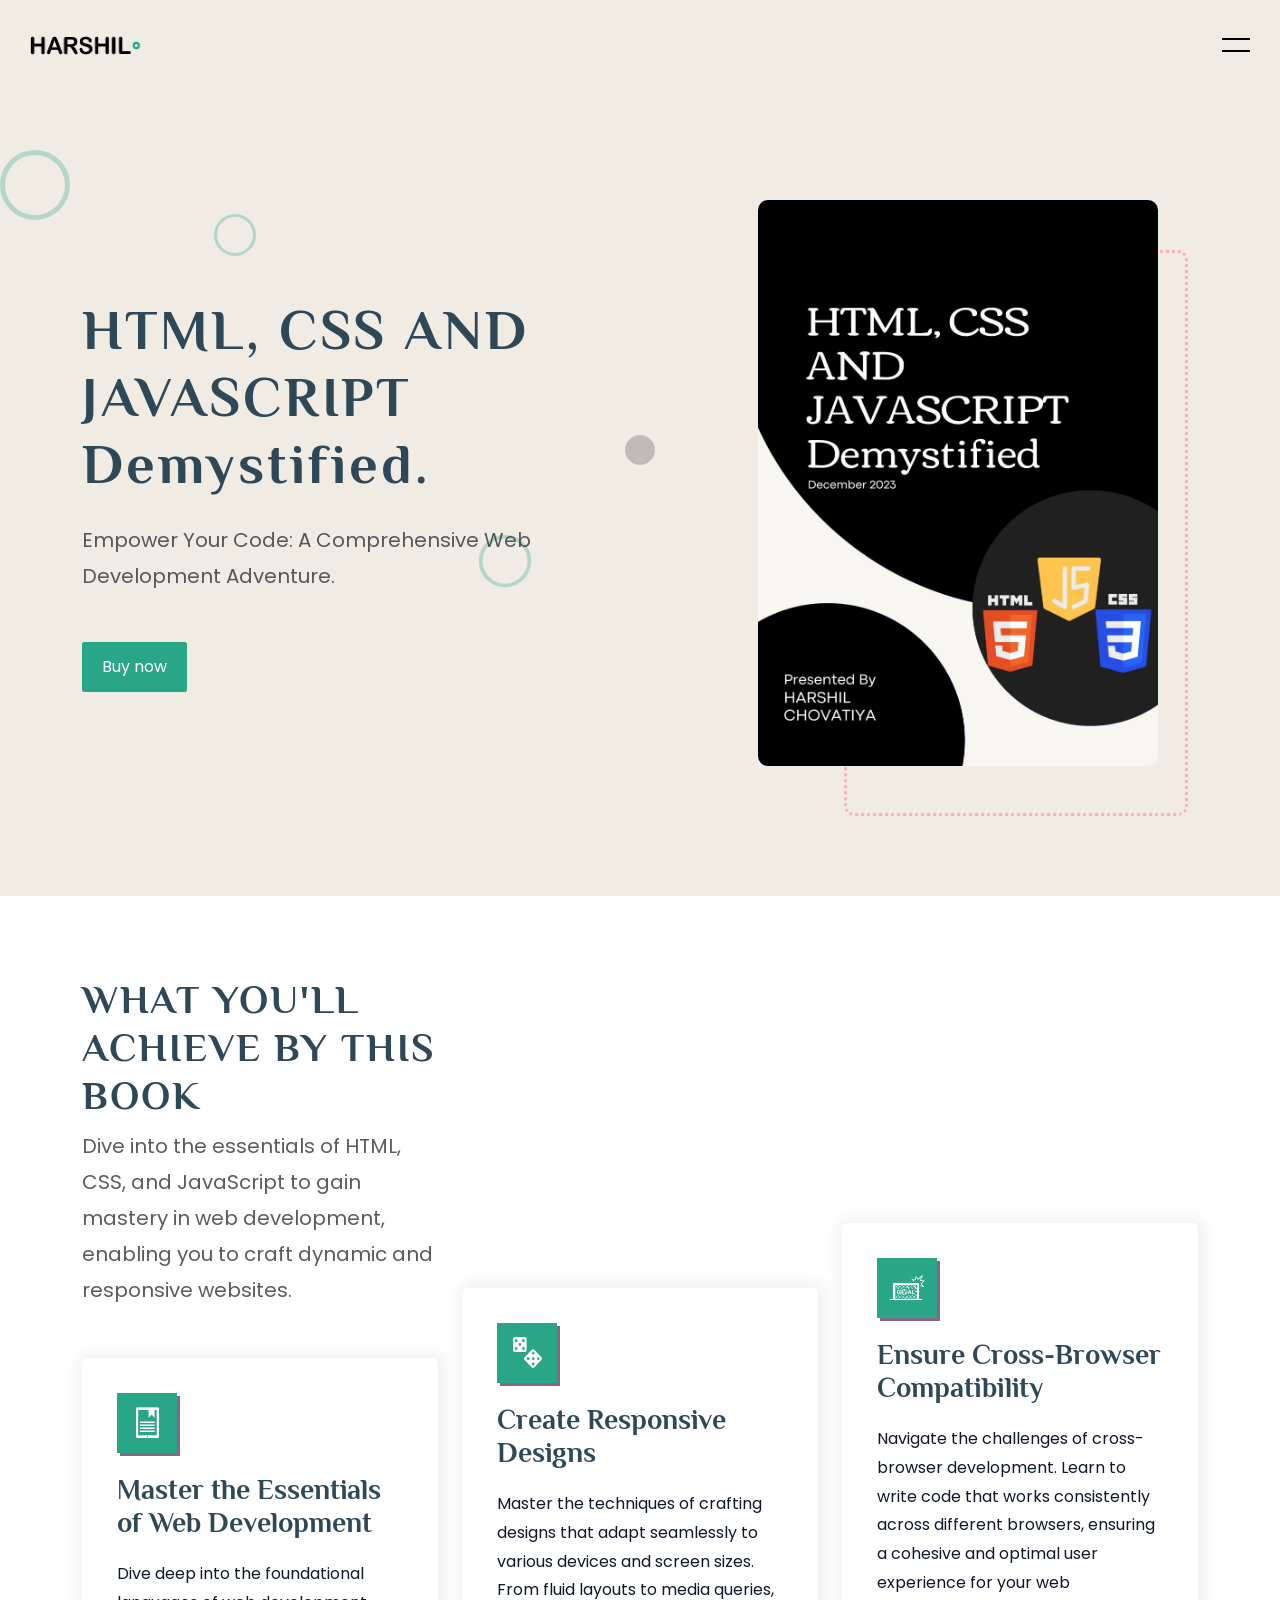
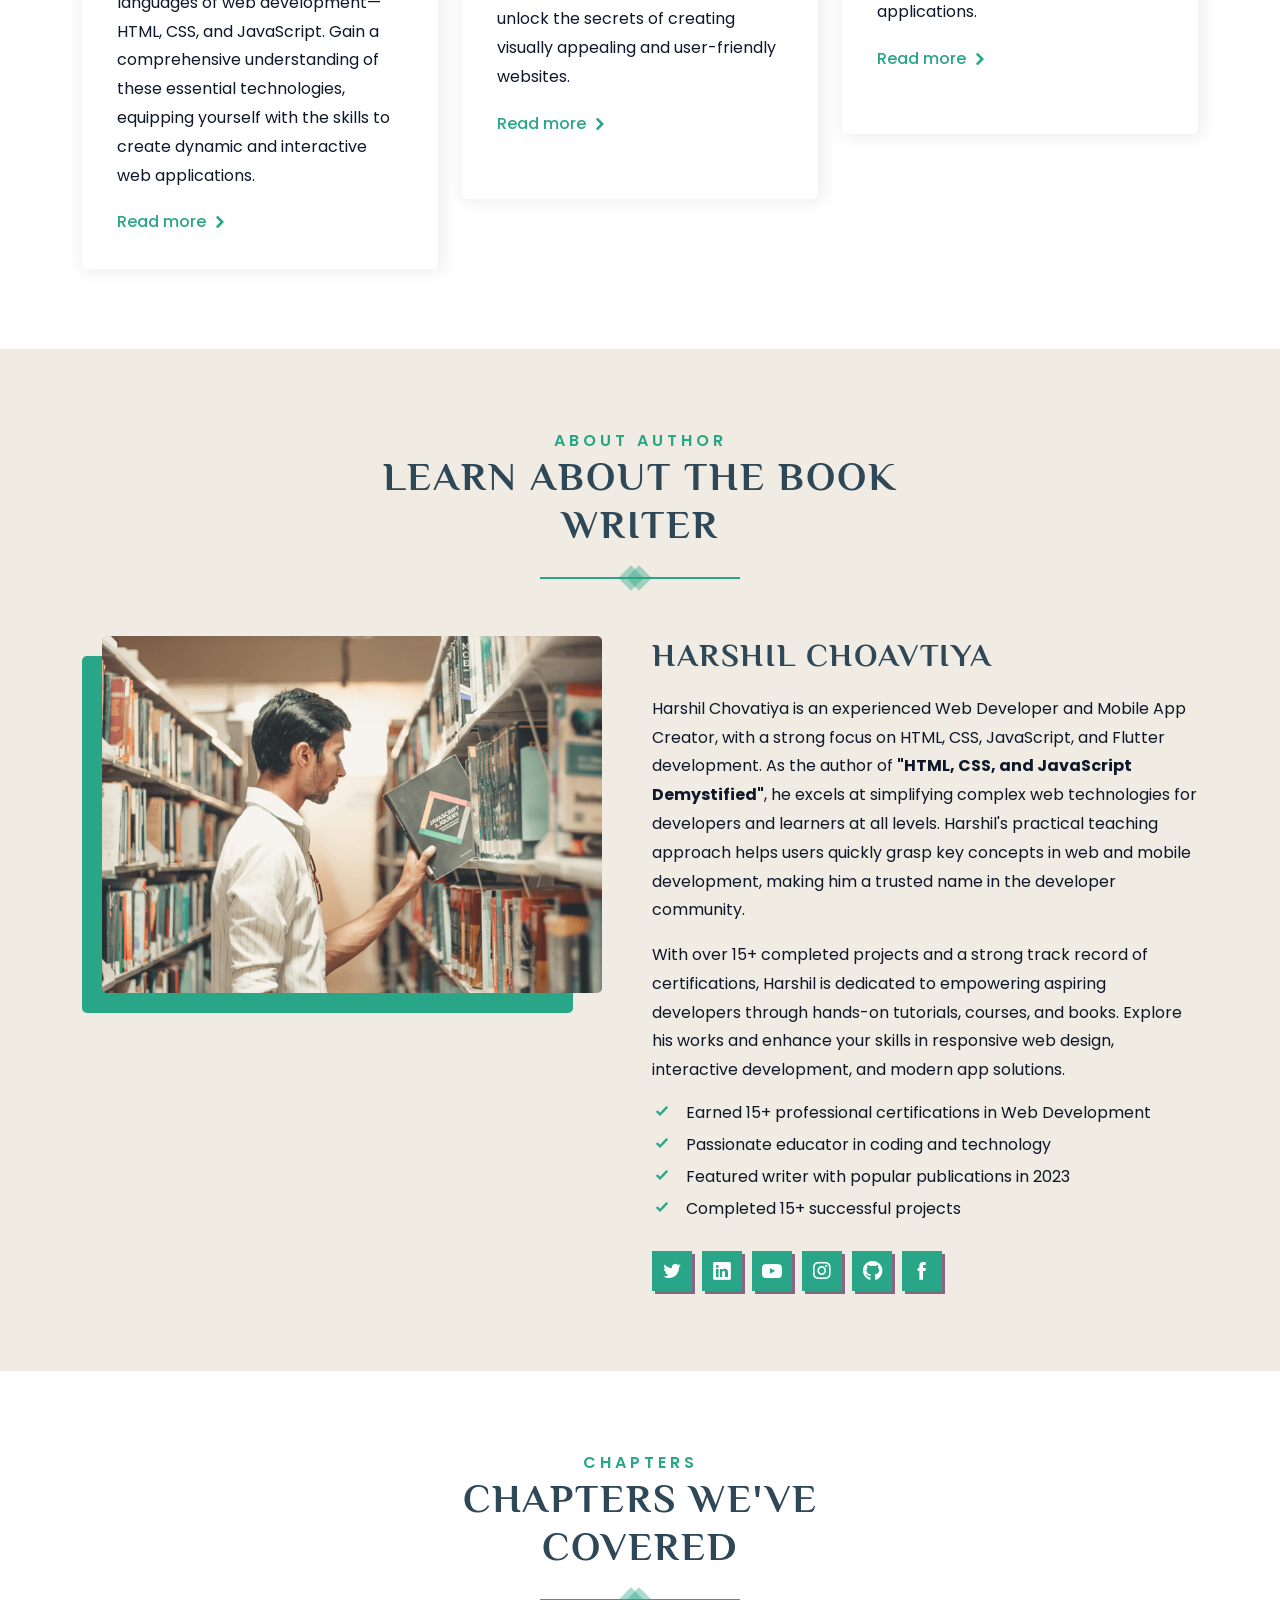
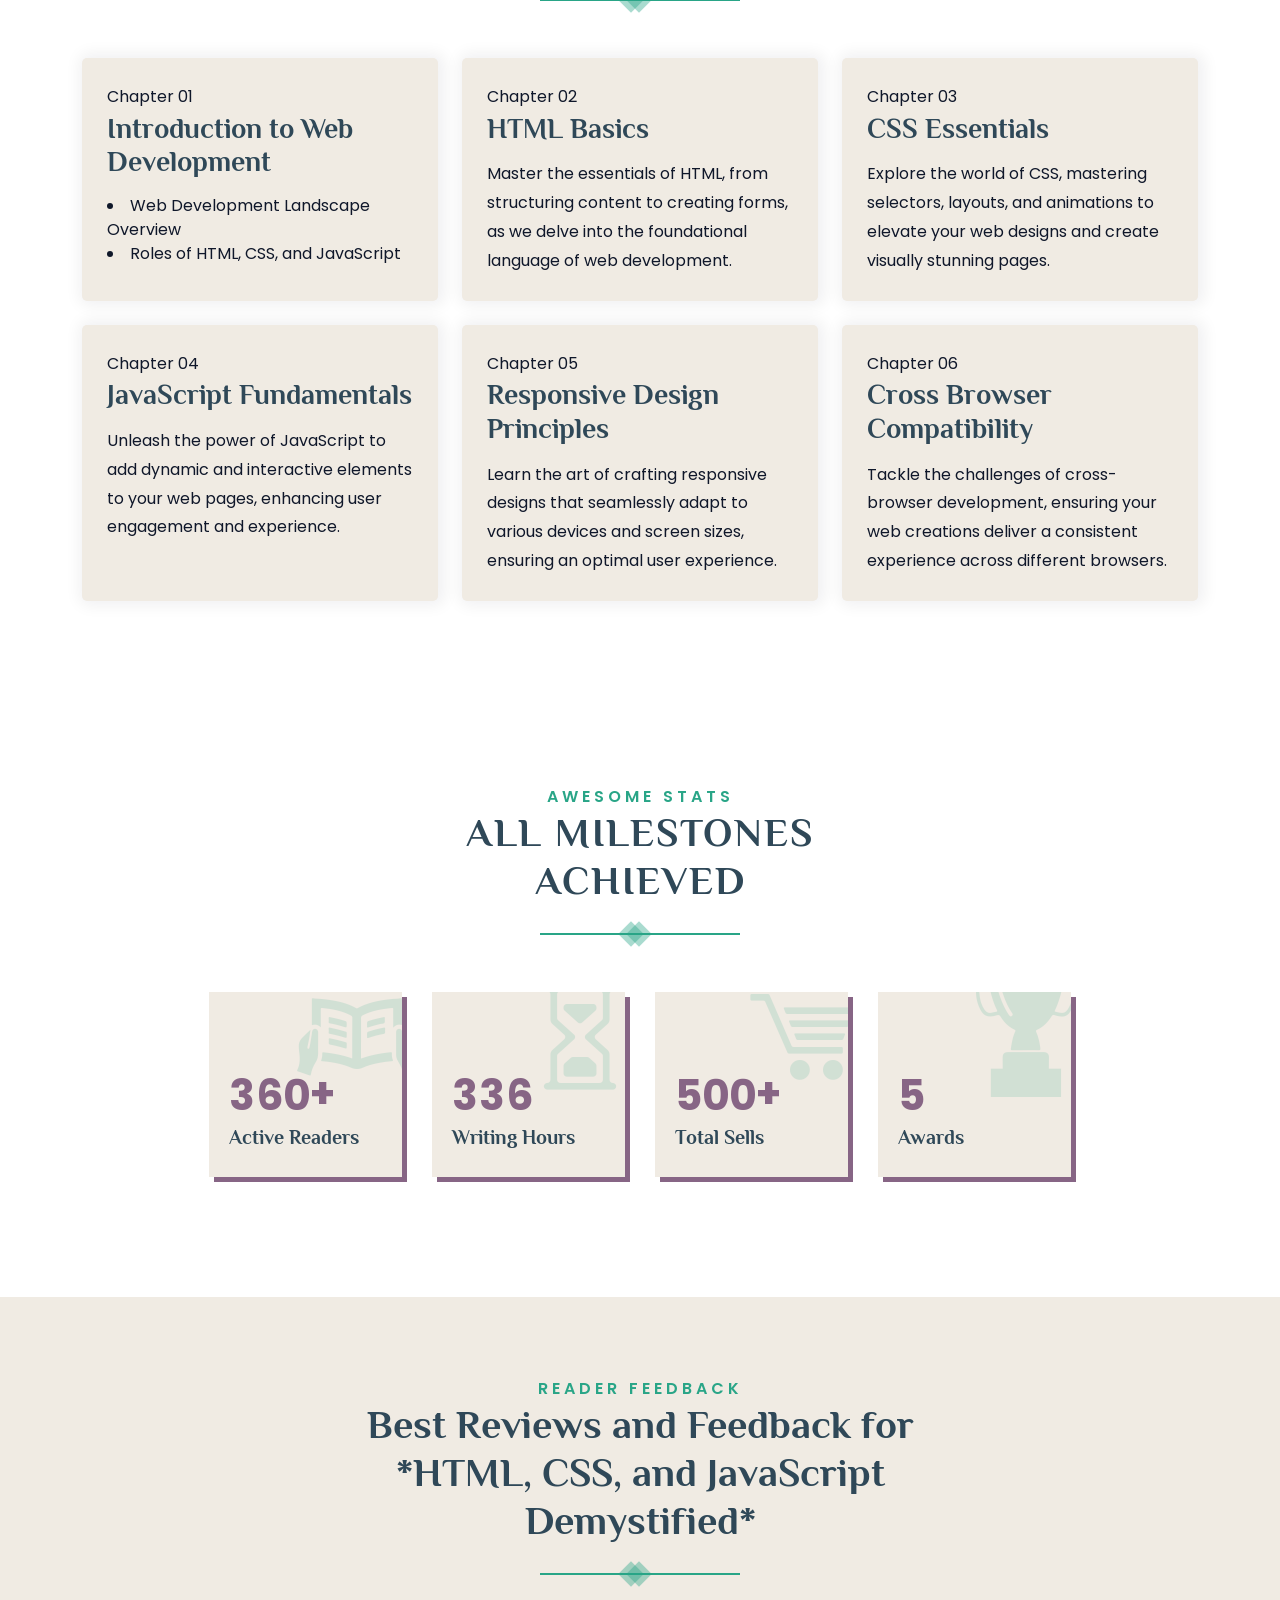
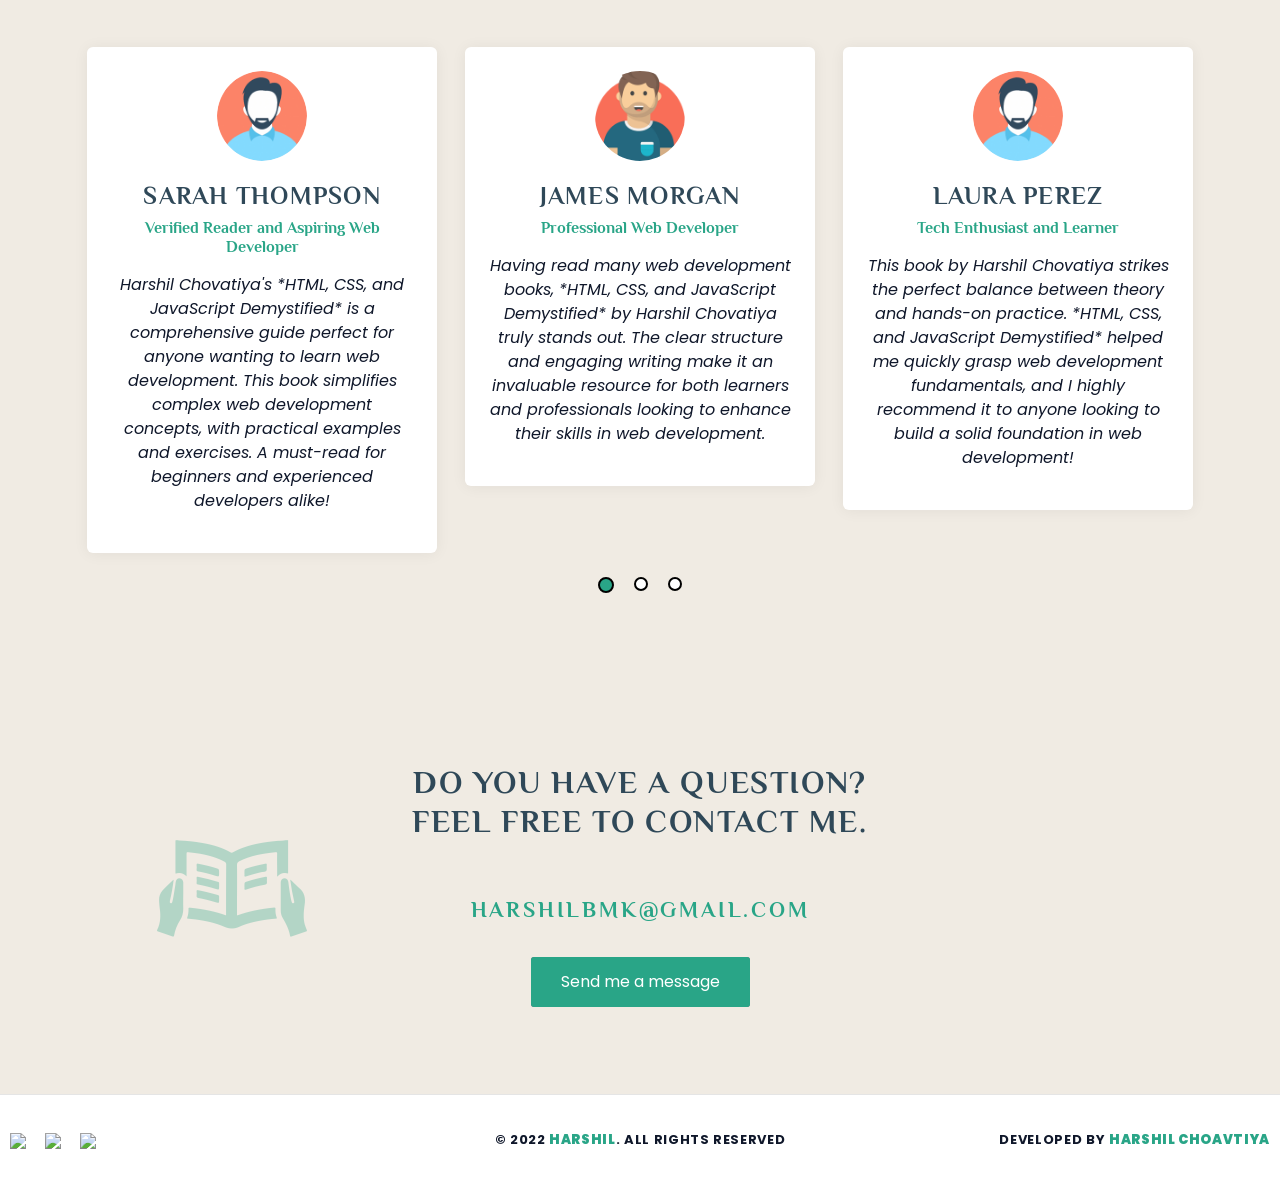
==== commit d819f224: "Update index.html" ====
--- a/book/index.html
+++ b/book/index.html
@@ -373,10 +373,11 @@
               Empower Your Code: A Comprehensive Web Development Adventure.
             </p>
             <div data-aos="fade-up" data-aos-duration="1000" data-aos-delay="950">
-              <a href="https://www.amazon.in/HTML-JAVASCRIPT-Demystified-Harshil-Chovatiya-ebook/dp/B0CQK2KWPQ" target="_blank"
-                class=" button button__primary me-3">
-            <span>Buy now</span>
-            </a>
+              <a href="https://www.amazon.in/HTML-JAVASCRIPT-Demystified-Harshil-Chovatiya-ebook/dp/B0CQK2KWPQ"
+                target="_blank" class=" button button__primary me-3">
+                <span>Buy now</span>
+              </a>
+            </div>
           </div>
         </div>
         <div class="col-md-5 offset-lg-1 text-center" data-aos="fade-up" data-aos-duration="1000" data-aos-delay="850">
@@ -706,7 +707,8 @@
             <h3 class="display-6" data-aos="fade-up" data-aos-duration="1000" data-aos-delay="200">
               Best Reviews and Feedback for *HTML, CSS, and JavaScript Demystified*
             </h3>
-            <div class="section-divider divider-traingle" data-aos="fade-up" data-aos-duration="1000" data-aos-delay="250"></div>
+            <div class="section-divider divider-traingle" data-aos="fade-up" data-aos-duration="1000"
+              data-aos-delay="250"></div>
           </div>
         </div>
       </div>
@@ -725,8 +727,10 @@
                       Verified Reader and Aspiring Web Developer
                     </h4>
                     <p class="pt-2 lh-base">
-                      Harshil Chovatiya's *HTML, CSS, and JavaScript Demystified* is a comprehensive guide perfect for anyone
-                      wanting to learn web development. This book simplifies complex web development concepts, with practical
+                      Harshil Chovatiya's *HTML, CSS, and JavaScript Demystified* is a comprehensive guide perfect for
+                      anyone
+                      wanting to learn web development. This book simplifies complex web development concepts, with
+                      practical
                       examples and exercises. A must-read for beginners and experienced developers alike!
                     </p>
                   </div>
@@ -743,7 +747,8 @@
                       Professional Web Developer
                     </h4>
                     <p class="pt-2 lh-base">
-                      Having read many web development books, *HTML, CSS, and JavaScript Demystified* by Harshil Chovatiya
+                      Having read many web development books, *HTML, CSS, and JavaScript Demystified* by Harshil
+                      Chovatiya
                       truly stands out. The clear structure and engaging writing make it an invaluable resource for both
                       learners and professionals looking to enhance their skills in web development.
                     </p>
@@ -762,7 +767,8 @@
                     </h4>
                     <p class="pt-2 lh-base">
                       This book by Harshil Chovatiya strikes the perfect balance between theory and hands-on practice.
-                      *HTML, CSS, and JavaScript Demystified* helped me quickly grasp web development fundamentals, and I
+                      *HTML, CSS, and JavaScript Demystified* helped me quickly grasp web development fundamentals, and
+                      I
                       highly recommend it to anyone looking to build a solid foundation in web development!
                     </p>
                   </div>
@@ -774,7 +780,7 @@
         </div>
       </div>
     </div>
-  </section>  
+  </section>
   <!-- ========== Testimonial section end ========== -->
 
 
